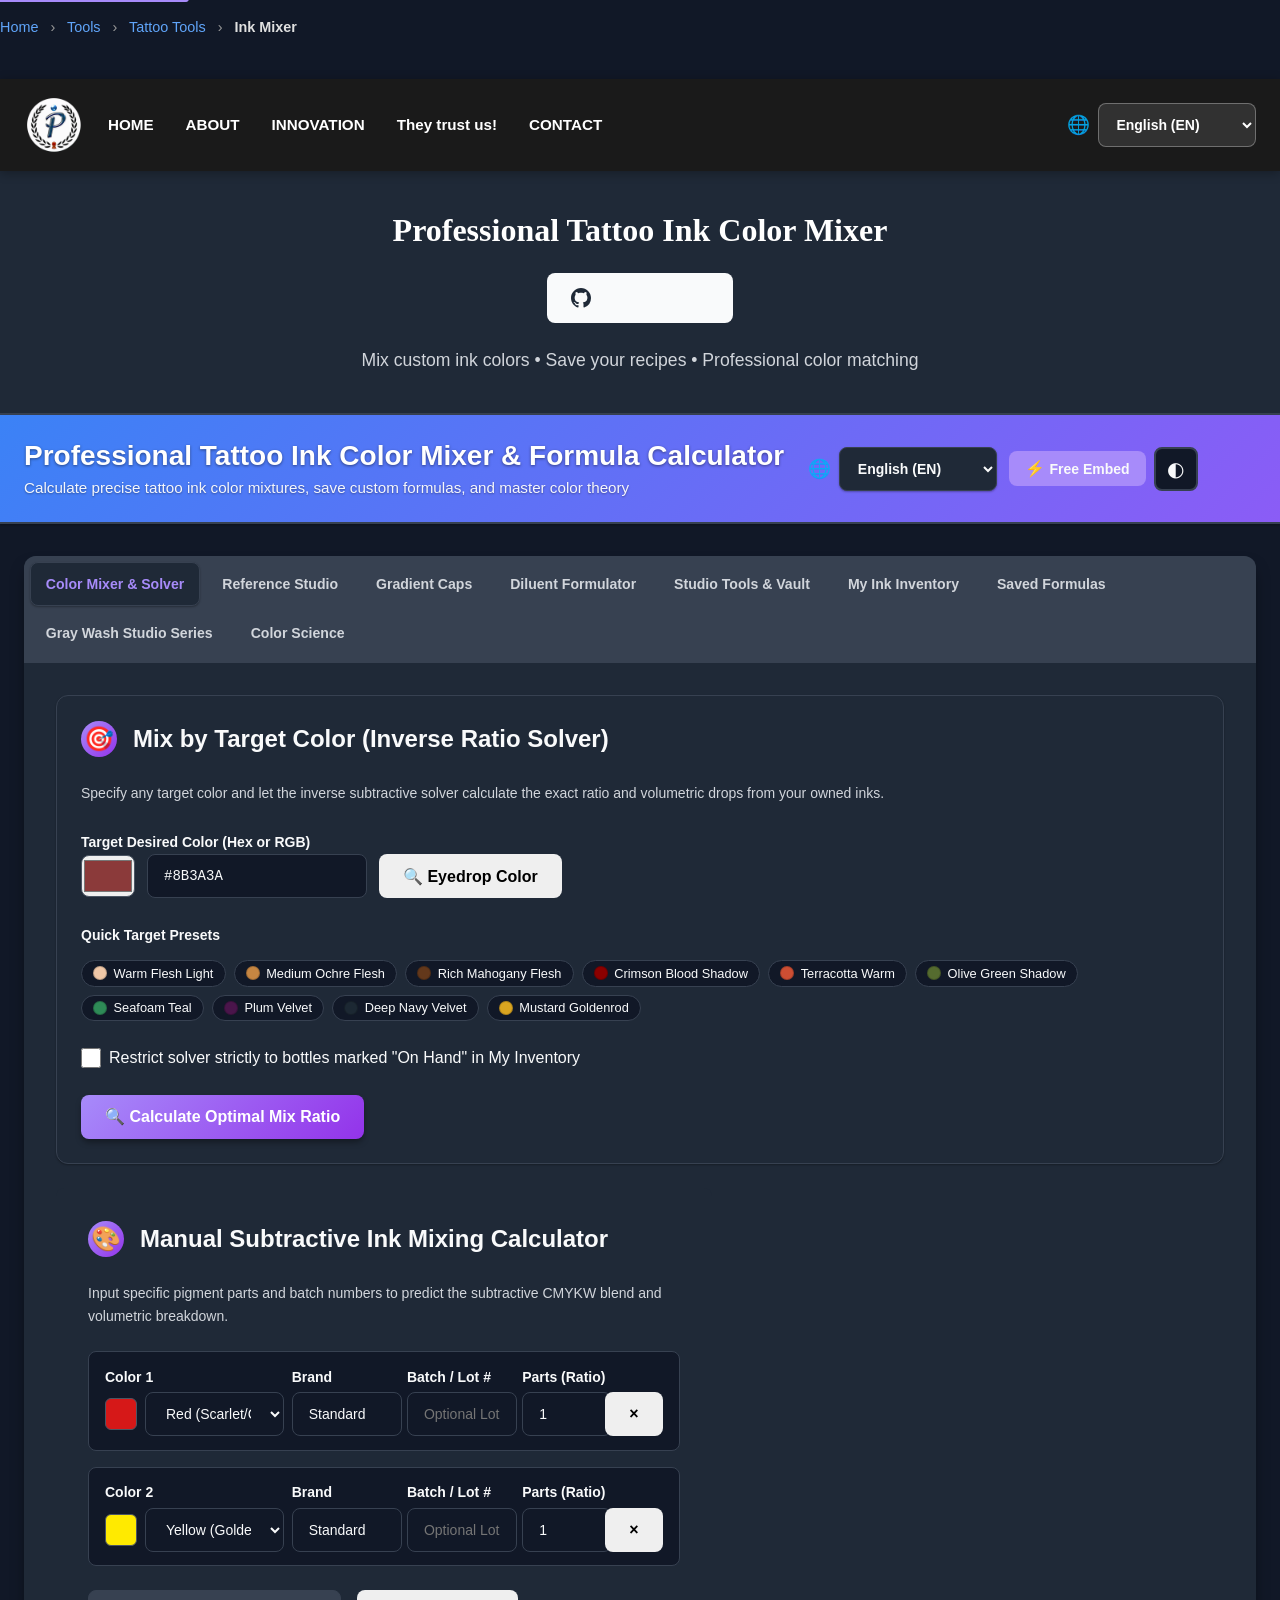
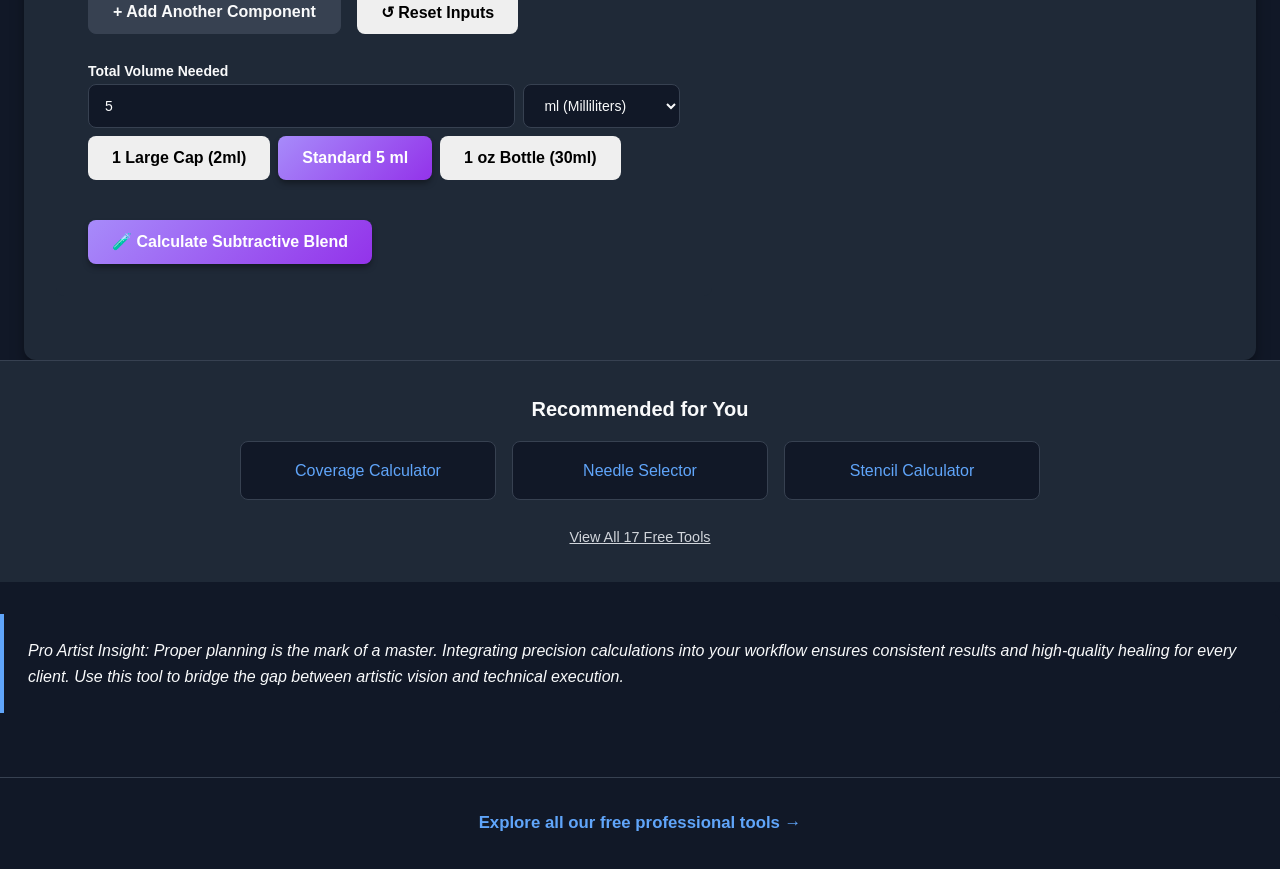
==== index.html @ 358b4707 "sync index.html from the live site The website copy of this tool moved on and the repo did not, so a" ====
<!DOCTYPE html>
<html lang="en">
<head>
    <meta charset="UTF-8">
    <meta name="viewport">

    <!-- Open Graph Tags -->
    <meta property="og:type" content="website">
    <meta property="og:title" content="Ink Mixer | Poli International">
    <meta property="og:description" content="Mix custom tattoo ink colors with precise ratios. Color matching and formula saving for professional tattoo artists.">
    <meta property="og:url" content="//poliinternational.com/ink-mixer/">
    <meta property="og:site_name" content="Poli International">
    <meta property="og:image" content="images/Poli-International-Co.webp">

    <!-- Twitter Cards -->
    <meta name="twitter:card" content="summary_large_image">
    <meta name="twitter:title" content="Ink Mixer | Poli International">
    <meta name="twitter:description" content="Mix custom tattoo ink colors with precise ratios. Color matching and formula saving for professional tattoo artists.">
    <meta name="twitter:image" content="images/Poli-International-Co.webp">
    <meta name="viewport" content="width=device-width, initial-scale=1.0">
    <title>Professional Tattoo Ink Color Mixer & Formula Calculator - Poli International</title>
    <meta name="description" content="Professional tattoo ink color mixing calculator. Calculate precise ratios, save custom formulas, analyze formula ink substitutions, and create gray washes. Professional tool for tattoo artists.">
    <meta name="keywords" content="tattoo ink mixing, tattoo color mixing calculator, formula ink substitution, gray wash calculator, tattoo color formulas, tattoo ink ratios">
    <link rel="stylesheet" href="css/style.css">
    <link rel="stylesheet" href="css/lang-switcher.css">
<script type='application/ld+json'>
{
  "@context": "//schema.org",
  "@type": "WebApplication",
  "name": "Tattoo Ink Mixer & Palette Creator",
  "url": "//poliinternational.com/tools/ink-mixer/",
  "description": "Mix colors and create custom ink palettes",
  "applicationCategory": "DesignApplication",
  "operatingSystem": "Any",
  "browserRequirements": "Requires JavaScript. Requires HTML5.",
  "offers": {
    "@type": "Offer",
    "price": "0",
    "priceCurrency": "USD"
  },
  "codeRepository": "//github.com/poli-international/ink-mixer",
  "author": {
    "@type": "Organization",
    "name": "Poli International",
    "url": "//poliinternational.com",
    "sameAs": [
      "//github.com/poli-international"
    ]
  },
  "creator": {
    "@type": "Organization",
    "name": "Poli International",
    "url": "//poliinternational.com"
  },
  "maintainer": {
    "@type": "Organization",
    "name": "Poli International",
    "url": "//poliinternational.com"
  },
  "dateModified": "2026-02-07",
  "license": "//opensource.org/licenses/MIT",
  "isAccessibleForFree": true
}
</script>

<style>
/* Breadcrumb Styles */
.breadcrumb-nav {
    padding: 1rem 0;
    margin-bottom: 1.5rem;
    font-size: 0.9rem;
}

.breadcrumb-nav a {
    color: #0693e3;
    text-decoration: none;
    transition: color 0.3s;
}

.breadcrumb-nav a:hover {
    color: #0575be;
    text-decoration: underline;
}

.breadcrumb-nav span {
    color: #666;
    margin: 0 0.5rem;
}

.breadcrumb-nav strong {
    color: #333;
}

/* Dark mode breadcrumb */
body.dark-mode .breadcrumb-nav span {
    color: #999;
}

body.dark-mode .breadcrumb-nav a {
    color: #60a5fa;
}

body.dark-mode .breadcrumb-nav strong {
    color: #e0e0e0;
}
</style>
</head>
<body>
<!-- every message the mixer shows (saved, copied, errors); it sits above any open window -->
<div id="messageContainer" class="ink-mixer__message" role="status" aria-live="polite" style="display: none; position: fixed; top: 12px; left: 50%; transform: translateX(-50%); z-index: 10001; max-width: min(92vw, 560px); box-shadow: 0 8px 24px rgba(0,0,0,.25);"></div>
<a href="#main-content" class="skip-link" data-i18n="app.skipLink">Skip to main content</a>
<nav class="breadcrumb-nav" aria-label="Breadcrumb">
    <a href="//poliinternational.com/" data-i18n="breadcrumb.home">Home</a>
    <span>›</span>
    <a href="//poliinternational.com/tools/" data-i18n="breadcrumb.tools">Tools</a>
    <span>›</span>
    <a href="//poliinternational.com/tools/#tattoo-tools" data-i18n="breadcrumb.tattooTools">Tattoo Tools</a>
    <span>›</span>
    <strong data-i18n="breadcrumb.inkMixer">Ink Mixer</strong>
</nav>

    <!-- Top Navigation Header (matching homepage style) -->
    <header class="site-header">
        <div class="site-header__container">
            <a href="//poliinternational.com/" class="site-header__logo-link">
                <img src="images/Poli-International-Co.webp" alt="Poli International" class="site-header__logo">
            </a>
            <nav class="site-nav">
                <a href="//poliinternational.com/" class="site-nav__link" data-i18n="nav.home">HOME</a>
                <a href="//poliinternational.com/who-we-are/" class="site-nav__link" data-i18n="nav.about">ABOUT</a>
                <a href="//poliinternational.com/our-creation/" class="site-nav__link" data-i18n="nav.innovation">INNOVATION</a>
                <a href="//poliinternational.com/they-trust-us/" class="site-nav__link" data-i18n="nav.trust">They trust us!</a>
                <a href="//poliinternational.com/contact-us/" class="site-nav__link" data-i18n="nav.contact">CONTACT</a>
            </nav>
            <div class="lang-switcher">
                <label for="siteLanguageSelect" class="sr-only" data-i18n="app.language">Language</label>
                <span class="lang-switcher__icon" aria-hidden="true">🌐</span>
                <select id="siteLanguageSelect" class="lang-switcher__select" aria-label="Language">
                    <option value="en" data-i18n="languages.en">English (EN)</option>
                    <option value="fr" data-i18n="languages.fr">Français (FR)</option>
                    <option value="it" data-i18n="languages.it">Italiano (IT)</option>
                    <option value="de" data-i18n="languages.de">Deutsch (DE)</option>
                    <option value="es" data-i18n="languages.es">Español (ES)</option>
                    <option value="nl" data-i18n="languages.nl">Nederlands (NL)</option>
                    <option value="pt" data-i18n="languages.pt">Português (PT)</option>
                </select>
            </div>
        </div>
    </header>

    <!-- Tool Title Section -->
    <section class="tool-title-section">
        <div class="container">
            <h1 class="tool-title" data-i18n="app.headerTitle">Professional Tattoo Ink Color Mixer</h1>
<!-- GitHub CTA -->
<div class="github-cta">
  <a href="//github.com/poli-international/ink-mixer" 
     target="_blank" rel="noopener noreferrer" class="btn-github">
    <svg width="20" height="20" viewBox="0 0 16 16" fill="currentColor">
      <path d="M8 0C3.58 0 0 3.58 0 8c0 3.54 2.29 6.53 5.47 7.59.4.07.55-.17.55-.38 0-.19-.01-.82-.01-1.49-2.01.37-2.53-.49-2.69-.94-.09-.23-.48-.94-.82-1.13-.28-.15-.68-.52-.01-.53.63-.01 1.08.58 1.23.82.72 1.21 1.87.87 2.33.66.07-.52.28-.87.51-1.07-1.78-.2-3.64-.89-3.64-3.95 0-.87.31-1.59.82-2.15-.08-.2-.36-1.02.08-2.12 0 0 .67-.21 2.2.82.64-.18 1.32-.27 2-.27.68 0 1.36.09 2 .27 1.53-1.04 2.2-.82 2.2-.82.44 1.1.16 1.92.08 2.12.51.56.82 1.27.82 2.15 0 3.07-1.87 3.75-3.65 3.95.29.25.54.73.54 1.48 0 1.07-.01 1.93-.01 2.2 0 .21.15.46.55.38A8.013 8.013 0 0016 8c0-4.42-3.58-8-8-8z"/>
    </svg>
    <span data-i18n="app.githubCta">View on GitHub</span>
  </a>
</div>

            <p class="tool-subtitle" data-i18n="app.toolSubtitle">Mix custom ink colors • Save your recipes • Professional color matching</p>
        </div>
    </section>

    <!-- Skip to main content for accessibility -->
    <a href="#main-content" class="skip-link" data-i18n="app.skipLink">Skip to main content</a>

    <!-- HEADER -->
    <header class="ink-mixer__header">
        <div class="ink-mixer__header-content">
            <!-- Logo -->

            <!-- Title Group -->
            <div class="ink-mixer__title-group">
                <h2 class="ink-mixer__header-title" data-i18n="app.title">Professional Tattoo Ink Color Mixer & Formula Calculator</h2>
                <p class="ink-mixer__header-subtitle" data-i18n="app.headerSubtitle">
                    Calculate precise tattoo ink color mixtures, save custom formulas, and master color theory
                </p>
            </div>

            <!-- Header Buttons -->
            <div class="ink-mixer__header-buttons">
                <div class="lang-switcher">
                    <label for="languageSelect" class="sr-only" data-i18n="app.language">Language</label>
                    <span class="lang-switcher__icon" aria-hidden="true">🌐</span>
                    <select id="languageSelect" class="lang-switcher__select" aria-label="Language">
                    <option value="en" data-i18n="languages.en">English (EN)</option>
                    <option value="fr" data-i18n="languages.fr">Français (FR)</option>
                    <option value="it" data-i18n="languages.it">Italiano (IT)</option>
                    <option value="de" data-i18n="languages.de">Deutsch (DE)</option>
                    <option value="es" data-i18n="languages.es">Español (ES)</option>
                    <option value="nl" data-i18n="languages.nl">Nederlands (NL)</option>
                    <option value="pt" data-i18n="languages.pt">Português (PT)</option>
                    </select>
                </div>

                <button id="embedBtn" class="ink-mixer__embed-button" aria-label="Open embed options">
                    <span class="embed-icon">⚡</span>
                    <span class="embed-text" data-i18n="app.embedBtn">Free Embed</span>
                </button>
                
                <button id="darkModeToggle" class="ink-mixer__dark-mode-toggle" aria-label="Toggle dark/light mode">
                    <span class="dark-mode-icon">◐</span>
                </button>
            </div>
        </div>
    </header>

    <!-- MAIN CONTENT AREA -->
    <main class="main-content" id="main-content">
        <div class="container">
            <!-- Tool Interface -->
            <div class="tool-interface">

                <!-- Tab Navigation -->
                <div class="ink-mixer__tabs" role="tablist" aria-label="Ink mixer tool sections">
                    <button class="ink-mixer__tab ink-mixer__tab--active" data-tab="mixer" role="tab" aria-selected="true" aria-controls="tab-mixer" id="tabBtnMixer" data-i18n="tabs.mixer">
                        🎨 Color Mixer &amp; Target Solver
                    </button>
                    <button class="ink-mixer__tab" data-tab="reference-studio" role="tab" aria-selected="false" aria-controls="tab-reference-studio" id="tabBtnRefStudio" data-i18n="tabs.referenceStudio">
                        📷 Reference Studio
                    </button>
                    <button class="ink-mixer__tab" data-tab="gradient-caps" role="tab" aria-selected="false" aria-controls="tab-gradient-caps" id="tabBtnGradientCaps" data-i18n="tabs.gradientCaps">
                        💧 Gradient Caps
                    </button>
                    <button class="ink-mixer__tab" data-tab="diluent-formulator" role="tab" aria-selected="false" aria-controls="tab-diluent-formulator" id="tabBtnDiluent" data-i18n="tabs.diluentFormulator">
                        🧪 Diluent Formulator
                    </button>
                    <button class="ink-mixer__tab" data-tab="studio-vault" role="tab" aria-selected="false" aria-controls="tab-studio-vault" id="tabBtnVault" data-i18n="tabs.studioTools">
                        🔐 Studio Tools &amp; Vault
                    </button>
                    <button class="ink-mixer__tab" data-tab="inventory" role="tab" aria-selected="false" aria-controls="tab-inventory" id="tabBtnInventory" data-i18n="tabs.inventory">
                        📦 My Inventory
                    </button>
                    <button class="ink-mixer__tab" data-tab="library" role="tab" aria-selected="false" aria-controls="tab-library" id="tabBtnLibrary" data-i18n="tabs.library">
                        📚 Saved Formulas
                    </button>
                    <button class="ink-mixer__tab" data-tab="gray-wash" role="tab" aria-selected="false" aria-controls="tab-gray-wash" id="tabBtnGrayWash" data-i18n="tabs.grayWash">
                        🌫️ Gray Wash Ladder
                    </button>
                    <button class="ink-mixer__tab" data-tab="color-wheel" role="tab" aria-selected="false" aria-controls="tab-color-wheel" id="tabBtnColorWheel" data-i18n="tabs.colorWheel">
                        🎡 Color Science
                    </button>
                </div>

                <!-- Tab 1: Color Mixer & Target Solver -->
                <div id="tab-mixer" class="ink-mixer__tab-content ink-mixer__tab-content--active">
                    
                    <!-- Section A: Mix by Target (Inverse Solver) -->
                    <section class="ink-mixer__section target-solver-card" id="targetSolverSection">
                        <div class="ink-mixer__section-header">
                            <h2 class="ink-mixer__section-title">
                                <span class="ink-mixer__step-number">🎯</span>
                                <span data-i18n="targetSolver.headerTitle">Mix by Target Color (Inverse Ratio Solver)</span>
                            </h2>
                            <p class="ink-mixer__helper-text" data-i18n="targetSolver.subtitle">Pick any reference shade or enter a hex code to calculate the exact parts ratio needed from your ink stock.</p>
                        </div>

                        <div class="target-solver-controls">
                            <div class="ink-mixer__form-group">
                                <label class="ink-mixer__label" for="targetColorPicker" data-i18n="targetSolver.hexRgbLabel">Target Desired Color (Hex or RGB)</label>
                                <div class="ink-mixer__color-pick-wrap" style="display: flex; gap: 0.75rem; align-items: center; flex-wrap: wrap;">
                                    <input type="color" id="targetColorPicker" value="#8b3a3a" class="ink-mixer__color-input-large" style="width: 54px; height: 42px; border-radius: 8px; border: 1px solid var(--border-secondary); cursor: pointer;" oninput="if(window.syncTargetColorFromPicker) window.syncTargetColorFromPicker(this.value); else document.getElementById('targetHexInput').value = this.value.toUpperCase();" onchange="if(window.syncTargetColorFromPicker) window.syncTargetColorFromPicker(this.value); else document.getElementById('targetHexInput').value = this.value.toUpperCase();">
                                    <input type="text" id="targetHexInput" value="#8B3A3A" class="ink-mixer__input" style="max-width: 220px; font-family: monospace;" placeholder="e.g. #D84315 or rgb(216, 67, 21)" oninput="if(window.syncTargetPickerFromHex) window.syncTargetPickerFromHex(this.value);" onchange="if(window.syncTargetPickerFromHex) window.syncTargetPickerFromHex(this.value);">
                                    <button type="button" id="targetEyedropperBtn" class="ink-mixer__btn ink-mixer__btn--outline ink-mixer__btn--small" title="Eyedrop color from screen" data-i18n="targetSolver.eyedropBtn">
                                        🔍 Eyedrop
                                    </button>
                                </div>
                            </div>

                            <div class="ink-mixer__form-group">
                                <label class="ink-mixer__label" data-i18n="targetSolver.quickPresets">Quick Target Presets</label>
                                <div class="target-preset-grid" id="targetPresetGrid">
                                    <!-- Populated by JS -->
                                </div>
                            </div>

                            <div class="ink-mixer__form-group">
                                <label class="ink-mixer__checkbox-label">
                                    <input type="checkbox" id="useInventoryOnlyToggle">
                                    <span data-i18n="targetSolver.restrictInventory">Restrict solver strictly to bottles marked "On Hand" in My Inventory</span>
                                </label>
                            </div>

                            <button type="button" id="solveTargetBtn" class="ink-mixer__btn ink-mixer__btn--primary" data-i18n="targetSolver.calculateBtn">
                                🔍 Calculate Optimal Mix Ratio
                            </button>
                        </div>

                        <!-- Target Solver Results -->
                        <div id="targetSolverResults" class="target-solver-results" style="display: none; margin-top: 1.5rem; padding-top: 1.25rem; border-top: 1px solid var(--border-primary);">
                            <div class="target-vs-predicted">
                                <div class="target-compare-box">
                                    <div class="target-compare-swatch" id="targetOriginalSwatch" role="img" aria-label="Target Goal Swatch"></div>
                                    <span class="target-compare-label" data-i18n="targetSolver.targetGoal">Target Goal</span>
                                    <span id="targetOriginalHexText" class="swatch-text-hex-sm">#000000</span>
                                    <span id="targetOriginalLStarText" class="swatch-text-lstar-sm">L* --</span>
                                </div>
                                <div style="font-size: 1.5rem; color: var(--text-secondary);">➔</div>
                                <div class="target-compare-box">
                                    <div class="target-compare-swatch" id="targetResultSwatch" role="img" aria-label="Predicted Match Swatch"></div>
                                    <span class="target-compare-label" data-i18n="targetSolver.predictedMatch">Predicted Match</span>
                                    <span id="targetResultHexText" class="swatch-text-hex-sm">#000000</span>
                                    <span id="targetResultLStarText" class="swatch-text-lstar-sm">L* --</span>
                                </div>
                                <div class="target-match-badge" id="targetMatchQuality" style="margin-left: auto; font-size: 0.85rem; font-weight: 700; padding: 0.3rem 0.75rem; border-radius: 16px;"></div>
                            </div>

                            <!-- Honest Match Assessment Box -->
                            <div id="targetHonestAssessment" class="target-honest-box" style="margin: 0.85rem 0; padding: 0.75rem 1rem; border-radius: var(--border-radius); background: var(--bg-secondary); border-left: 4px solid var(--color-blue); font-size: 0.9rem; color: var(--text-primary); line-height: 1.45;">
                                <!-- Populated by JS -->
                            </div>

                            <div class="ink-mixer__ratio-display" style="margin: 1rem 0;">
                                <h4 style="margin: 0 0 0.35rem 0; font-size: 0.95rem; color: var(--text-primary);" data-i18n="targetSolver.solvedRecipe">Solved Recipe:</h4>
                                <p id="targetRatioString" style="font-size: 1.1rem; font-weight: 700; color: var(--color-blue); margin: 0;"></p>
                            </div>

                            <div class="ink-mixer__table-responsive">
                                <table class="ink-mixer__table" style="margin-bottom: 1.25rem;">
                                    <thead>
                                        <tr>
                                            <th data-i18n="targetSolver.componentInk">Component Ink</th>
                                            <th data-i18n="mixer.brandLabel">Brand</th>
                                            <th data-i18n="targetSolver.ratioParts">Ratio Parts</th>
                                            <th data-i18n="targetSolver.singleCapHeader">Single Cap (#16 / 2ml)</th>
                                            <th data-i18n="targetSolver.mix5mlHeader">5 ml Mix</th>
                                            <th data-i18n="targetSolver.bottle30mlHeader">30 ml Bottle</th>
                                        </tr>
                                    </thead>
                                    <tbody id="targetMeasurementsBody">
                                        <!-- Populated by JS -->
                                    </tbody>
                                </table>
                            </div>

                            <div class="ink-mixer__button-group">
                                <button type="button" id="loadTargetToMixerBtn" class="ink-mixer__btn ink-mixer__btn--secondary" data-i18n="targetSolver.loadIntoMixerBtn">
                                    📥 Load Into Forward Mixer
                                </button>
                                <button type="button" id="saveTargetFormulaBtn" class="ink-mixer__btn ink-mixer__btn--success" data-i18n="targetSolver.saveToLibraryBtn">
                                    💾 Save to Formula Library
                                </button>
                                <button type="button" id="printTargetSolutionBtn" class="ink-mixer__btn ink-mixer__btn--secondary" data-i18n="targetSolver.printFormulaSheetBtn">
                                    🖨️ Print Formula Sheet
                                </button>
                            </div>
                        </div>
                    </section>

                    <!-- Brand Mismatch Alert Banner -->
                    <div id="brandMismatchBanner" class="brand-mismatch-banner" style="display: none;">
                        <span style="font-size: 1.3rem;">⚠️</span>
                        <div class="mismatch-text"></div>
                    </div>

                    <!-- Side-by-Side Split Layout: Inputs on Left, Swatch & Results on Right -->
                    <div class="ink-mixer__split-layout">
                        <div class="ink-mixer__split-inputs">
                            <!-- Section B: Forward Manual Mixer -->
                            <section class="ink-mixer__section">
                                <h2 class="ink-mixer__section-title">
                                    <span class="ink-mixer__step-number">🎨</span>
                                    <span data-i18n="mixer.manualHeaderTitle">Manual Subtractive Ink Mixing Calculator</span>
                                </h2>
                                <p class="ink-mixer__helper-text" data-i18n="mixer.subtitle">Input specific pigment parts and batch numbers to predict the subtractive CMYKW blend and volumetric breakdown.</p>

                                <div id="colorSelectors" class="ink-mixer__color-selectors">
                                    <!-- Populated dynamically by JS with visual swatches and brand/batch inputs -->
                                </div>

                                <div class="ink-mixer__button-group" style="margin-bottom: 1.5rem;">
                                    <button id="addColorBtn" class="ink-mixer__btn ink-mixer__btn--secondary" data-i18n="mixer.addComponent">
                                        + Add Another Component
                                    </button>
                                    <button id="resetMixerBtn" class="ink-mixer__btn ink-mixer__btn--outline" data-i18n="mixer.resetInputs">
                                        ↺ Reset Inputs
                                    </button>
                                </div>

                                <div class="ink-mixer__volume-control">
                                    <label class="ink-mixer__label" data-i18n="mixer.totalVolume">Total Volume Needed</label>
                                    <div class="ink-mixer__input-group" style="margin-bottom: 0.5rem;">
                                        <input type="number" id="totalVolume" class="ink-mixer__input" min="0.1" step="0.1" value="5" placeholder="5.0" oninput="if(window.calculateMix) window.calculateMix();" onchange="if(window.calculateMix) window.calculateMix();">
                                        <select id="volumeUnit" class="ink-mixer__select ink-mixer__select--small" onchange="if(window.calculateMix) window.calculateMix();">
                                            <option value="ml" selected data-i18n="mixer.unitMl">ml (Milliliters)</option>
                                            <option value="caps_large" data-i18n="mixer.unitCapsLarge">caps (#16 Large / 2ml)</option>
                                            <option value="caps_small" data-i18n="mixer.unitCapsSmall">caps (#9 Small / 1ml)</option>
                                            <option value="oz" data-i18n="mixer.unitOz">oz (Fluid Ounces / 30ml)</option>
                                        </select>
                                    </div>

                                    <div class="volume-presets-wrap" style="display: flex; gap: 0.5rem; flex-wrap: wrap;">
                                        <button type="button" class="ink-mixer__btn ink-mixer__btn--small ink-mixer__btn--outline volume-preset-btn" data-volume="1" data-unit="caps_large" onclick="if(window.setVolumePreset) window.setVolumePreset(this);" data-i18n="mixer.preset1Cap">1 Large Cap (2ml)</button>
                                        <button type="button" class="ink-mixer__btn ink-mixer__btn--small ink-mixer__btn--primary volume-preset-btn volume-preset-btn--active" data-volume="5" data-unit="ml" onclick="if(window.setVolumePreset) window.setVolumePreset(this);" data-i18n="mixer.preset5ml">Standard 5 ml</button>
                                        <button type="button" class="ink-mixer__btn ink-mixer__btn--small ink-mixer__btn--outline volume-preset-btn" data-volume="1" data-unit="oz" onclick="if(window.setVolumePreset) window.setVolumePreset(this);" data-i18n="mixer.preset1oz">1 oz Bottle (30ml)</button>
                                    </div>
                                </div>

                                <button id="calculateMixBtn" class="ink-mixer__btn ink-mixer__btn--primary" style="margin-top: 1rem;" data-i18n="mixer.calculateBlend">
                                    🧪 Calculate Subtractive Blend
                                </button>
                            </section>
                        </div>

                        <!-- Results Section: Positioned beside inputs on desktop, beneath on mobile -->
                        <div class="ink-mixer__split-results">
                            <section id="mixerResults" class="ink-mixer__section" style="display: none;">
                                <h2 class="ink-mixer__section-title">
                                    <span class="ink-mixer__step-number">✓</span>
                                    <span data-i18n="mixer.predictedColorHeader">Predicted Color &amp; Dispensing Measurements</span>
                                </h2>

                                <div class="ink-mixer__results-card">
                                    <!-- Color Preview: Large judgeable swatch with exact numerical text metadata -->
                                    <div class="ink-mixer__color-preview">
                                        <div id="resultColorSwatch" class="ink-mixer__swatch ink-mixer__swatch--large" role="img" aria-label="Predicted Mixed Ink Color"></div>
                                        <div class="ink-mixer__swatch-text-block">
                                            <div id="resultColorHexText" class="swatch-text-hex">#000000</div>
                                            <div id="resultColorDescText" class="swatch-text-desc" data-i18n="mixer.predictedBlend">Predicted Blend</div>
                                            <div id="resultColorValuesText" class="swatch-text-values">
                                                <span><span data-i18n="mixer.lightnessPrefix">Lightness</span>: <strong id="resultColorLightnessVal">--</strong></span> • 
                                                <span><span data-i18n="mixer.lStarPrefix">L*</span>: <strong id="resultColorLStarVal">--</strong></span> • 
                                                <span><span data-i18n="mixer.tonePrefix">Tone</span>: <strong id="resultColorToneVal">--</strong></span>
                                            </div>
                                        </div>
                                        <p class="ink-mixer__swatch-note" style="margin: 0.5rem 0 0; font-size: 0.8rem; color: var(--text-secondary); text-align: center;" data-i18n="mixer.subtractiveModel">Subtractive Pigment Model Simulation (CMYKW)</p>
                                    </div>

                                    <!-- Ratio Display -->
                                    <div class="ink-mixer__ratio-display">
                                        <h3 data-i18n="mixer.proportionalRatio">Proportional Formula Ratio</h3>
                                        <p id="ratioFormula" style="font-size: 1.25rem; font-weight: 700; color: var(--color-blue);"></p>
                                    </div>

                                    <!-- Measurements Table -->
                                    <div class="ink-mixer__measurements">
                                        <h3 data-i18n="mixer.dispenserBreakdown">Dispenser Breakdown</h3>
                                        <table class="ink-mixer__table">
                                            <thead>
                                                <tr>
                                                    <th data-i18n="mixer.pigmentShade">Pigment / Shade</th>
                                                    <th data-i18n="mixer.parts">Parts</th>
                                                    <th data-i18n="mixer.volume">Volume (ml)</th>
                                                    <th data-i18n="mixer.dropsHeader">Drops (≈20 drops/ml)</th>
                                                    <th data-i18n="mixer.percentage">Percentage</th>
                                                </tr>
                                            </thead>
                                            <tbody id="measurementsTableBody">
                                                <!-- Populated by JavaScript -->
                                            </tbody>
                                        </table>
                                    </div>

                                    <!-- Skin Tone Pigment Matcher External Tool Redirect Card -->
                                    <div class="ink-mixer__tool-card" style="margin-top: 1.25rem; padding: 1rem 1.25rem; background: var(--bg-secondary); border: 1px solid var(--border-primary); border-radius: var(--border-radius); display: flex; align-items: center; justify-content: space-between; flex-wrap: wrap; gap: 0.75rem;">
                                        <div style="font-size: 0.9rem; color: var(--text-primary); font-weight: 500;">
                                            <span data-i18n="skinMatcher.cardQuestion">Matching ink to skin tone?</span>
                                        </div>
                                        <a href="https://poliinternational.com/skin-tone-pigment-matcher/" target="_top" class="ink-mixer__btn ink-mixer__btn--secondary ink-mixer__btn--small" style="text-decoration: none; display: inline-flex; align-items: center; gap: 0.35rem;" data-i18n="skinMatcher.cardLink">
                                            Use the Skin Tone Pigment Matcher. &rarr;
                                        </a>
                                    </div>

                                    <!-- Save Formula Section -->
                                    <div class="ink-mixer__save-section" style="margin-top: 1.5rem; padding-top: 1.25rem; border-top: 1px solid var(--border-primary);">
                                        <h3 data-i18n="mixer.saveRecipeTitle">Save Recipe to Local Studio Library</h3>
                                        <div class="ink-mixer__form-group">
                                            <label class="ink-mixer__label" data-i18n="saveFormulaModal.nameLabel">Formula Name</label>
                                            <input type="text" id="formulaName" class="ink-mixer__input" placeholder="e.g., Warm Ochre Portrait Shadow" data-i18n-attr="placeholder:mixer.formulaNamePlaceholder">
                                        </div>
                                        <div class="ink-mixer__form-group">
                                            <label class="ink-mixer__label" data-i18n="mixer.artistNotes">Artist Notes (Optional)</label>
                                            <textarea id="formulaNotes" class="ink-mixer__textarea" placeholder="e.g., Calibrated with Dynamic Black lot 44B. Test swatch on practice skin before full saturation." data-i18n-attr="placeholder:mixer.formulaNotesPlaceholder"></textarea>
                                        </div>
                                        <div class="ink-mixer__form-group">
                                            <label class="ink-mixer__label" data-i18n="mixer.tags">Tags (comma-separated)</label>
                                            <input type="text" id="formulaTags" class="ink-mixer__input" placeholder="e.g., portrait, shadow, warm, realism" data-i18n-attr="placeholder:mixer.formulaTagsPlaceholder">
                                        </div>
                                        <div class="ink-mixer__button-group">
                                            <button id="saveFormulaBtn" class="ink-mixer__btn ink-mixer__btn--success" data-i18n="mixer.saveBtn">
                                                💾 Save to Library
                                            </button>
                                            <button type="button" id="printCurrentMixBtn" class="ink-mixer__btn ink-mixer__btn--secondary" data-i18n="mixer.printBtn">
                                                🖨️ Print Studio Formula Sheet
                                            </button>
                                        </div>
                                    </div>
                                </div>
                            </section>
                        </div>
                    </div>
                </div>

                <!-- Tab 2: My Inventory -->
                <div id="tab-inventory" class="ink-mixer__tab-content">
                    <section class="ink-mixer__section">
                        <div class="ink-mixer__library-header">
                            <div>
                                <h2 class="ink-mixer__section-title" data-i18n="inventory.title">Studio Ink Inventory</h2>
                                <p class="ink-mixer__helper-text" id="inventoryCountBadge" data-i18n="inventory.subtitle">Record the ink bottles in your workstation to constrain mixes and target solving strictly to what you own.</p>
                            </div>
                            <div class="ink-mixer__library-actions">
                                <button id="addInventoryItemBtn" type="button" class="ink-mixer__btn ink-mixer__btn--primary" onclick="if(window.openAddBottleModal) window.openAddBottleModal();" data-i18n="inventory.addBottle">
                                    + Add Bottle
                                </button>
                                <button id="loadInventoryPresetBtn" type="button" class="ink-mixer__btn ink-mixer__btn--secondary" onclick="if(window.openStarterPaletteModal) window.openStarterPaletteModal();" data-i18n="inventory.loadStarterPalette">
                                    ⚡ Load Starter Palette
                                </button>
                                <button id="qrTransferInventoryBtn" type="button" class="ink-mixer__btn ink-mixer__btn--outline" onclick="if(window.openInventoryQrTransfer) window.openInventoryQrTransfer();" data-i18n="inventory.qrBtn">
                                    📱 QR Transfer
                                </button>
                                <button id="exportInventoryBtn" type="button" class="ink-mixer__btn ink-mixer__btn--outline" onclick="if(window.openExportInventoryModal) window.openExportInventoryModal();" data-i18n="inventory.export">
                                    📤 Export
                                </button>
                                <label for="importInventoryFileInput" class="ink-mixer__btn ink-mixer__btn--outline" style="cursor: pointer; margin: 0; display: inline-flex; align-items: center;" data-i18n="inventory.import">
                                    📥 Import
                                </label>
                                <input type="file" id="importInventoryFileInput" accept=".json" style="display: none;">
                            </div>
                        </div>

                        <div id="inventoryListContainer" class="inventory-grid">
                            <!-- Populated by JavaScript -->
                        </div>
                    </section>
                </div>

                <!-- Tab 3: Formula Library -->
                <div id="tab-library" class="ink-mixer__tab-content">
                    <section class="ink-mixer__section">
                        <div class="ink-mixer__library-header">
                            <div>
                                <h2 class="ink-mixer__section-title" data-i18n="library.title">Saved Studio Formulas</h2>
                                <p class="ink-mixer__helper-text" id="formulaCount" data-i18n="library.subtitle">Saved recipes remain in browser storage only. Never transmitted externally.</p>
                            </div>
                            <div class="ink-mixer__library-actions">
                                <button id="importFormulasBtn" class="ink-mixer__btn ink-mixer__btn--secondary" data-i18n="library.importJson">
                                    📥 Import JSON
                                </button>
                                <input type="file" id="importFormulasFileInput" accept=".json" style="display: none;">
                                <button id="exportFormulasBtn" class="ink-mixer__btn ink-mixer__btn--secondary" data-i18n="library.exportJson">
                                    📤 Export JSON
                                </button>
                                <button id="exportFormulasCsvBtn" class="ink-mixer__btn ink-mixer__btn--secondary" title="Export selected formula into formatted CSV" data-i18n="library.downloadCsv">
                                    📊 Download CSV
                                </button>
                            </div>
                        </div>

                        <div class="ink-mixer__search-bar">
                            <input type="text" id="formulaSearch" class="ink-mixer__input" placeholder="🔍 Search formulas by name, brand, notes, or tags..." data-i18n-attr="placeholder:library.searchBarPlaceholder">
                        </div>

                        <div id="savedFormulasContainer" class="ink-mixer__formula-library">
                            <p class="ink-mixer__empty-state" data-i18n="library.noSavedFormulas">No saved formulas yet. Create and save your first formula from the Color Mixer tab!</p>
                        </div>
                    </section>

                    <!-- Common Formulas Reference Section -->
                    <section class="ink-mixer__section">
                        <h2 class="ink-mixer__section-title" data-i18n="library.benchmarkTitle">Studio Benchmark Formulas</h2>
                        <p class="ink-mixer__helper-text" data-i18n="library.benchmarkSubtitle">Click any formula to load it into the mixer and calibrate for your specific bottle lot.</p>

                        <div class="ink-mixer__common-formulas">
                            <h3 data-i18n="library.skinToneBases">Skin Tone Bases</h3>
                            <div id="commonSkinTones" class="ink-mixer__formula-grid">
                                <!-- Populated by JavaScript -->
                            </div>

                            <h3 data-i18n="library.portraitAccents">Portrait &amp; Realism Accents</h3>
                            <div id="commonPortrait" class="ink-mixer__formula-grid">
                                <!-- Populated by JavaScript -->
                            </div>

                            <h3 data-i18n="library.graysNeutrals">Grays &amp; Neutrals</h3>
                            <div id="commonGrays" class="ink-mixer__formula-grid">
                                <!-- Populated by JavaScript -->
                            </div>

                            <h3 data-i18n="library.landscapeBotanical">Landscape &amp; Botanical</h3>
                            <div id="commonLandscape" class="ink-mixer__formula-grid">
                                <!-- Populated by JavaScript -->
                            </div>
                        </div>
                    </section>

                    <!-- Substitution View Section -->
                    <section class="ink-mixer__section" id="substitutionViewSection">
                        <div class="ink-mixer__section-header">
                            <h2 class="ink-mixer__section-title" data-i18n="substitution.title">🔄 Formula Ink Substitution View</h2>
                            <p class="ink-mixer__helper-text" data-i18n="substitution.subtitle">Pick a saved recipe, mark an ink as out of stock, and select a replacement from inventory to verify CIEDE2000 color difference (&Delta;E₀₀).</p>
                        </div>

                        <div style="display: grid; grid-template-columns: repeat(auto-fit, minmax(280px, 1fr)); gap: 1rem; margin-bottom: 1rem;">
                            <div class="ink-mixer__form-group">
                                <label class="ink-mixer__label" for="subRecipeSelect" data-i18n="substitution.selectRecipe">Select Saved Recipe</label>
                                <select id="subRecipeSelect" class="ink-mixer__select">
                                    <!-- Populated by JavaScript -->
                                </select>
                            </div>

                            <div class="ink-mixer__form-group">
                                <label class="ink-mixer__label" for="subReplacementSelect" data-i18n="substitution.selectReplacement">Select Replacement Ink from Inventory</label>
                                <select id="subReplacementSelect" class="ink-mixer__select">
                                    <!-- Populated by JavaScript -->
                                </select>
                            </div>
                        </div>

                        <div class="ink-mixer__form-group">
                            <label class="ink-mixer__label" data-i18n="substitution.markOutOfStock">Mark One Ink Out of Stock (Click to Toggle):</label>
                            <div id="subOutOfStockContainer" style="display: flex; flex-wrap: wrap; gap: 0.5rem; margin-top: 0.35rem;">
                                <!-- Populated by JavaScript -->
                            </div>
                        </div>

                        <div id="subComparisonResults" style="display: none;">
                            <!-- Populated dynamically by js/substitution.js -->
                        </div>
                    </section>
                </div>

                <!-- Tab 5: Gray Wash Studio Series Ladder -->
                <div id="tab-gray-wash" class="ink-mixer__tab-content">
                    <section class="ink-mixer__section">
                        <div class="ink-mixer__section-header">
                            <h2 class="ink-mixer__section-title" data-i18n="grayWash.title">🌫️ Gray Wash Studio Series Ladder</h2>
                            <p class="ink-mixer__helper-text" data-i18n="grayWash.subtitle">Standardize your black &amp; gray shade gradations across caps with drop-accurate dilution formulas.</p>
                        </div>

                        <div style="display: grid; grid-template-columns: repeat(auto-fit, minmax(200px, 1fr)); gap: 1rem; margin-bottom: 1.5rem;">
                            <div class="ink-mixer__form-group">
                                <label class="ink-mixer__label" for="washSystemSelect" data-i18n="grayWash.systemLabel">Wash Series System</label>
                                <select id="washSystemSelect" class="ink-mixer__select" onchange="if(window.renderGrayWashLadder) window.renderGrayWashLadder();">
                                    <option value="system_4cap" data-i18n="grayWash.system4cap">4-Cap Studio Standard (Light / Medium / Dark / Solid)</option>
                                    <option value="system_3cap" data-i18n="grayWash.system3cap">3-Cap Essential (Light / Medium / Dark)</option>
                                    <option value="system_5cap" data-i18n="grayWash.system5cap">5-Cap Micro-Gradient (X-Light to Solid Black)</option>
                                </select>
                            </div>

                            <div class="ink-mixer__form-group">
                                <label class="ink-mixer__label" for="washCapSizeSelect" data-i18n="grayWash.capSizeLabel">Container / Cap Size</label>
                                <select id="washCapSizeSelect" class="ink-mixer__select" onchange="if(window.renderGrayWashLadder) window.renderGrayWashLadder();">
                                    <option value="caps_large" data-i18n="grayWash.cap16Large">#16 Large Cap (2.0 ml ≈ 40 drops)</option>
                                    <option value="caps_medium" data-i18n="grayWash.cap12Medium">#12 Medium Cap (1.0 ml ≈ 20 drops)</option>
                                    <option value="caps_small" data-i18n="grayWash.cap9Small">#9 Small Cap (0.5 ml ≈ 10 drops)</option>
                                    <option value="bottle_1oz" data-i18n="grayWash.bottle1oz">1 oz Squeeze Bottle (30 ml ≈ 600 drops)</option>
                                    <option value="bottle_2oz" data-i18n="grayWash.bottle2oz">2 oz Squeeze Bottle (60 ml ≈ 1,200 drops)</option>
                                    <option value="bottle_4oz" data-i18n="grayWash.bottle4oz">4 oz Squeeze Bottle (120 ml ≈ 2,400 drops)</option>
                                </select>
                            </div>

                            <div class="ink-mixer__form-group">
                                <label class="ink-mixer__label" for="washDiluentSelect" data-i18n="grayWash.diluentLabel">Diluent Formulation</label>
                                <select id="washDiluentSelect" class="ink-mixer__select" onchange="if(window.renderGrayWashLadder) window.renderGrayWashLadder();">
                                    <option value="balanced_blend" data-i18n="grayWash.diluentBalanced">Studio Balanced Blend (70% Water, 25% Witch Hazel, 5% Glycerin)</option>
                                    <option value="distilled" data-i18n="grayWash.diluentDistilled">100% Pure Distilled Water (Carrier)</option>
                                    <option value="witch_hazel" data-i18n="grayWash.diluentWitchHazel">USP Witch Hazel (Astringent Carrier)</option>
                                    <option value="glycerin" data-i18n="grayWash.diluentGlycerin">USP Vegetable Glycerin (Needle Flow &amp; Anti-Drying)</option>
                                </select>
                            </div>
                        </div>

                        <!-- Gray Wash Action Buttons -->
                        <div class="ink-mixer__button-group" style="margin-bottom: 1.25rem; display: flex; gap: 0.75rem; flex-wrap: wrap;">
                            <button type="button" id="generateWashBtn" class="ink-mixer__btn ink-mixer__btn--primary" onclick="if(window.renderGrayWashLadder) window.renderGrayWashLadder();" data-i18n="grayWash.generateBtn">
                                🌫️ Generate Gray Wash Ladder
                            </button>
                            <button type="button" id="saveWashSeriesBtn" class="ink-mixer__btn ink-mixer__btn--secondary" onclick="if(window.saveGrayWashSeries) window.saveGrayWashSeries();" data-i18n="grayWash.saveSeriesBtn">
                                💾 Save Full Series to Library
                            </button>
                            <button type="button" id="copyWashSeriesBtn" class="ink-mixer__btn ink-mixer__btn--outline" onclick="if(window.copyGrayWashSeries) window.copyGrayWashSeries();" data-i18n="grayWash.copyBreakdownBtn">
                                📋 Copy Series Breakdown
                            </button>
                        </div>

                        <!-- Volumetric Diluent Summary Box -->
                        <div id="diluentVolumeSummary" class="diluent-summary-box" style="margin-bottom: 1.5rem; padding: 0.85rem 1rem; border-radius: var(--border-radius); background: var(--bg-secondary); border: 1px solid var(--border-primary);">
                            <!-- Populated by JavaScript -->
                        </div>

                        <div id="washLadderGrid" class="wash-ladder-grid">
                            <!-- Populated by JavaScript -->
                        </div>

                        <div style="margin-top: 1.25rem;">
                            <button type="button" id="openCapTrayFromWashBtn" class="ink-mixer__btn ink-mixer__btn--secondary" data-i18n="grayWash.openCapTrayBtn">
                                🏷️ Generate Printable Cap Tray Label Sheets (6 &amp; 12 Cap Trays)
                            </button>
                        </div>

                        <!-- Custom Percentage Wash Calculator -->
                        <div style="margin-top: 2rem; padding-top: 1.5rem; border-top: 1px solid var(--border-primary);">
                            <h3 style="font-size: 1.1rem; margin-bottom: 0.5rem;" data-i18n="grayWash.customDensityTitle">Custom Density Wash Mixer</h3>
                            <div class="ink-mixer__form-group">
                                <label class="ink-mixer__label"><span data-i18n="grayWash.densityTargetLabel">Density Target</span>: <strong id="customWashVal">25%</strong></label>
                                <input type="range" id="customWashSlider" min="2" max="98" step="1" value="25" class="ink-mixer__slider" style="width: 100%;">
                            </div>
                            <div class="custom-wash-box" id="customWashResult">
                                <!-- Populated by JavaScript -->
                            </div>
                        </div>
                    </section>
                </div>

                <!-- Tab 6: Color Theory -->
                <div id="tab-color-wheel" class="ink-mixer__tab-content">
                    <section class="ink-mixer__section">
                        <h2 class="ink-mixer__section-title" data-i18n="theory.title">Color Theory &amp; Subtractive Physics for Tattoo Artists</h2>
                        <p class="ink-mixer__helper-text" data-i18n="theory.subtitle">Why tattoo inks behave differently than digital RGB displays and how to achieve consistent healed values.</p>

                        <!-- Feature 6: Subtractive Complementary & Neutralising Hue Assistant -->
                        <div class="ink-mixer__theory-section" id="neutralizerAssistantSection" style="margin-bottom: 2rem; padding: 1.25rem; border-radius: var(--border-radius); background: var(--bg-secondary); border: 1px solid var(--border-primary);">
                            <h3 style="margin-top: 0; display: flex; align-items: center; gap: 0.5rem;">
                                <span>🎯</span> <span data-i18n="neutralizing.headerTitle">Subtractive Complementary &amp; Neutralising Hue Assistant</span>
                            </h3>
                            <p class="ink-mixer__helper-text" style="margin-bottom: 1.25rem;" data-i18n="neutralizing.subtitle">
                                Calculate subtractive color-wheel opposites to neutralize unwanted undertones in ink (e.g., a faded blue-green healed brow, or an overly warm cast in gray wash). Corrects pigment only; does not diagnose skin conditions.
                            </p>

                            <div style="display: grid; grid-template-columns: repeat(auto-fit, minmax(260px, 1fr)); gap: 1.25rem; margin-bottom: 1.25rem;">
                                <div class="ink-mixer__form-group">
                                    <label class="ink-mixer__label" for="unwantedTonePresetSelect" data-i18n="neutralizing.commonUndertones">Common Unwanted Pigment Undertones</label>
                                    <select id="unwantedTonePresetSelect" class="ink-mixer__select">
                                        <option value="#1e3a8a" data-i18n="neutralizing.blueSlate">Faded Blue / Slate Pigment (#1E3A8A)</option>
                                        <option value="#0d9488" data-i18n="neutralizing.blueGreenTeal">Faded Blue-Green / Teal Pigment (#0D9488)</option>
                                        <option value="#6b21a8" data-i18n="neutralizing.purpleViolet">Faded Purple / Violet Cast (#6B21A8)</option>
                                        <option value="#e11d48" data-i18n="neutralizing.salmonPink">Faded Salmon / Pinkish Cast (#E11D48)</option>
                                        <option value="#78350f" data-i18n="neutralizing.brassyWarm">Brassy / Warm Gray Wash Cast (#78350F)</option>
                                        <option value="#475569" data-i18n="neutralizing.chalkyBlue">Chalky / Muddy Blue-Gray Cast (#475569)</option>
                                        <option value="custom" data-i18n="neutralizing.customColor">Custom Color Value...</option>
                                    </select>
                                </div>

                                <div class="ink-mixer__form-group" id="customNeutralizeInputWrap">
                                    <label class="ink-mixer__label" for="neutralizeCustomInput" data-i18n="neutralizing.orEnterCustom">Or Enter Custom Tone (Hex or RGB)</label>
                                    <div style="display: flex; gap: 0.5rem; align-items: center; flex-wrap: wrap;">
                                        <input type="color" id="neutralizeColorPicker" value="#1e3a8a" class="ink-mixer__color-input-large" style="width: 48px; height: 40px; border-radius: 8px; border: 1px solid var(--border-secondary); cursor: pointer;" oninput="if(window.syncNeutralizeColorFromPicker) window.syncNeutralizeColorFromPicker(this.value); else document.getElementById('neutralizeCustomInput').value = this.value.toUpperCase();" onchange="if(window.syncNeutralizeColorFromPicker) window.syncNeutralizeColorFromPicker(this.value); else document.getElementById('neutralizeCustomInput').value = this.value.toUpperCase();">
                                        <input type="text" id="neutralizeCustomInput" value="#1E3A8A" class="ink-mixer__input" style="max-width: 170px; font-family: monospace;" placeholder="#RRGGBB or rgb(...)" oninput="if(window.syncNeutralizePickerFromHex) window.syncNeutralizePickerFromHex(this.value);" onchange="if(window.syncNeutralizePickerFromHex) window.syncNeutralizePickerFromHex(this.value);">
                                        <button type="button" id="calcNeutralizerBtn" class="ink-mixer__btn ink-mixer__btn--primary ink-mixer__btn--small" data-i18n="neutralizing.analyzeBtn">Analyze</button>
                                    </div>
                                </div>
                            </div>

                            <!-- Live Neutralizer Result Box -->
                            <div id="neutralizerResultBox" class="neutralizer-result-card" style="padding: 1.25rem; border-radius: var(--border-radius); background: var(--bg-primary); border: 1px solid var(--border-primary);">
                                <!-- Populated by JS -->
                            </div>

                            <div class="ink-mixer__disclaimer" style="margin-top: 1rem; border-radius: var(--border-radius);">
                                <div class="ink-mixer__disclaimer-icon">⚠️</div>
                                <div class="ink-mixer__disclaimer-content">
                                    <strong data-i18n="neutralizing.scopeNoticeTitle">Scope Notice:</strong>
                                    <p data-i18n="neutralizing.scopeNoticeText">This assistant calculates subtractive pigment neutralization for tattoo ink suspensions in cups and palettes. It does not diagnose, treat, or address medical skin conditions or biological dermatitis.</p>
                                </div>
                            </div>
                        </div>

                        <div class="ink-mixer__color-theory">
                            <div class="ink-mixer__theory-section">
                                <h3 data-i18n="theory.subtractiveVsAdditive">🎨 Subtractive vs. Additive Color</h3>
                                <p style="line-height: 1.6; color: var(--text-secondary); margin-bottom: 1rem;" data-i18n="theory.subtractiveDesc">
                                    Digital screens emit light additively (RGB mixing toward pure white). Tattoo ink is a physical pigment in liquid suspension that absorbs specific wavelengths of light subtractively (CMYKW mixing toward black/brown). Red and yellow create orange, blue and yellow create olive/green, and yellow requires 2-3× volume because of its lower pigment opacity.
                                </p>
                            </div>

                            <div class="ink-mixer__theory-section">
                                <h3 data-i18n="theory.tintingStrengthsTitle">💡 Pigment Tinting Strengths</h3>
                                <div class="ink-mixer__tips-grid">
                                    <div class="ink-mixer__tip-card">
                                        <h4 data-i18n="theory.carbonBlack">🔵 Carbon Black &amp; Blue (Dominant)</h4>
                                        <p data-i18n="theory.carbonBlackDesc">Extremely high tinting strength. A single drop of carbon black can overpower 20 drops of yellow or white. Always add darks one drop at a time.</p>
                                    </div>
                                    <div class="ink-mixer__tip-card">
                                        <h4 data-i18n="theory.magenta">🔴 Magenta / Crimson (Medium)</h4>
                                        <p data-i18n="theory.magentaDesc">Moderate tinting strength with warm undertones. Blends cleanly with yellow for peach/skin and blue for deep violets.</p>
                                    </div>
                                    <div class="ink-mixer__tip-card">
                                        <h4 data-i18n="theory.yellow">🟡 Yellow (Recessive)</h4>
                                        <p data-i18n="theory.yellowDesc">Lowest opacity and tinting power. Requires 2-3x volume to influence darker pigment suspensions.</p>
                                    </div>
                                    <div class="ink-mixer__tip-card">
                                        <h4 data-i18n="theory.titaniumWhite">⚪ Titanium White (Lightener/Opaquing)</h4>
                                        <p data-i18n="theory.titaniumWhiteDesc">Creates tints and pastels by increasing light scattering. Excessive white in mixes can heal chalky in deeper melanin fields.</p>
                                    </div>
                                </div>
                            </div>
                        </div>
                    </section>
                </div>

                <!-- Tab: Reference Studio & Palette Extractor -->
                <div id="tab-reference-studio" class="ink-mixer__tab-content">
                    <section class="ink-mixer__section" id="refStudioSection">
                        <div class="ink-mixer__section-header">
                            <h2 class="ink-mixer__section-title">
                                <span class="ink-mixer__step-number">📷</span>
                                <span data-i18n="refStudio.title">Reference Studio &amp; Color Analysis</span>
                            </h2>
                            <p class="ink-mixer__helper-text" data-i18n="refStudio.subtitle">Extract dominant palettes, inspect CIE L* value contrast, and simulate color vision deficiencies.</p>
                        </div>

                        <!-- Dropzone -->
                        <div class="ref-dropzone" id="refDropzone">
                            <div class="ref-dropzone__icon">🖼️</div>
                            <h3 style="margin: 0 0 0.5rem 0; font-size: 1.1rem; color: var(--text-primary);" data-i18n="refStudio.dropzoneTitle">Drop reference photo or stencil here, or click to browse</h3>
                            <p style="margin: 0; font-size: 0.85rem; color: var(--text-secondary);" data-i18n="refStudio.dropzoneHint">Supports PNG, JPEG, and WebP. 100% client-side, zero network upload.</p>
                            <input type="file" id="refFileInput" accept="image/png, image/jpeg, image/webp" style="display: none;">
                        </div>

                        <!-- Workspace Grid -->
                        <div class="ref-studio-grid" id="refStudioWorkspace" style="display: none;">
                            <!-- Main Canvas Viewport -->
                            <div>
                                <div style="display: flex; justify-content: space-between; align-items: center; margin-bottom: 0.75rem; flex-wrap: wrap; gap: 0.5rem;">
                                    <label style="display: flex; align-items: center; gap: 0.5rem; font-size: 0.9rem; cursor: pointer; color: var(--text-primary);">
                                        <input type="checkbox" id="refGreyscaleToggle">
                                        <span data-i18n="refStudio.greyscaleToggle">Greyscale Luminance View (L*)</span>
                                    </label>
                                    <div style="display: flex; align-items: center; gap: 0.5rem;">
                                        <label for="refCvdSelect" style="font-size: 0.85rem; color: var(--text-secondary);" data-i18n="refStudio.cvdLabel">Color Vision Deficiency (CVD):</label>
                                        <select id="refCvdSelect" class="ink-mixer__select ink-mixer__select--small">
                                            <option value="normal" data-i18n="refStudio.cvdNormal">Normal Color Vision</option>
                                            <option value="protanopia" data-i18n="refStudio.cvdProtanopia">Protanopia (Red-Blind)</option>
                                            <option value="deuteranopia" data-i18n="refStudio.cvdDeuteranopia">Deuteranopia (Green-Blind)</option>
                                            <option value="tritanopia" data-i18n="refStudio.cvdTritanopia">Tritanopia (Blue-Blind)</option>
                                            <option value="achromatopsia" data-i18n="refStudio.cvdAchromatopsia">Achromatopsia (Monochrome)</option>
                                        </select>
                                    </div>
                                </div>
                                <div class="ref-canvas-wrap" id="refCanvasWrap">
                                    <canvas id="refImageCanvas" width="600" height="400"></canvas>
                                </div>
                                <p style="font-size: 0.8rem; color: var(--text-tertiary); margin-top: 0.5rem;" data-i18n="refStudio.hoverLoupeHint">💡 Hover over image for precision loupe. Click any pixel to lock shade.</p>
                            </div>

                            <!-- Loupe & Analysis Sidebar -->
                            <div class="ref-sidebar-panel">
                                <!-- Loupe Card -->
                                <div class="ref-loupe-card">
                                    <h4 style="margin: 0 0 0.75rem 0; font-size: 0.95rem; color: var(--text-primary);" data-i18n="refStudio.loupeTitle">Precision Magnifier Loupe</h4>
                                    <div class="ref-loupe-display">
                                        <canvas id="refLoupeCanvas" width="96" height="96" class="ref-loupe-canvas"></canvas>
                                        <div class="ref-loupe-details">
                                            <div style="display: flex; align-items: center; gap: 0.5rem;">
                                                <div id="refLoupeSwatch" style="width: 20px; height: 20px; border-radius: 4px; border: 1px solid var(--border-secondary); background-color: var(--bg-tertiary);"></div>
                                                <div id="refLoupeHex" style="font-family: monospace; font-size: 1.05rem; font-weight: 700; color: var(--text-primary);">#FFFFFF</div>
                                            </div>
                                            <div id="refLoupeRgb" style="font-size: 0.8rem; color: var(--text-secondary);">RGB(255, 255, 255)</div>
                                            <div id="refLoupeLStar" style="font-size: 0.8rem; color: var(--artist-purple); font-weight: 600;">CIE L*: 100.0</div>
                                        </div>
                                    </div>
                                    <div style="margin-bottom: 0.75rem; padding: 0.5rem; background-color: var(--bg-tertiary); border-radius: var(--border-radius-sm); border: 1px solid var(--border-primary); display: flex; align-items: center; justify-content: space-between;">
                                        <span style="font-size: 0.8rem; color: var(--text-secondary);" data-i18n="refStudio.lockedShade">Locked Shade:</span>
                                        <div style="display: flex; align-items: center; gap: 0.4rem;">
                                            <div id="refSampledLockSwatch" style="width: 16px; height: 16px; border-radius: 3px; border: 1px solid var(--border-secondary); background-color: var(--bg-tertiary);"></div>
                                            <span id="refSampledLockHex" style="font-family: monospace; font-size: 0.85rem; font-weight: 600; color: var(--text-primary);">#FFFFFF</span>
                                        </div>
                                    </div>
                                    <button type="button" id="refSampleToSolverBtn" class="ink-mixer__btn ink-mixer__btn--primary ink-mixer__btn--small" style="width: 100%; justify-content: center;" data-i18n="refStudio.sendToSolver">
                                        🎯 Send to Target Solver
                                    </button>
                                </div>

                                <!-- Dominant Palette Card -->
                                <div class="ref-loupe-card">
                                    <h4 style="margin: 0 0 0.75rem 0; font-size: 0.95rem; color: var(--text-primary);" data-i18n="refStudio.dominantPaletteTitle">Extracted Dominant Palette</h4>
                                    <div id="refPaletteList" class="ref-palette-grid">
                                        <!-- Populated dynamically -->
                                    </div>
                                </div>

                                <!-- Contrast & Longevity Card -->
                                <div class="ref-loupe-card">
                                    <h4 style="margin: 0 0 0.75rem 0; font-size: 0.95rem; color: var(--text-primary);" data-i18n="refStudio.contrastTitle">CIE L* Value Contrast &amp; Longevity Analysis</h4>
                                    <div id="refContrastReport" style="font-size: 0.85rem; line-height: 1.5; color: var(--text-secondary);" data-i18n="refStudio.contrastHelp">
                                        Load a reference image to calculate minimum delta L* between key shades and assess post-macrophage encapsulation contrast.
                                    </div>
                                </div>
                            </div>
                        </div>
                    </section>
                </div>

                <!-- Tab: Gradient Caps & Shading Ladder -->
                <div id="tab-gradient-caps" class="ink-mixer__tab-content">
                    <section class="ink-mixer__section" id="gradientCapsSection">
                        <div class="ink-mixer__section-header">
                            <h2 class="ink-mixer__section-title">
                                <span class="ink-mixer__step-number">💧</span>
                                <span data-i18n="gradientCaps.title">Continuous Shading Ladder &amp; Gradient Cap Tray</span>
                            </h2>
                            <p class="ink-mixer__helper-text" data-i18n="gradientCaps.subtitle">Calculate non-linear optical dilution steps and print workstation barrier tray guide strips.</p>
                        </div>

                        <!-- Generator Controls Form -->
                        <div style="display: grid; grid-template-columns: repeat(auto-fit, minmax(220px, 1fr)); gap: var(--spacing-lg); margin-bottom: var(--spacing-xl); background-color: var(--bg-secondary); padding: var(--spacing-lg); border-radius: var(--border-radius); border: 1px solid var(--border-primary);">
                            <div>
                                <label class="ink-mixer__label" for="gradOriginHex" data-i18n="gradientCaps.originLabel">Origin Dark Ink</label>
                                <div style="display: flex; gap: 0.5rem; align-items: center;">
                                    <input type="color" id="gradOriginColor" value="#111111" style="width: 44px; height: 38px; border-radius: var(--border-radius-sm); border: 1px solid var(--border-secondary); cursor: pointer;">
                                    <input type="text" id="gradOriginHex" class="ink-mixer__input" value="#111111" style="width: 90px; font-family: monospace;">
                                    <input type="text" id="gradOriginName" class="ink-mixer__input" value="Lining Black" placeholder="Origin Ink Name">
                                </div>
                            </div>

                            <div>
                                <label class="ink-mixer__label" for="gradDestType" data-i18n="gradientCaps.destTypeLabel">Destination Type</label>
                                <select id="gradDestType" class="ink-mixer__select">
                                    <option value="diluent" data-i18n="gradientCaps.destDiluent">Shading Diluent (Wash)</option>
                                    <option value="color" data-i18n="gradientCaps.destColor">Secondary Ink / Tint</option>
                                </select>
                            </div>

                            <div id="gradDestColorGroup" style="display: none;">
                                <label class="ink-mixer__label" for="gradDestHex" data-i18n="gradientCaps.destColor">Destination Ink</label>
                                <div style="display: flex; gap: 0.5rem; align-items: center;">
                                    <input type="color" id="gradDestColor" value="#ffffff" style="width: 44px; height: 38px; border-radius: var(--border-radius-sm); border: 1px solid var(--border-secondary); cursor: pointer;">
                                    <input type="text" id="gradDestHex" class="ink-mixer__input" value="#ffffff" style="width: 90px; font-family: monospace;">
                                    <input type="text" id="gradDestName" class="ink-mixer__input" value="Mixing White" placeholder="Destination Name">
                                </div>
                            </div>

                            <div>
                                <label class="ink-mixer__label" for="gradCapCount" data-i18n="gradientCaps.capCountLabel">Cap Count</label>
                                <select id="gradCapCount" class="ink-mixer__select">
                                    <option value="4" data-i18n="gradientCaps.ladder4">4-Cap Shading Ladder</option>
                                    <option value="5" data-i18n="gradientCaps.ladder5">5-Cap Shading Ladder</option>
                                    <option value="6" selected data-i18n="gradientCaps.tray6">6-Cap Standard Tray</option>
                                    <option value="8" data-i18n="gradientCaps.transition8">8-Cap Smooth Transition</option>
                                    <option value="10" data-i18n="gradientCaps.gradient10">10-Cap Micro-Gradient</option>
                                    <option value="12" data-i18n="gradientCaps.tray12">12-Cap Full Grid Tray</option>
                                </select>
                            </div>

                            <div>
                                <label class="ink-mixer__label" for="gradCapSize" data-i18n="gradientCaps.capSizeLabel">Cap Size</label>
                                <select id="gradCapSize" class="ink-mixer__select">
                                    <option value="small" data-i18n="gradientCaps.cap9">#9 Small (0.5 ml)</option>
                                    <option value="medium" selected data-i18n="gradientCaps.cap12">#12 Medium (1.0 ml)</option>
                                    <option value="large" data-i18n="gradientCaps.cap16">#16 Large (1.8 ml)</option>
                                </select>
                            </div>
                        </div>

                        <div style="display: flex; gap: 0.75rem; flex-wrap: wrap; margin-bottom: var(--spacing-xl);">
                            <button type="button" id="gradGenerateBtn" class="ink-mixer__btn ink-mixer__btn--primary" data-i18n="gradientCaps.generateBtn">
                                💧 Generate Tray Setup
                            </button>
                            <button type="button" id="gradPrintBtn" class="ink-mixer__btn ink-mixer__btn--outline" data-i18n="gradientCaps.printBtn">
                                🖨️ Print Tray Guide Card
                            </button>
                        </div>

                        <!-- Generated Tray Output Grid -->
                        <div id="gradientCapTray" class="gradient-tray-grid">
                            <!-- Populated dynamically -->
                        </div>
                    </section>
                </div>

                <!-- Tab: Custom Shading Diluent Vehicle Formulator -->
                <div id="tab-diluent-formulator" class="ink-mixer__tab-content">
                    <section class="ink-mixer__section" id="diluentFormulatorSection">
                        <div class="ink-mixer__section-header">
                            <h2 class="ink-mixer__section-title">
                                <span class="ink-mixer__step-number">🧪</span>
                                <span data-i18n="diluentFormulator.title">Custom Shading Diluent Vehicle Formulator</span>
                            </h2>
                            <p class="ink-mixer__helper-text" data-i18n="diluentFormulator.subtitle">Formulate sterile water, witch hazel, and USP glycerin carrier vehicles for smooth gray wash and color blends.</p>
                        </div>

                        <div class="diluent-grid">
                            <!-- Left: Formulation Inputs -->
                            <div style="display: flex; flex-direction: column; gap: var(--spacing-lg);">
                                <div>
                                    <label class="ink-mixer__label" for="diluentSizeSelect" data-i18n="diluentFormulator.sizeLabel">Container Size</label>
                                    <select id="diluentSizeSelect" class="ink-mixer__select">
                                        <option value="30" data-i18n="diluentFormulator.bottle30">30 ml (1 fl oz) Squeeze Dropper</option>
                                        <option value="60" data-i18n="diluentFormulator.bottle60">60 ml (2 fl oz) Squeeze Bottle</option>
                                        <option value="120" selected data-i18n="diluentFormulator.bottle120">120 ml (4 fl oz) Dispenser Bottle</option>
                                        <option value="240" data-i18n="diluentFormulator.bottle240">240 ml (8 fl oz) Studio Supply</option>
                                        <option value="custom" data-i18n="diluentFormulator.customVolumeOption">Custom Volume (ml)</option>
                                    </select>
                                </div>

                                <div id="diluentCustomMlGroup" style="display: none;">
                                    <label class="ink-mixer__label" for="diluentCustomMl" data-i18n="diluentFormulator.customVolumeOption">Custom Volume (ml)</label>
                                    <input type="number" id="diluentCustomMl" class="ink-mixer__input" value="100" min="10" max="1000">
                                </div>

                                <div>
                                    <label class="ink-mixer__label" for="diluentPresetSelect" data-i18n="diluentFormulator.presetLabel">Recipe Formulation Preset</label>
                                    <select id="diluentPresetSelect" class="ink-mixer__select">
                                        <option value="balanced" selected data-i18n="diluentFormulator.recipeBalanced">Classic Balanced (75% Water / 20% Witch Hazel / 5% Glycerin)</option>
                                        <option value="soft" data-i18n="diluentFormulator.recipeUltraSoft">Ultra-Soft Shading (80% Water / 10% Witch Hazel / 10% Glycerin)</option>
                                        <option value="aqueous" data-i18n="diluentFormulator.recipeFastSet">Fast-Set Aqueous (85% Water / 15% Witch Hazel / 0% Glycerin)</option>
                                        <option value="astringent" data-i18n="diluentFormulator.recipeAstringent">Astringent Toning (60% Water / 35% Witch Hazel / 5% Glycerin)</option>
                                        <option value="custom" data-i18n="diluentFormulator.recipeCustom">Custom Ratio</option>
                                    </select>
                                </div>

                                <div class="diluent-slider-group">
                                    <div class="diluent-slider-row">
                                        <div class="diluent-slider-header">
                                            <span data-i18n="diluentFormulator.water">Sterile Distilled Water</span>
                                            <span id="diluentWaterVal" style="font-weight: 700; color: var(--text-primary);">75%</span>
                                        </div>
                                        <input type="range" id="diluentWaterSlider" min="0" max="100" value="75" class="ink-mixer__slider">
                                    </div>

                                    <div class="diluent-slider-row">
                                        <div class="diluent-slider-header">
                                            <span data-i18n="diluentFormulator.witchHazel">Distilled Witch Hazel</span>
                                            <span id="diluentWitchVal" style="font-weight: 700; color: var(--text-primary);">20%</span>
                                        </div>
                                        <input type="range" id="diluentWitchSlider" min="0" max="100" value="20" class="ink-mixer__slider">
                                    </div>

                                    <div class="diluent-slider-row">
                                        <div class="diluent-slider-header">
                                            <span data-i18n="diluentFormulator.glycerin">USP Vegetable Glycerin</span>
                                            <span id="diluentGlycVal" style="font-weight: 700; color: var(--text-primary);">5%</span>
                                        </div>
                                        <input type="range" id="diluentGlycSlider" min="0" max="100" value="5" class="ink-mixer__slider">
                                    </div>
                                </div>

                                <div>
                                    <label class="ink-mixer__label" for="diluentNotesInput" data-i18n="diluentFormulator.notes">Batch Lot / Notes</label>
                                    <input type="text" id="diluentNotesInput" class="ink-mixer__input" value="Lot 2026-A1 • Standard Gray Wash Diluent">
                                </div>

                                <button type="button" id="diluentPrintBtn" class="ink-mixer__btn ink-mixer__btn--primary" data-i18n="diluentFormulator.printLabel">
                                    🖨️ Print Bottle Label
                                </button>
                            </div>

                            <!-- Right: Real-time Breakdown -->
                            <div class="diluent-out-box">
                                <h3 style="margin: 0 0 1rem 0; font-size: 1.05rem; color: var(--text-primary);" data-i18n="diluentFormulator.breakdownTitle">Formulation Breakdown</h3>
                                <div style="display: flex; flex-direction: column; gap: 0.75rem;">
                                    <div style="display: flex; justify-content: space-between; align-items: center; padding: 0.5rem; background-color: var(--bg-tertiary); border-radius: var(--border-radius-sm);">
                                        <span style="font-size: 0.85rem; color: var(--text-secondary);" data-i18n="diluentFormulator.water">Sterile Water</span>
                                        <span id="diluentOutWater" style="font-weight: 700; color: var(--text-primary);">90.0 ml (1800 drops / 90.0 g)</span>
                                    </div>
                                    <div style="display: flex; justify-content: space-between; align-items: center; padding: 0.5rem; background-color: var(--bg-tertiary); border-radius: var(--border-radius-sm);">
                                        <span style="font-size: 0.85rem; color: var(--text-secondary);" data-i18n="diluentFormulator.witchHazel">Witch Hazel</span>
                                        <span id="diluentOutWitch" style="font-weight: 700; color: var(--text-primary);">24.0 ml (480 drops / 24.0 g)</span>
                                    </div>
                                    <div style="display: flex; justify-content: space-between; align-items: center; padding: 0.5rem; background-color: var(--bg-tertiary); border-radius: var(--border-radius-sm);">
                                        <span style="font-size: 0.85rem; color: var(--text-secondary);" data-i18n="diluentFormulator.glycerin">USP Glycerin</span>
                                        <span id="diluentOutGlyc" style="font-weight: 700; color: var(--text-primary);">6.0 ml (120 drops / 7.6 g)</span>
                                    </div>
                                    <hr style="border: none; border-top: 1px solid var(--border-secondary); margin: 0.25rem 0;">
                                    <div style="display: flex; justify-content: space-between; align-items: center; padding: 0.5rem; background-color: var(--bg-secondary); border-radius: var(--border-radius-sm); border: 1px solid var(--border-primary);">
                                        <span style="font-weight: 600; color: var(--text-primary);" data-i18n="diluentFormulator.totalBatch">Total Formulation Batch</span>
                                        <span id="diluentOutTotal" style="font-size: 1.1rem; font-weight: 700; color: var(--artist-purple);">120.0 ml (2400 drops)</span>
                                    </div>
                                </div>
                            </div>
                        </div>
                    </section>
                </div>

                <!-- Tab: Studio Tools & Vault -->
                <div id="tab-studio-vault" class="ink-mixer__tab-content">
                    <div class="studio-tools-grid">
                        <!-- Module 7: Drop Calibration -->
                        <section class="ink-mixer__section" id="calibrationSection" style="margin-bottom: 0;">
                            <div class="ink-mixer__section-header">
                                <div style="display: flex; justify-content: space-between; align-items: center; width: 100%;">
                                    <h2 class="ink-mixer__section-title" style="font-size: 1.15rem; margin: 0;">
                                        <span class="ink-mixer__step-number">⚖️</span>
                                        <span data-i18n="studioCalibration.title">Drop-Volume &amp; Dispenser Tip Calibration</span>
                                    </h2>
                                    <span id="calibStatusBadge" class="ink-mixer__badge" style="background-color: var(--bg-tertiary); color: var(--text-primary);" data-i18n="studioCalibration.nominalBadge">Nominal: 20 d/ml</span>
                                </div>
                                <p class="ink-mixer__helper-text" data-i18n="studioCalibration.subtitle">Calibrate actual drops per mL for your specific bottle tips or transfer pipettes.</p>
                            </div>

                            <div style="display: flex; flex-direction: column; gap: var(--spacing-md);">
                                <div>
                                    <label class="ink-mixer__label" for="calibTipSelect" data-i18n="studioCalibration.tipPresetLabel">Tip Category Preset</label>
                                    <select id="calibTipSelect" class="ink-mixer__select">
                                        <option value="20" data-i18n="studioCalibration.tipStandard">Standard Twist Dropper (20-22 d/ml)</option>
                                        <option value="30" data-i18n="studioCalibration.tipNeedle">Needle-Nose Precision Tip (28-34 d/ml)</option>
                                        <option value="25" data-i18n="studioCalibration.tipPipette">Graduated Transfer Pipette (24-26 d/ml)</option>
                                        <option value="custom" data-i18n="studioCalibration.tipCustom">Custom Calibration Test</option>
                                    </select>
                                </div>

                                <div style="display: grid; grid-template-columns: 1fr 1fr 1fr; gap: var(--spacing-md);">
                                    <div>
                                        <label class="ink-mixer__label" for="calibTestCount" data-i18n="studioCalibration.testLabel">Dispensed Drops</label>
                                        <input type="number" id="calibTestCount" class="ink-mixer__input" value="40" min="10" max="200">
                                    </div>
                                    <div>
                                        <label class="ink-mixer__label" for="calibMeasuredVal" data-i18n="studioCalibration.measuredLabel">Measured Quantity</label>
                                        <input type="number" id="calibMeasuredVal" class="ink-mixer__input" value="2.0" step="0.05" min="0.1" max="20">
                                    </div>
                                    <div>
                                        <label class="ink-mixer__label" for="calibUnitSelect" data-i18n="studioCalibration.unitLabel">Unit</label>
                                        <select id="calibUnitSelect" class="ink-mixer__select">
                                            <option value="ml" data-i18n="studioCalibration.unitMl">ml (Volume)</option>
                                            <option value="g" data-i18n="studioCalibration.unitGrams">g (Mass)</option>
                                        </select>
                                    </div>
                                </div>

                                <div id="calibResultBox" style="background-color: var(--bg-tertiary); padding: var(--spacing-md); border-radius: var(--border-radius-sm); border: 1px solid var(--border-primary); display: flex; justify-content: space-between; align-items: center;">
                                    <div>
                                        <div style="font-size: 0.85rem; color: var(--text-secondary);" data-i18n="studioCalibration.calculatedYield">Calculated Tip Yield:</div>
                                        <div id="calibOutputDpm" style="font-size: 1.3rem; font-weight: 700; color: var(--color-green);">20.0 drops / ml</div>
                                    </div>
                                    <div style="text-align: right;">
                                        <div style="font-size: 0.85rem; color: var(--text-secondary);" data-i18n="studioCalibration.volumePerDrop">Volume per Drop:</div>
                                        <div id="calibOutputMpd" style="font-size: 1.1rem; font-weight: 700; color: var(--text-primary);">0.0500 ml / drop</div>
                                    </div>
                                </div>

                                <div style="display: flex; gap: 0.5rem;">
                                    <button type="button" id="calibSaveBtn" class="ink-mixer__btn ink-mixer__btn--primary ink-mixer__btn--small" data-i18n="studioCalibration.saveBtn">
                                        💾 Save Studio Calibration
                                    </button>
                                    <button type="button" id="calibResetBtn" class="ink-mixer__btn ink-mixer__btn--outline ink-mixer__btn--small" data-i18n="studioCalibration.resetBtn">
                                        ↺ Reset (20 d/ml)
                                    </button>
                                </div>
                            </div>
                        </section>

                        <!-- Module 10: Encrypted Studio Vault -->
                        <section class="ink-mixer__section" id="vaultSection" style="margin-bottom: 0;">
                            <div class="ink-mixer__section-header">
                                <h2 class="ink-mixer__section-title" style="font-size: 1.15rem;">
                                    <span class="ink-mixer__step-number">🔐</span>
                                    <span data-i18n="studioVault.title">Offline Studio Backup &amp; Encrypted Vault Export</span>
                                </h2>
                                <p class="ink-mixer__helper-text" data-i18n="studioVault.subtitle">Secure, encrypted client-side backup of formulas, inventory, and calibration profiles.</p>
                            </div>

                            <div style="display: flex; flex-direction: column; gap: var(--spacing-md);">
                                <div>
                                    <label class="ink-mixer__label" for="vaultEncPassphrase" data-i18n="studioVault.encPassphrase">Vault Encryption Passphrase</label>
                                    <input type="password" id="vaultEncPassphrase" class="ink-mixer__input" placeholder="Enter secure passphrase for AES-256 vault" data-i18n-attr="placeholder:studioVault.encPassPlaceholder">
                                </div>

                                <div style="display: flex; gap: 0.5rem; flex-wrap: wrap;">
                                    <button type="button" id="vaultExportJsonBtn" class="ink-mixer__btn ink-mixer__btn--outline ink-mixer__btn--small" data-i18n="studioVault.exportJson">
                                        📄 Plain JSON Backup
                                    </button>
                                    <button type="button" id="vaultExportEncBtn" class="ink-mixer__btn ink-mixer__btn--primary ink-mixer__btn--small" data-i18n="studioVault.exportEnc">
                                        🔒 Export AES-256 Vault
                                    </button>
                                </div>

                                <hr style="border: none; border-top: 1px solid var(--border-secondary); margin: 0.5rem 0;">

                                <div>
                                    <h4 style="margin: 0 0 0.5rem 0; font-size: 0.95rem; color: var(--text-primary);" data-i18n="studioVault.restoreTitle">Restore Studio Backup or Vault</h4>
                                    <input type="file" id="vaultFileInput" accept=".json, .vault" class="ink-mixer__input" style="font-size: 0.85rem; margin-bottom: 0.5rem;">
                                    <div id="vaultDecPassGroup" style="display: none; margin-bottom: 0.5rem;">
                                        <input type="password" id="vaultDecPassphrase" class="ink-mixer__input" placeholder="Decryption passphrase (required for .vault files)" data-i18n-attr="placeholder:studioVault.decPassPlaceholder">
                                    </div>
                                    <button type="button" id="vaultRestoreBtn" class="ink-mixer__btn ink-mixer__btn--outline ink-mixer__btn--small" data-i18n="studioVault.restoreBtn">
                                        📥 Restore Studio Data
                                    </button>
                                </div>

                                <div id="vaultPreviewSummary" style="font-size: 0.85rem; color: var(--text-secondary); line-height: 1.4;">
                                    <!-- Populated on file select -->
                                </div>
                            </div>
                        </section>
                    </div>
                </div>
            </div>
        </div>

        <!-- Print Recipe Card Modal -->
        <div id="printRecipeModal" class="print-modal">
            <div class="print-modal__dialog">
                <div class="print-modal__bar">
                    <h3 style="margin: 0; font-size: 1.1rem; color: var(--text-primary);" data-i18n="app.printFormulaCard">Print Formula Card</h3>
                    <div style="display: flex; gap: 0.5rem;">
                        <button type="button" id="doPrintBtn" class="ink-mixer__btn ink-mixer__btn--small ink-mixer__btn--primary" data-i18n="printModal.printPdf">🖨️ Print / Save PDF</button>
                        <button type="button" id="closePrintModalBtn" class="ink-mixer__btn ink-mixer__btn--small ink-mixer__btn--outline" data-i18n="capTray.closeBtn">✕ Close</button>
                    </div>
                </div>
                <div class="ink-mixer__disclaimer" style="margin: 0.75rem 0; border-radius: var(--border-radius);">
                    <div class="ink-mixer__disclaimer-icon">⚠️</div>
                    <div class="ink-mixer__disclaimer-content">
                        <strong data-i18n="printModal.disclaimerTitle">Important Disclaimer:</strong>
                        <p data-i18n="printModal.disclaimerText">Color mixing results vary based on ink brands, skin type, and application technique. These formulas are guidelines - always test colors on practice skin before use on clients. Color preview is approximate and may not match actual result. Professional judgment and experience are essential.</p>
                    </div>
                </div>
                <div class="print-modal__body" id="printRecipeContent">
                    <!-- Populated by JavaScript -->
                </div>
            </div>
        </div>

        <!-- Printable Cap Tray Label Sheets Modal -->
        <div id="capTrayModal" class="print-modal" style="display: none;">
            <div class="print-modal__dialog print-modal__dialog--wide">
                <div class="print-modal__bar">
                    <div>
                        <h3 class="tray-modal__title" data-i18n="capTray.modalTitle">Printable Cap Tray Label Sheets</h3>
                        <p class="tray-modal__subtitle" data-i18n="capTray.subtitle">High-contrast station label strips formatted for standard 6-cap and 12-cap acrylic and silicone trays.</p>
                    </div>
                    <div class="tray-modal__bar-actions">
                        <button type="button" id="doPrintTrayBtn" class="ink-mixer__btn ink-mixer__btn--small ink-mixer__btn--primary" data-i18n="capTray.printSheetBtn">🖨️ Print Tray Sheet</button>
                        <button type="button" id="closeTrayModalBtn" class="ink-mixer__btn ink-mixer__btn--small ink-mixer__btn--outline" data-i18n="capTray.closeBtn">✕ Close</button>
                    </div>
                </div>

                <div class="tray-modal__controls">
                    <div class="tray-modal__control-item">
                        <label for="trayGridTypeSelect" class="tray-modal__label" data-i18n="capTray.layoutLabel">Tray Layout:</label>
                        <select id="trayGridTypeSelect" class="ink-mixer__select ink-mixer__select--small">
                            <option value="6cap" data-i18n="capTray.tray6Option">Standard 6-Cap Tray (1×6 Strip / 2×3 Grid)</option>
                            <option value="12cap" data-i18n="capTray.tray12Option">Standard 12-Cap Tray (2×6 Strip / 3×4 Grid)</option>
                        </select>
                    </div>
                    <div class="tray-modal__control-item">
                        <label for="trayContentSourceSelect" class="tray-modal__label" data-i18n="capTray.contentSourceLabel">Label Content:</label>
                        <select id="trayContentSourceSelect" class="ink-mixer__select ink-mixer__select--small">
                            <option value="graywash" data-i18n="capTray.contentGrayWash">Active Gray Wash Series</option>
                            <option value="mixer" data-i18n="capTray.contentMixer">Active Color Mixer Recipe</option>
                        </select>
                    </div>
                </div>

                <div class="print-modal__body" id="capTrayPrintContent">
                    <!-- Populated by JavaScript -->
                </div>
            </div>
        </div>

        <!-- Offline QR Formula Transfer Modal -->
        <div id="qrTransferModal" class="print-modal" style="display: none;">
            <div class="print-modal__dialog print-modal__dialog--medium">
                <div class="print-modal__bar">
                    <div>
                        <h3 class="qr-modal__title" data-i18n="qrTransfer.title">Offline QR Formula Transfer</h3>
                        <p class="qr-modal__subtitle" data-i18n="qrTransfer.subtitle">Direct optical transfer without cloud servers or external connections.</p>
                    </div>
                    <button type="button" id="closeQrModalBtn" class="ink-mixer__btn ink-mixer__btn--small ink-mixer__btn--outline" data-i18n="capTray.closeBtn">✕ Close</button>
                </div>

                <div class="qr-modal__body">
                    <!-- Payload Byte Meter -->
                    <div class="qr-meter-box">
                        <div class="qr-meter-header">
                            <span class="qr-meter-label" data-i18n="qrTransfer.payloadSizeLabel">Measured Payload Size:</span>
                            <span id="qrByteCount" class="qr-meter-val">0 bytes / 2,048 max</span>
                        </div>
                        <div class="qr-meter-track">
                            <div id="qrByteBar" class="qr-meter-bar"></div>
                        </div>
                    </div>

                    <!-- Exceeded capacity warning banner (hidden by default) -->
                    <div id="qrCapacityWarning" class="qr-warning-banner" style="display: none;">
                        <strong class="qr-warning-title" data-i18n="qrTransfer.capacityExceededTitle">⚠️ QR Capacity Exceeded (&gt; 2,048 bytes)</strong>
                        <p class="qr-warning-text" data-i18n="qrTransfer.capacityExceededText">
                            The full multi-record inventory exceeds standard QR scannability. To transfer reliably, export the complete database as a JSON file, or transfer a single selected formula via QR.
                        </p>
                        <div class="qr-warning-actions">
                            <button type="button" id="qrFallbackSingleBtn" class="ink-mixer__btn ink-mixer__btn--small ink-mixer__btn--primary" data-i18n="qrTransfer.transferSingleBtn">Transfer Single Formula</button>
                            <button type="button" id="qrFallbackJsonBtn" class="ink-mixer__btn ink-mixer__btn--small ink-mixer__btn--outline" data-i18n="qrTransfer.jsonExportBtn">Download Full JSON File</button>
                        </div>
                    </div>

                    <!-- QR Display Box -->
                    <div id="qrCodeContainer" class="qr-code-box">
                        <!-- Rendered by QRCode or fallback container -->
                    </div>

                    <div id="qrTargetTitle" class="qr-target-title"></div>
                    <p class="qr-instructions" data-i18n="qrTransfer.instructions">
                        Point camera or barcode scanner on the recipient device at this screen to import the formula instantly.
                    </p>

                    <div class="qr-actions">
                        <button type="button" id="copyQrPayloadBtn" class="ink-mixer__btn ink-mixer__btn--outline ink-mixer__btn--small" data-i18n="qrTransfer.copyPayloadBtn">📋 Copy Raw Payload</button>
                    </div>
                </div>
            </div>
        </div>

        <!-- Add Ink Bottle Modal -->
        <div id="addBottleModal" class="print-modal" style="display: none;">
            <div class="print-modal__dialog print-modal__dialog--medium">
                <div class="print-modal__bar">
                    <div>
                        <h3 class="modal-title" style="margin: 0; font-size: 1.2rem;" data-i18n="addBottleModal.title">+ Add Ink Bottle to Studio Inventory</h3>
                        <p class="modal-subtitle" style="margin: 0.25rem 0 0; font-size: 0.82rem; color: var(--text-secondary);" data-i18n="addBottleModal.subtitle">Record a specific ink brand, shade, pigment class, and lot number.</p>
                    </div>
                    <button type="button" id="closeAddBottleModalBtn" class="ink-mixer__btn ink-mixer__btn--small ink-mixer__btn--outline">✕</button>
                </div>
                <form id="addBottleForm" class="print-modal__body" style="padding: 1.25rem; display: flex; flex-direction: column; gap: 1rem;">
                    <div class="ink-mixer__form-group">
                        <label class="ink-mixer__label" for="addBottleShade"><span data-i18n="inventory.addModal.shadeNameLabel">Shade Name</span> <span style="color: var(--color-danger);">*</span></label>
                        <input type="text" id="addBottleShade" class="ink-mixer__input" placeholder="e.g. Lipstick Red, Lining Black, Snow White" required>
                    </div>
                    <div style="display: grid; grid-template-columns: repeat(auto-fit, minmax(200px, 1fr)); gap: 1rem;">
                        <div class="ink-mixer__form-group">
                            <label class="ink-mixer__label" for="addBottleBrand" data-i18n="addBottleModal.brandLabel">Brand Name</label>
                            <input type="text" id="addBottleBrand" class="ink-mixer__input" list="inkBrandSuggestions" placeholder="e.g. Dynamic, Eternal, Intenze" value="Standard">
                            <datalist id="inkBrandSuggestions">
                                <option value="Dynamic">
                                <option value="Eternal">
                                <option value="Intenze">
                                <option value="World Famous">
                                <option value="Kuro Sumi">
                                <option value="Solid Ink">
                                <option value="Fusion">
                                <option value="Panthera">
                                <option value="Silverback">
                                <option value="Empire">
                                <option value="Standard">
                            </datalist>
                        </div>
                        <div class="ink-mixer__form-group">
                            <label class="ink-mixer__label" for="addBottlePigmentClass" data-i18n="addBottleModal.classLabel">Base Pigment Class</label>
                            <select id="addBottlePigmentClass" class="ink-mixer__select">
                                <option value="black" data-i18n="addBottleModal.classBlack">Black (Carbon)</option>
                                <option value="white" data-i18n="addBottleModal.classWhite">White (Titanium)</option>
                                <option value="red" selected data-i18n="addBottleModal.classRed">Red (Scarlet/Crimson)</option>
                                <option value="yellow" data-i18n="addBottleModal.classYellow">Yellow (Golden/Bright)</option>
                                <option value="blue" data-i18n="addBottleModal.classBlue">Blue (Cobalt/Cyan)</option>
                                <option value="orange" data-i18n="addBottleModal.classOrange">Orange (Cadmium)</option>
                                <option value="green" data-i18n="addBottleModal.classGreen">Green (Emerald/Forest)</option>
                                <option value="purple" data-i18n="addBottleModal.classPurple">Purple (Deep Violet)</option>
                                <option value="brown" data-i18n="addBottleModal.classBrown">Brown (Burnt Umber)</option>
                                <option value="magenta" data-i18n="addBottleModal.classMagenta">Magenta (Process/Neon)</option>
                            </select>
                        </div>
                    </div>
                    <div style="display: grid; grid-template-columns: repeat(auto-fit, minmax(200px, 1fr)); gap: 1rem;">
                        <div class="ink-mixer__form-group">
                            <label class="ink-mixer__label" for="addBottleBatch" data-i18n="addBottleModal.batchLabel">Batch / Lot # (Optional)</label>
                            <input type="text" id="addBottleBatch" class="ink-mixer__input" placeholder="e.g. LOT-2026-08A">
                        </div>
                        <div class="ink-mixer__form-group">
                            <label class="ink-mixer__label" for="addBottleHex" data-i18n="addBottleModal.colorSwatchLabel">Color Swatch</label>
                            <div style="display: flex; gap: 0.5rem; align-items: center;">
                                <input type="color" id="addBottleColorPicker" value="#d61818" class="ink-mixer__color-input-large" style="width: 44px; height: 38px; border-radius: 6px; border: 1px solid var(--border-primary); cursor: pointer;" oninput="document.getElementById('addBottleHex').value = this.value.toUpperCase();" onchange="document.getElementById('addBottleHex').value = this.value.toUpperCase();">
                                <input type="text" id="addBottleHex" class="ink-mixer__input" value="#D61818" style="font-family: monospace;" oninput="if(/^#[0-9A-Fa-f]{6}$/.test(this.value)) document.getElementById('addBottleColorPicker').value = this.value;">
                            </div>
                        </div>
                    </div>
                    <div style="display: flex; justify-content: flex-end; gap: 0.75rem; margin-top: 0.5rem;">
                        <button type="button" id="cancelAddBottleBtn" class="ink-mixer__btn ink-mixer__btn--outline" data-i18n="addBottleModal.cancelBtn">Cancel</button>
                        <button type="submit" class="ink-mixer__btn ink-mixer__btn--primary" data-i18n="addBottleModal.submitBtn">✓ Add to Inventory</button>
                    </div>
                </form>
            </div>
        </div>

        <!-- Load Starter Palette Modal -->
        <div id="starterPaletteModal" class="print-modal" style="display: none;">
            <div class="print-modal__dialog print-modal__dialog--medium">
                <div class="print-modal__bar">
                    <div>
                        <h3 class="modal-title" style="margin: 0; font-size: 1.2rem;" data-i18n="starterPaletteModal.title">⚡ Load Starter Ink Palette</h3>
                        <p class="modal-subtitle" style="margin: 0.25rem 0 0; font-size: 0.82rem; color: var(--text-secondary);" data-i18n="starterPaletteModal.subtitle">Populate your inventory instantly with verified manufacturer sets.</p>
                    </div>
                    <button type="button" id="closeStarterModalBtn" class="ink-mixer__btn ink-mixer__btn--small ink-mixer__btn--outline">✕</button>
                </div>
                <div class="print-modal__body" style="padding: 1.25rem; display: flex; flex-direction: column; gap: 0.85rem;">
                    <div class="palette-preset-card" style="padding: 0.85rem 1rem; border: 1px solid var(--border-primary); border-radius: var(--border-radius); background: var(--bg-secondary); display: flex; justify-content: space-between; align-items: center; gap: 1rem;">
                        <div>
                            <h4 style="margin: 0; font-size: 0.95rem; font-weight: 700;" data-i18n="starterPaletteModal.dynamicTitle">Dynamic Black &amp; White Basics</h4>
                            <p style="margin: 0.2rem 0 0; font-size: 0.8rem; color: var(--text-secondary);" data-i18n="starterPaletteModal.dynamicDesc">3 essential inks: Standard Black, Triple Black, Heavy White</p>
                        </div>
                        <button type="button" class="ink-mixer__btn ink-mixer__btn--primary ink-mixer__btn--small load-preset-action-btn" data-preset="dynamic_essential" data-i18n="starterPaletteModal.loadBtn">Load Palette</button>
                    </div>
                    <div class="palette-preset-card" style="padding: 0.85rem 1rem; border: 1px solid var(--border-primary); border-radius: var(--border-radius); background: var(--bg-secondary); display: flex; justify-content: space-between; align-items: center; gap: 1rem;">
                        <div>
                            <h4 style="margin: 0; font-size: 0.95rem; font-weight: 700;" data-i18n="starterPaletteModal.eternalTitle">Eternal 12-Color Primary Set</h4>
                            <p style="margin: 0.2rem 0 0; font-size: 0.8rem; color: var(--text-secondary);" data-i18n="starterPaletteModal.eternalDesc">12 studio primaries: Lining Black, White, Lipstick Red, Bright Yellow, True Blue, Orange, Dark Green, Purple, Brown, Magenta, Sky Blue, Lime</p>
                        </div>
                        <button type="button" class="ink-mixer__btn ink-mixer__btn--primary ink-mixer__btn--small load-preset-action-btn" data-preset="eternal_primary_12" data-i18n="starterPaletteModal.loadBtn">Load Palette</button>
                    </div>
                    <div class="palette-preset-card" style="padding: 0.85rem 1rem; border: 1px solid var(--border-primary); border-radius: var(--border-radius); background: var(--bg-secondary); display: flex; justify-content: space-between; align-items: center; gap: 1rem;">
                        <div>
                            <h4 style="margin: 0; font-size: 0.95rem; font-weight: 700;" data-i18n="starterPaletteModal.intenzeTitle">Intenze Core Palette</h4>
                            <p style="margin: 0.2rem 0 0; font-size: 0.8rem; color: var(--text-secondary);" data-i18n="starterPaletteModal.intenzeDesc">9 foundational inks: Zuper Black, Snow White, Bright Red, Banana Cream, Mario's Blue, Tangerine, True Green, Dark Purple, Dark Brown</p>
                        </div>
                        <button type="button" class="ink-mixer__btn ink-mixer__btn--primary ink-mixer__btn--small load-preset-action-btn" data-preset="intenze_essential" data-i18n="starterPaletteModal.loadBtn">Load Palette</button>
                    </div>
                    <div class="palette-preset-card" style="padding: 0.85rem 1rem; border: 1px solid var(--border-primary); border-radius: var(--border-radius); background: var(--bg-secondary); display: flex; justify-content: space-between; align-items: center; gap: 1rem;">
                        <div>
                            <h4 style="margin: 0; font-size: 0.95rem; font-weight: 700;" data-i18n="starterPaletteModal.standardTitle">Standard 10 Core Pigments (Universal)</h4>
                            <p style="margin: 0.2rem 0 0; font-size: 0.8rem; color: var(--text-secondary);" data-i18n="starterPaletteModal.standardDesc">10 universal pigments covering full CMYK + RGB subtractive color space</p>
                        </div>
                        <button type="button" class="ink-mixer__btn ink-mixer__btn--primary ink-mixer__btn--small load-preset-action-btn" data-preset="master_standard_10" data-i18n="starterPaletteModal.loadBtn">Load Palette</button>
                    </div>
                </div>
            </div>
        </div>

        <!-- Export Inventory Modal -->
        <div id="exportInventoryModal" class="print-modal" style="display: none;">
            <div class="print-modal__dialog print-modal__dialog--medium">
                <div class="print-modal__bar">
                    <div>
                        <h3 class="modal-title" style="margin: 0; font-size: 1.2rem;" data-i18n="exportInventoryModal.title">📤 Export Studio Inventory</h3>
                        <p class="modal-subtitle" style="margin: 0.25rem 0 0; font-size: 0.82rem; color: var(--text-secondary);" data-i18n="exportInventoryModal.subtitle">Your inventory backup data. Download as a JSON file or copy to clipboard.</p>
                    </div>
                    <button type="button" id="closeExportInventoryModalBtn" class="ink-mixer__btn ink-mixer__btn--small ink-mixer__btn--outline">✕</button>
                </div>
                <div class="print-modal__body" style="padding: 1.25rem; display: flex; flex-direction: column; gap: 1rem;">
                    <textarea id="exportInventoryTextarea" class="ink-mixer__textarea" style="height: 180px; font-family: monospace; font-size: 0.8rem;" readonly></textarea>
                    <div style="display: flex; justify-content: flex-end; gap: 0.75rem;">
                        <button type="button" id="copyExportJsonBtn" class="ink-mixer__btn ink-mixer__btn--secondary" data-i18n="exportInventoryModal.copyBtn">📋 Copy JSON to Clipboard</button>
                        <button type="button" id="downloadExportJsonBtn" class="ink-mixer__btn ink-mixer__btn--primary" data-i18n="exportInventoryModal.downloadBtn">💾 Download JSON File</button>
                    </div>
                </div>
            </div>
        </div>

        <!-- Save Formula In-Page Modal -->
        <div id="saveFormulaModal" class="print-modal" style="display: none;">
            <div class="print-modal__dialog print-modal__dialog--small">
                <div class="print-modal__bar">
                    <div>
                        <h3 class="modal-title" style="margin: 0; font-size: 1.15rem;" data-i18n="saveFormulaModal.title">💾 Save Formula to Studio Library</h3>
                        <p class="modal-subtitle" style="margin: 0.25rem 0 0; font-size: 0.8rem; color: var(--text-secondary);" data-i18n="saveFormulaModal.subtitle">Stored locally in browser storage. Zero cloud transmission.</p>
                    </div>
                    <button type="button" id="closeSaveFormulaModalBtn" class="ink-mixer__btn ink-mixer__btn--small ink-mixer__btn--outline">✕</button>
                </div>
                <form id="saveFormulaForm" class="print-modal__body" style="padding: 1.25rem; display: flex; flex-direction: column; gap: 1rem;">
                    <div class="ink-mixer__form-group">
                        <label class="ink-mixer__label" for="saveFormulaNameInput"><span data-i18n="saveFormulaModal.formulaNameLabel">Formula Name</span> <span style="color: var(--color-danger);">*</span></label>
                        <input type="text" id="saveFormulaNameInput" class="ink-mixer__input" required placeholder="e.g. Vintage Crimson Shadow">
                    </div>
                    <div class="ink-mixer__form-group">
                        <label class="ink-mixer__label" for="saveFormulaNotesInput" data-i18n="saveFormulaModal.notesLabel">Notes / Usage (Optional)</label>
                        <input type="text" id="saveFormulaNotesInput" class="ink-mixer__input" placeholder="e.g. Best for traditional neo-Japanese rose shading">
                    </div>
                    <div style="display: flex; justify-content: flex-end; gap: 0.75rem;">
                        <button type="button" id="cancelSaveFormulaBtn" class="ink-mixer__btn ink-mixer__btn--outline" data-i18n="addBottleModal.cancelBtn">Cancel</button>
                        <button type="submit" class="ink-mixer__btn ink-mixer__btn--primary" data-i18n="saveFormulaModal.submitBtn">✓ Save Formula</button>
                    </div>
                </form>
            </div>
        </div>

<!-- Related Tools Section -->
<section class="related-tools-section">
    <div class="related-tools__container">
        <h3 class="related-tools__title" data-i18n="relatedTools.title">Recommended for You</h3>
        <div class="related-tools__grid">
            <a href="//poliinternational.com/coverage-calculator/" class="related-tools__item" data-i18n="relatedTools.coverageCalc">Coverage Calculator</a>
            <a href="//poliinternational.com/needle-selector/" class="related-tools__item" data-i18n="relatedTools.needleSelector">Needle Selector</a>
            <a href="//poliinternational.com/stencil-calculator/" class="related-tools__item" data-i18n="relatedTools.stencilCalc">Stencil Calculator</a>
        </div>
        <div class="related-tools__footer">
            <a href="//poliinternational.com/tools/" class="related-tools__all-link" data-i18n="relatedTools.allTools">View All 17 Free Tools</a>
        </div>
    </div>
</section>

<!-- GEO Semantic Block -->
<aside class="geo-summary-block">
    <p data-i18n="geoSummary.text">Pro Artist Insight: Proper planning is the mark of a master. Integrating precision calculations into your workflow ensures consistent results and high-quality healing for every client. Use this tool to bridge the gap between artistic vision and technical execution.</p>
</aside>

</main>

    <!-- MORE TOOLS NAVIGATION -->
    <section class="inkmixer__more-tools">
        <div class="inkmixer__more-tools-inner">
            <p class="inkmixer__more-tools-text">
                <a href="//poliinternational.com/tools" target="_blank" rel="noopener" class="inkmixer__more-tools-link" data-i18n="moreTools.explore">
                    Explore all our free professional tools →
                </a>
            </p>
        </div>
    </section>

    <!-- Embed Modal (Required on ALL tools) -->
    <div id="embedModal" class="modal">
        <div class="modal-content">
            <span class="modal-close">&times;</span>
            <h2 data-i18n="app.embedModalTitle">Embed This Tool</h2>
            <p data-i18n="embedModal.desc">Copy this code to embed the tool on your website:</p>
            <textarea id="embedCode" readonly></textarea>
            <button id="copyEmbedCode" class="copy-btn" data-i18n="app.copyCode">Copy Code</button>
        </div>
    </div>

    <!-- File Import Input (Hidden) -->
    <input type="file" id="importFileInput" accept=".json" style="display: none;">

    <!-- Scripts -->
    <script src="js/vendor/qrcode.min.js"></script>
    <script src="js/i18n.js"></script>
    <script src="js/i18n/fr.js"></script>
    <script src="js/i18n/de.js"></script>
    <script src="js/i18n/it.js"></script>
    <script src="js/i18n/es.js"></script>
    <script src="js/i18n/nl.js"></script>
    <script src="js/i18n/pt.js"></script>
    <script src="js/ciede2000.js"></script>
    <script src="js/ink-database.js"></script>
    <script src="js/inventory.js"></script>
    <script src="js/formulas.js"></script>
    <script src="js/substitution.js"></script>
    <script src="js/library.js"></script>
    <script src="js/mixer.js"></script>
    <script src="js/studio-calibration.js"></script>
    <script src="js/reference-studio.js"></script>
    <script src="js/gradient-caps.js"></script>
    <script src="js/diluent-formulator.js"></script>
    <script src="js/studio-vault.js"></script>
    <script src="js/common.js"></script>

    <!-- Hide header when embedded in iframe -->
    <script>
        // Detect if page is loaded in iframe and hide header
        if (window.self !== window.top) {
            document.addEventListener('DOMContentLoaded', function() {
                var header = document.querySelector('.site-header');
                if (header) {
                    header.style.display = 'none';
                }
                // Also hide tool title section if present
                var toolTitle = document.querySelector('.tool-title-section');
                if (toolTitle) {
                    toolTitle.style.display = 'none';
                }
            });
        }
    </script>

<!-- AUTOMATIC IFRAME CONTENT HIDER (ADDED BY ANTIGRAVITY) -->
<script>
    if (window.self !== window.top) {
        document.addEventListener('DOMContentLoaded', function() {
            const selectors = ['.breadcrumb-nav', '.site-header', '.site-footer', '.equip-checker__header', 
                '.equip-checker__footer', '.tool-title-section', '.more-tools-section',
                '.feedback-section', '.related-tools-section', '.geo-summary-block',
                '.needle-selector__header', '.needle-selector__footer', 
                '.needle-selector__more-tools', '.community-feedback',
                '.poli-footer', '.share-card', '.need-support-card', '.explore-all-card'];
            selectors.forEach(selector => {
                const elements = document.querySelectorAll(selector);
                elements.forEach(el => el.style.display = 'none');
            });
            // Force reset body margins for embed
            document.body.style.paddingTop = '0';
            document.body.style.marginTop = '0';
            document.body.style.paddingBottom = '0';
            document.body.style.marginBottom = '0';

/* Center align tool headers when in iframe */
if (window.self !== window.top) {
    const style = document.createElement('style');
    style.textContent = `
        /* Center the entire header section */
        [class*="__header-content"],
        [class*="__title-group"],
        [class*="__header-buttons"] {
            text-align: center !important;
            justify-content: center !important;
            align-items: center !important;
        }

        /* Center H2 headings */
        [class*="__header"] h2,
        [class*="__title-group"] h2,
        header h2 {
            text-align: center !important;
            margin-left: auto !important;
            margin-right: auto !important;
        }

        /* Center subtitles/descriptions */
        [class*="__subtitle"],
        [class*="__header"] p {
            text-align: center !important;
            margin-left: auto !important;
            margin-right: auto !important;
        }

        /* Center button containers */
        [class*="__header-buttons"] {
            display: flex !important;
            justify-content: center !important;
            align-items: center !important;
            flex-wrap: wrap !important;
        }
    `;
    document.head.appendChild(style);
}
        });
    }
</script>

</body>
</html>
---- css/style.css ----
/* ===================================
   Site Header (Homepage Style)
   =================================== */
.site-header {
    background: #1a1a1a;
    padding: 1rem 0;
    position: sticky;
    top: 0;
    z-index: 1000;
    box-shadow: 0 2px 10px rgba(0, 0, 0, 0.3);
}

/* Prevent site-header from changing in dark mode */
[data-theme="dark"] .site-header {
    background: #1a1a1a !important;
}


.site-header__container {
    max-width: 1400px;
    margin: 0 auto;
    padding: 0 1.5rem;
    display: flex;
    justify-content: space-between;
    align-items: center;
    gap: 1.5rem;
    flex-wrap: wrap;
}

.site-header__logo-link {
    display: flex;
    align-items: center;
}

.site-header__logo {
    height: 60px;
    width: auto;
}

.site-nav {
    display: flex;
    gap: 2rem;
    flex-wrap: wrap;
}

.site-nav__link {
    color: #fff;
    text-decoration: none;
    font-weight: 600;
    font-size: 0.95rem;
    transition: all 0.3s;
    white-space: nowrap;
}

.site-nav__link:hover {
    color: #0693e3;
    transform: translateY(-2px);
}

.site-header__actions {
    display: flex;
    align-items: center;
    gap: 0.75rem;
    flex-wrap: wrap;
}

/* Tool Title Section */
.tool-title-section {
    background: var(--bg-primary, #fff);
    padding: 2.5rem 1.5rem;
    text-align: center;
    border-bottom: 2px solid var(--border-primary, #ddd);
}

.tool-title {
    font-family: var(--font-display, 'Playfair Display', serif);
    font-size: 2rem;
    font-weight: 700;
    color: var(--text-primary, #1a1a1a);
    margin: 0 0 0.75rem 0;
    line-height: 1.2;
}

.tool-subtitle {
    font-size: 1.1rem;
    color: var(--text-secondary, #666);
    margin: 0;
    line-height: 1.5;
}

/* Responsive Site Header */
@media (max-width: 768px) {
    .site-header__container {
        justify-content: center;
        text-align: center;
    }

    .site-nav {
        width: 100%;
        justify-content: center;
        gap: 1rem;
    }

    .site-header__actions {
        width: 100%;
        justify-content: center;
    }

    .tool-title {
        font-size: 1.5rem;
    }

    .tool-subtitle {
        font-size: 0.95rem;
    }
}



/* =====================================================
   INK COLOR MIXER - COMPLETE STYLESHEET
   ===================================================== */

/* =====================================================
   CSS VARIABLES (Required by SKILL.md)
   ===================================================== */
:root {
  /* Tool-Specific Brand Colors - WCAG AA compliant on light backgrounds */
  --artist-purple: #6D28D9;
  --ink-black: #1A1A1A;
  --color-red: #DC2626;
  --color-yellow: #B45309;
  --color-blue: #1D4ED8;
  --color-green: #15803D;
  --color-danger: #DC2626;
  --color-success: #15803D;
  --color-warning: #B45309;
  --success-green: #15803D;

  /* Light Mode Colors */
  --bg-primary: #FFFFFF;
  --bg-secondary: #F9FAFB;
  --bg-tertiary: #F3F4F6;
  --bg-elevated: #FFFFFF;
  --text-primary: #1F2937;
  --text-secondary: #4B5563;
  --text-tertiary: #6B7280;
  --border-primary: #E5E7EB;
  --border-secondary: #D1D5DB;
  --card-bg: #FFFFFF;
  --shadow: rgba(0, 0, 0, 0.1);
  --shadow-sm: 0 1px 2px 0 rgba(0, 0, 0, 0.05);
  --shadow-md: 0 4px 6px -1px rgba(0, 0, 0, 0.1);
  --shadow-lg: 0 10px 15px -3px rgba(0, 0, 0, 0.1);
  --shadow-xl: 0 20px 25px -5px rgba(0, 0, 0, 0.1);

  /* Dark Mode Colors */
  --dark-bg-primary: #1F2937;
  --dark-bg-secondary: #111827;
  --dark-bg-tertiary: #374151;
  --dark-bg-elevated: #2D3748;
  --dark-text-primary: #F9FAFB;
  --dark-text-secondary: #D1D5DB;
  --dark-text-tertiary: #9CA3AF;
  --dark-border-primary: #374151;
  --dark-border-secondary: #4B5563;
  --dark-card-bg: #2D3748;
  --dark-shadow: rgba(0, 0, 0, 0.3);
  --dark-shadow-sm: 0 1px 2px 0 rgba(0, 0, 0, 0.3);
  --dark-shadow-md: 0 4px 6px -1px rgba(0, 0, 0, 0.4);
  --dark-shadow-lg: 0 10px 15px -3px rgba(0, 0, 0, 0.5);
  --dark-shadow-xl: 0 20px 25px -5px rgba(0, 0, 0, 0.6);

  /* Fitzpatrick skin types */
  --fitz-type-1: #f5d5c0;
  --fitz-type-2: #e8c4a0;
  --fitz-type-3: #c8956a;
  --fitz-type-4: #a0704a;
  --fitz-type-5: #7a4d2e;
  --fitz-type-6: #3d1e0e;

  /* Header Language Switcher Variables */
  --header-lang-bg: rgba(255, 255, 255, 0.08);
  --header-lang-bg-hover: rgba(255, 255, 255, 0.16);
  --header-lang-text: #ffffff;
  --header-lang-border: rgba(255, 255, 255, 0.25);
  --header-lang-border-focus: #38bdf8;
  --header-lang-option-bg: #1a1a1a;
  --header-lang-option-text: #f3f4f6;

  /* Ink Swatches */
  --ink-swatch-black: #1a1a1a;
  --ink-swatch-grey: #888888;
  --ink-swatch-white: #f0f0f0;
  --ink-swatch-red: #cc2200;
  --ink-swatch-orange: #e05c00;
  --ink-swatch-yellow: #c8a000;
  --ink-swatch-green: #1a7a2e;
  --ink-swatch-blue: #1a5fcc;
  --ink-swatch-purple: #6633aa;

  /* Visibility badge colors */
  --vis-1-bg: rgba(239, 68, 68, 0.15);
  --vis-1-text: #b91c1c;
  --vis-2-bg: rgba(245, 158, 11, 0.15);
  --vis-2-text: #b45309;
  --vis-3-bg: rgba(234, 179, 8, 0.15);
  --vis-3-text: #854d0e;
  --vis-4-bg: rgba(16, 185, 129, 0.15);
  --vis-4-text: #047857;
  --vis-5-bg: rgba(5, 150, 105, 0.2);
  --vis-5-text: #065f46;

  /* Fade bar color */
  --fade-bar-color: #ef4444;

  /* Component Sizes (CONSISTENT across all tools per SKILL.md) */
  --logo-height: 40px;
  --logo-small-height: 28px;
  --header-height: 70px;
  --button-height: 44px;
  --coffee-btn-width: 160px;

  /* Layout */
  --max-width: 1400px;
  --border-radius: 8px;
  --border-radius-lg: 12px;
  --transition: all 0.3s ease;

  /* Spacing */
  --spacing-xs: 4px;
  --spacing-sm: 8px;
  --spacing-md: 16px;
  --spacing-lg: 24px;
  --spacing-xl: 32px;
}

/* Dark Mode Variable Overrides */
body.dark-mode {
  --bg-primary: var(--dark-bg-primary);
  --bg-secondary: var(--dark-bg-secondary);
  --bg-tertiary: var(--dark-bg-tertiary);
  --bg-elevated: var(--dark-bg-elevated);
  --text-primary: var(--dark-text-primary);
  --text-secondary: var(--dark-text-secondary);
  --text-tertiary: var(--dark-text-tertiary);
  --border-primary: var(--dark-border-primary);
  --border-secondary: var(--dark-border-secondary);
  --card-bg: var(--dark-card-bg);
  --shadow: var(--dark-shadow);
  --shadow-sm: var(--dark-shadow-sm);
  --shadow-md: var(--dark-shadow-md);
  --shadow-lg: var(--dark-shadow-lg);
  --shadow-xl: var(--dark-shadow-xl);

  /* Dark mode badge text colors for high contrast */
  --vis-1-text: #fca5a5;
  --vis-2-text: #fcd34d;
  --vis-3-text: #fde047;
  --vis-4-text: #6ee7b7;
  --vis-5-text: #a7f3d0;

  /* Dark mode semantic interface colors (>4.5:1 on dark backgrounds) */
  --color-blue: #60a5fa;
  --color-danger: #f87171;
  --color-success: #4ade80;
  --color-warning: #fbbf24;
  --artist-purple: #a78bfa;
}

/* =====================================================
   BASE STYLES
   ===================================================== */
* {
  margin: 0;
  padding: 0;
  box-sizing: border-box;
}

body {
  font-family: -apple-system, BlinkMacSystemFont, 'Segoe UI', Roboto, Oxygen, Ubuntu, Cantarell, sans-serif;
  line-height: 1.6;
  background-color: var(--bg-secondary);
  color: var(--text-primary);
  transition: var(--transition);
  min-height: 100vh;
  display: flex;
  flex-direction: column;
}

a {
  text-decoration: none;
  color: inherit;
}

button {
  cursor: pointer;
  font-family: inherit;
}

h1, h2, h3, h4, h5, h6 {
  color: var(--text-primary);
  font-weight: 600;
}

p, span, div, label, input, textarea, select {
  color: var(--text-primary);
}

/* =====================================================
   HEADER (Required by SKILL.md)
   ===================================================== */
.main-header {
  background-color: var(--bg-primary);
  border-bottom: 1px solid var(--border-primary);
  height: var(--header-height);
  position: sticky;
  top: 0;
  z-index: 1000;
  box-shadow: var(--shadow-sm);
}

.header-container {
  max-width: var(--max-width);
  margin: 0 auto;
  padding: 0 var(--spacing-lg);
  display: flex;
  justify-content: space-between;
  align-items: center;
  height: 100%;
}

.logo {
  display: flex;
  align-items: center;
  gap: var(--spacing-sm);
}

.logo-img {
  height: var(--logo-height);
  width: auto;
  object-fit: contain;
}

.logo-text {
  font-size: 18px;
  font-weight: 600;
  color: var(--text-primary);
}

.header-controls {
  display: flex;
  gap: var(--spacing-md);
  align-items: center;
}

.dark-mode-toggle {
  background: var(--bg-secondary);
  border: 1px solid var(--border-primary);
  border-radius: var(--border-radius);
  padding: var(--spacing-sm) var(--spacing-md);
  cursor: pointer;
  font-size: 20px;
  transition: var(--transition);
  height: var(--button-height);
  display: flex;
  align-items: center;
  justify-content: center;
}

.dark-mode-toggle:hover {
  transform: scale(1.05);
  box-shadow: var(--shadow-md);
}

/* New Header Styles (matching material-certification) */
.ink-mixer__header {
  background: linear-gradient(135deg, #3B82F6 0%, #8B5CF6 100%);
  border-bottom: 2px solid var(--border-primary);
  padding: var(--spacing-lg) 0;
  position: sticky;
  top: 0;
  z-index: 100;
  box-shadow: var(--shadow-sm);
}

.ink-mixer__header-content {
  max-width: var(--max-width);
  margin: 0 auto;
  padding: 0 var(--spacing-lg);
  display: grid;
  grid-template-columns: auto 1fr auto;
  gap: var(--spacing-lg);
  align-items: center;
}

.ink-mixer__logo-container {
  display: flex;
  align-items: center;
}

.ink-mixer__logo {
  height: 50px;
  width: auto;
}

.ink-mixer__title-group {
  text-align: left;
}

.ink-mixer__header-title {
  font-size: 1.75rem;
  font-weight: 800;
  color: #FFFFFF !important;
  text-shadow: 0 1px 3px rgba(0, 0, 0, 0.45);
  margin: 0 0 var(--spacing-xs) 0;
  line-height: 1.2;
}

body.dark-mode .tool-title,
[data-theme="dark"] .tool-title,
.dark-mode .tool-title {
  color: #FFFFFF !important;
}

.ink-mixer__header-subtitle {
  font-size: 0.95rem;
  color: rgba(255, 255, 255, 0.95) !important;
  text-shadow: 0 1px 2px rgba(0, 0, 0, 0.35);
  font-weight: 500;
  margin: 0;
  line-height: 1.4;
}

.ink-mixer__header-buttons {
  display: flex;
  align-items: center;
  gap: var(--spacing-sm);
}

.ink-mixer__embed-button {
  display: flex;
  align-items: center;
  gap: var(--spacing-xs);
  background: var(--artist-purple);
  color: white;
  border: none;
  border-radius: var(--border-radius);
  padding: var(--spacing-sm) var(--spacing-md);
  font-size: 14px;
  font-weight: 600;
  cursor: pointer;
  transition: var(--transition);
  white-space: nowrap;
}

.ink-mixer__embed-button:hover {
  background: #6D28D9;
  transform: translateY(-2px);
  box-shadow: var(--shadow-md);
}

.embed-icon {
  font-size: 16px;
}

.ink-mixer__dark-mode-toggle {
  background: var(--bg-secondary);
  border: 2px solid var(--border-primary);
  border-radius: var(--border-radius);
  padding: var(--spacing-sm);
  cursor: pointer;
  transition: var(--transition);
  display: flex;
  align-items: center;
  justify-content: center;
  width: 44px;
  height: 44px;
  font-size: 20px;
}

.ink-mixer__dark-mode-toggle:hover {
  border-color: var(--artist-purple);
  transform: scale(1.05);
}

/* =====================================================
   MAIN CONTENT
   ===================================================== */
.main-content {
  flex: 1;
  padding: var(--spacing-xl) 0;
}

.container {
  width: 100%;
  max-width: var(--max-width);
  margin: 0 auto;
  padding: 0 var(--spacing-lg);
  box-sizing: border-box;
}

@media (max-width: 768px) {
  .container {
    padding: 0 var(--spacing-md);
  }
}

@media (max-width: 480px) {
  .container {
    padding: 0 var(--spacing-sm);
  }
}

.tool-header {
  text-align: center;
  margin-bottom: var(--spacing-xl);
  padding: var(--spacing-xl);
  background: linear-gradient(135deg, var(--artist-purple), #9333EA);
  border-radius: var(--border-radius-lg);
  color: white;
  box-shadow: var(--shadow-lg);
}

.tool-title {
  font-size: 32px;
  margin-bottom: var(--spacing-md);
  color: white;
}

.tool-description {
  font-size: 18px;
  margin-bottom: var(--spacing-lg);
  color: rgba(255, 255, 255, 0.9);
}

.embed-btn {
  background: rgba(255, 255, 255, 0.2);
  color: white;
  border: 1px solid rgba(255, 255, 255, 0.3);
  padding: var(--spacing-sm) var(--spacing-lg);
  border-radius: var(--border-radius);
  cursor: pointer;
  font-size: 14px;
  font-weight: 600;
  transition: var(--transition);
  height: var(--button-height);
}

.embed-btn:hover {
  background: rgba(255, 255, 255, 0.3);
  transform: translateY(-2px);
  box-shadow: 0 4px 12px rgba(0, 0, 0, 0.2);
}

/* =====================================================
   DISCLAIMER
   ===================================================== */
.ink-mixer__disclaimer {
  background-color: rgba(239, 68, 68, 0.1);
  border-left: 4px solid var(--color-red);
  border-radius: var(--border-radius);
  padding: var(--spacing-lg);
  display: flex;
  gap: var(--spacing-md);
  margin-bottom: var(--spacing-xl);
}

.ink-mixer__disclaimer-icon {
  font-size: 24px;
  flex-shrink: 0;
}

.ink-mixer__disclaimer-content {
  color: var(--text-primary);
  line-height: 1.6;
}

.ink-mixer__disclaimer-content strong {
  color: var(--color-red);
}

/* =====================================================
   TOOL INTERFACE
   ===================================================== */
.tool-interface {
  background-color: var(--bg-primary);
  border-radius: var(--border-radius-lg);
  box-shadow: var(--shadow-lg);
  overflow-x: clip;
}

/* =====================================================
   TABS
   ===================================================== */
.ink-mixer__tabs {
  display: flex;
  flex-wrap: wrap;
  background-color: var(--bg-tertiary);
  border-bottom: 2px solid var(--border-primary);
  padding: 0.35rem;
  gap: 0.35rem;
  border-top-left-radius: var(--border-radius-lg);
  border-top-right-radius: var(--border-radius-lg);
}

.ink-mixer__tab {
  flex: 1 1 auto;
  min-width: 110px;
  max-width: fit-content;
  padding: 0.65rem 0.95rem;
  background: transparent;
  border: 1px solid transparent;
  border-radius: var(--border-radius);
  color: var(--text-secondary);
  font-size: 0.88rem;
  font-weight: 600;
  cursor: pointer;
  transition: var(--transition);
  text-align: center;
  white-space: nowrap;
  min-height: 44px;
  display: inline-flex;
  align-items: center;
  justify-content: center;
}

.ink-mixer__tab:hover {
  background-color: var(--bg-secondary);
  color: var(--text-primary);
}

.ink-mixer__tab--active {
  background-color: var(--bg-primary);
  color: var(--artist-purple);
  border-color: var(--border-primary);
  box-shadow: var(--shadow-sm);
}

.ink-mixer__tab-content {
  display: none;
  padding: var(--spacing-xl);
}

.ink-mixer__tab-content--active {
  display: block;
}

/* =====================================================
   SECTIONS
   ===================================================== */
.ink-mixer__section {
  background-color: var(--bg-primary);
  border-radius: var(--border-radius);
  padding: var(--spacing-xl);
  margin-bottom: var(--spacing-xl);
}

.ink-mixer__section--compact {
  padding: var(--spacing-lg);
}

.ink-mixer__section-title {
  font-size: 24px;
  color: var(--text-primary);
  margin-bottom: var(--spacing-lg);
  display: flex;
  align-items: center;
  gap: var(--spacing-md);
}

.ink-mixer__step-number {
  background: linear-gradient(135deg, var(--artist-purple), #9333EA);
  color: white;
  width: 36px;
  height: 36px;
  border-radius: 50%;
  display: flex;
  align-items: center;
  justify-content: center;
  font-weight: 700;
  flex-shrink: 0;
}

.ink-mixer__helper-text {
  color: var(--text-secondary);
  margin-bottom: var(--spacing-lg);
  font-size: 14px;
}

/* =====================================================
   COLOR MIXER INTERFACE
   ===================================================== */
.ink-mixer__color-selectors {
  display: flex;
  flex-direction: column;
  gap: var(--spacing-md);
  margin-bottom: var(--spacing-lg);
}

.ink-mixer__color-row {
  display: grid;
  grid-template-columns: minmax(130px, 2fr) minmax(95px, 1.2fr) minmax(95px, 1.2fr) minmax(75px, 0.8fr) auto;
  gap: var(--spacing-sm);
  align-items: end;
  background-color: var(--bg-secondary);
  padding: 0.85rem 1rem;
  border: 1px solid var(--border-primary);
  border-radius: var(--border-radius);
  width: 100%;
  box-sizing: border-box;
}

@media (max-width: 1250px) and (min-width: 1180px) {
  .ink-mixer__color-row {
    grid-template-columns: 1fr 1fr;
    gap: var(--spacing-sm);
  }
  .ink-mixer__color-row .ink-mixer__color-control:first-child {
    grid-column: span 2;
  }
  .ink-mixer__color-row .remove-color-btn,
  .ink-mixer__color-row .ink-mixer__btn-remove {
    grid-column: span 2;
    justify-self: end;
  }
}

@media (max-width: 900px) {
  .ink-mixer__color-row {
    grid-template-columns: 1fr 1fr;
    gap: var(--spacing-sm);
  }
  .ink-mixer__color-row .ink-mixer__color-control:first-child {
    grid-column: span 2;
  }
  .ink-mixer__color-row .remove-color-btn,
  .ink-mixer__color-row .ink-mixer__btn-remove {
    grid-column: span 2;
    justify-self: end;
  }
}

.brand-mismatch-banner {
  display: flex;
  align-items: center;
  gap: 0.875rem;
  background: rgba(245, 158, 11, 0.12);
  border: 1px solid rgba(245, 158, 11, 0.4);
  border-left: 4px solid var(--color-warning);
  border-radius: var(--border-radius);
  padding: 1rem 1.25rem;
  margin-bottom: 1.5rem;
  color: var(--text-primary);
  font-size: 0.92rem;
  line-height: 1.45;
}

@keyframes mixerFadeIn {
  from {
    opacity: 0;
    transform: translateY(12px);
  }
  to {
    opacity: 1;
    transform: translateY(0);
  }
}

.ink-mixer__fade-in {
  animation: mixerFadeIn 0.4s cubic-bezier(0.16, 1, 0.3, 1) forwards;
}

.ink-mixer__color-control {
  display: flex;
  flex-direction: column;
  gap: var(--spacing-xs);
}

.ink-mixer__label {
  font-size: 14px;
  font-weight: 600;
  color: var(--text-primary);
}

.ink-mixer__select {
  width: 100%;
  padding: var(--spacing-sm) var(--spacing-md);
  border: 1px solid var(--border-primary);
  border-radius: var(--border-radius);
  background-color: var(--bg-secondary);
  color: var(--text-primary);
  font-size: 14px;
  height: var(--button-height);
  cursor: pointer;
}

.ink-mixer__select--small {
  width: auto;
  min-width: 100px;
}

.ink-mixer__input {
  width: 100%;
  padding: var(--spacing-sm) var(--spacing-md);
  border: 1px solid var(--border-primary);
  border-radius: var(--border-radius);
  background-color: var(--bg-secondary);
  color: var(--text-primary);
  font-size: 14px;
  height: var(--button-height);
}

.ink-mixer__input:focus,
.ink-mixer__select:focus,
.ink-mixer__textarea:focus {
  outline: none;
  border-color: var(--artist-purple);
  box-shadow: 0 0 0 3px rgba(124, 58, 237, 0.1);
}

.ink-mixer__btn-remove {
  background: var(--color-red);
  color: white;
  border: none;
  border-radius: var(--border-radius);
  padding: var(--spacing-sm) var(--spacing-md);
  font-size: 18px;
  height: var(--button-height);
  width: var(--button-height);
  display: flex;
  align-items: center;
  justify-content: center;
  transition: var(--transition);
}

.ink-mixer__btn-remove:hover {
  background: #DC2626;
  transform: scale(1.05);
}

.ink-mixer__volume-control {
  margin: var(--spacing-lg) 0;
}

.ink-mixer__input-group {
  display: flex;
  gap: var(--spacing-sm);
}

/* =====================================================
   BUTTONS
   ===================================================== */
.ink-mixer__btn {
  padding: var(--spacing-sm) var(--spacing-lg);
  border: none;
  border-radius: var(--border-radius);
  font-size: 16px;
  font-weight: 600;
  cursor: pointer;
  transition: var(--transition);
  height: var(--button-height);
  display: inline-flex;
  align-items: center;
  justify-content: center;
  gap: var(--spacing-sm);
}

.ink-mixer__btn--primary {
  background: linear-gradient(135deg, var(--artist-purple), #9333EA);
  color: white;
  box-shadow: var(--shadow-md);
}

.ink-mixer__btn--primary:hover {
  transform: translateY(-2px);
  box-shadow: var(--shadow-lg);
}

.ink-mixer__btn--secondary {
  background: var(--bg-tertiary);
  color: var(--text-primary);
  border: 1px solid var(--border-primary);
}

.ink-mixer__btn--secondary:hover {
  background: var(--bg-secondary);
  transform: translateY(-2px);
}

.ink-mixer__btn--success {
  background: var(--success-green);
  color: white;
  box-shadow: var(--shadow-md);
}

.ink-mixer__btn--success:hover {
  background: #059669;
  transform: translateY(-2px);
  box-shadow: var(--shadow-lg);
}

.ink-mixer__btn--info {
  background: linear-gradient(135deg, #3B82F6, #2563EB);
  color: white;
  box-shadow: var(--shadow-md);
}

.ink-mixer__btn--info:hover:not(:disabled) {
  background: linear-gradient(135deg, #2563EB, #1D4ED8);
  transform: translateY(-2px);
  box-shadow: var(--shadow-lg);
}

.ink-mixer__btn:disabled {
  opacity: 0.5;
  cursor: not-allowed;
  transform: none !important;
}

.ink-mixer__button-group {
  display: flex;
  gap: var(--spacing-md);
  flex-wrap: wrap;
  margin-top: var(--spacing-md);
}

@media (max-width: 768px) {
  .ink-mixer__button-group {
    flex-direction: column;
  }

  .ink-mixer__button-group .ink-mixer__btn {
    width: 100%;
  }
}

/* =====================================================
   RESULTS DISPLAY
   ===================================================== */
.ink-mixer__results-card {
  background-color: var(--bg-secondary);
  border-radius: var(--border-radius);
  padding: var(--spacing-xl);
  border: 1px solid var(--border-primary);
}

.ink-mixer__color-preview {
  text-align: center;
  margin-bottom: var(--spacing-xl);
}

.ink-mixer__swatch {
  width: 150px;
  height: 150px;
  border-radius: var(--border-radius);
  margin: 0 auto var(--spacing-sm);
  box-shadow: var(--shadow-lg);
  border: 3px solid var(--border-primary);
  transition: background-color 0.35s ease, transform 0.25s ease, box-shadow 0.25s ease;
}

.ink-mixer__swatch-note {
  font-size: 12px;
  color: var(--text-tertiary);
  font-style: italic;
}

.ink-mixer__ratio-display {
  text-align: center;
  margin-bottom: var(--spacing-xl);
  padding: var(--spacing-lg);
  background: linear-gradient(135deg, rgba(124, 58, 237, 0.1), rgba(147, 51, 234, 0.1));
  border-radius: var(--border-radius);
}

.ink-mixer__ratio-display h3 {
  font-size: 18px;
  margin-bottom: var(--spacing-sm);
  color: var(--text-primary);
}

.ink-mixer__ratio-formula {
  font-size: 24px;
  font-weight: 700;
  color: var(--artist-purple);
  font-family: 'Courier New', monospace;
}

.ink-mixer__measurements {
  margin-bottom: var(--spacing-xl);
}

.ink-mixer__measurements h3 {
  font-size: 18px;
  margin-bottom: var(--spacing-md);
  color: var(--text-primary);
}

.ink-mixer__table-responsive,
.ink-mixer__measurements {
  width: 100%;
  overflow-x: auto;
  -webkit-overflow-scrolling: touch;
  margin-bottom: 1.25rem;
}

.ink-mixer__table {
  width: 100%;
  min-width: 520px;
  border-collapse: collapse;
  background-color: var(--bg-primary);
  border-radius: var(--border-radius);
  overflow: hidden;
}

.ink-mixer__table thead {
  background: linear-gradient(135deg, var(--artist-purple), #9333EA);
  color: white;
}

.ink-mixer__table th,
.ink-mixer__table td {
  padding: var(--spacing-md);
  text-align: left;
  border-bottom: 1px solid var(--border-primary);
}

.ink-mixer__table th {
  font-weight: 600;
  font-size: 14px;
}

.ink-mixer__table td {
  color: var(--text-primary);
  font-size: 14px;
}

.ink-mixer__table tbody tr:hover {
  background-color: var(--bg-secondary);
}

/* =====================================================
   SAVE FORMULA SECTION
   ===================================================== */
.ink-mixer__save-section {
  padding-top: var(--spacing-xl);
  border-top: 2px solid var(--border-primary);
}

.ink-mixer__save-section h3 {
  font-size: 18px;
  margin-bottom: var(--spacing-md);
  color: var(--text-primary);
}

.ink-mixer__form-group {
  margin-bottom: var(--spacing-lg);
}

.ink-mixer__textarea {
  width: 100%;
  padding: var(--spacing-md);
  border: 1px solid var(--border-primary);
  border-radius: var(--border-radius);
  background-color: var(--bg-secondary);
  color: var(--text-primary);
  font-size: 14px;
  font-family: inherit;
  min-height: 80px;
  resize: vertical;
}

.ink-mixer__checkbox-label {
  display: flex;
  align-items: center;
  gap: var(--spacing-sm);
  cursor: pointer;
  user-select: none;
}

.ink-mixer__checkbox-label input[type="checkbox"] {
  width: 20px;
  height: 20px;
  cursor: pointer;
}

/* =====================================================
   FORMULA LIBRARY
   ===================================================== */
.ink-mixer__library-header {
  display: flex;
  justify-content: space-between;
  align-items: center;
  margin-bottom: var(--spacing-lg);
  flex-wrap: wrap;
  gap: var(--spacing-md);
}

.ink-mixer__library-actions {
  display: flex;
  gap: var(--spacing-sm);
}

.ink-mixer__search-bar {
  margin-bottom: var(--spacing-lg);
}

.ink-mixer__formula-library {
  display: grid;
  grid-template-columns: repeat(auto-fill, minmax(300px, 1fr));
  gap: var(--spacing-lg);
}

.ink-mixer__empty-state {
  text-align: center;
  color: var(--text-secondary);
  padding: var(--spacing-xl);
  font-style: italic;
}

.ink-mixer__formula-card {
  background-color: var(--bg-secondary);
  border: 1px solid var(--border-primary);
  border-radius: var(--border-radius);
  padding: var(--spacing-lg);
  cursor: pointer;
  transition: var(--transition);
}

.ink-mixer__formula-card:hover {
  transform: translateY(-4px);
  box-shadow: var(--shadow-lg);
  border-color: var(--artist-purple);
}

.ink-mixer__formula-card--selected {
  border-color: var(--color-blue, #2563eb) !important;
  box-shadow: 0 0 0 2px var(--color-blue, #2563eb) !important;
}

.ink-mixer__formula-card h4 {
  font-size: 18px;
  margin-bottom: var(--spacing-sm);
  color: var(--artist-purple);
}

.ink-mixer__formula-card p {
  font-size: 14px;
  color: var(--text-secondary);
  margin-bottom: var(--spacing-sm);
}

.ink-mixer__formula-tags {
  display: flex;
  flex-wrap: wrap;
  gap: var(--spacing-xs);
  margin-top: var(--spacing-sm);
}

.ink-mixer__tag {
  background: var(--artist-purple);
  color: white;
  padding: 2px 8px;
  border-radius: 4px;
  font-size: 12px;
}

.ink-mixer__formula-grid {
  display: grid;
  grid-template-columns: repeat(auto-fill, minmax(280px, 1fr));
  gap: var(--spacing-md);
  margin-bottom: var(--spacing-xl);
}

/* Common Formula Buttons */
.ink-mixer__formula-category-header {
  color: var(--artist-purple);
  font-size: 14px;
  font-weight: 700;
  text-transform: uppercase;
  letter-spacing: 0.5px;
  margin-top: var(--spacing-md);
  margin-bottom: var(--spacing-sm);
  padding-bottom: var(--spacing-xs);
  border-bottom: 2px solid var(--artist-purple);
}

.ink-mixer__formula-category-header:first-child {
  margin-top: 0;
}

.ink-mixer__common-formula-btn {
  background: var(--bg-secondary);
  border: 1px solid var(--border-primary);
  padding: var(--spacing-sm) var(--spacing-md);
  border-radius: var(--border-radius);
  cursor: pointer;
  font-size: 14px;
  text-align: left;
  transition: var(--transition);
  color: var(--text-primary);
  width: 100%;
  margin-bottom: var(--spacing-xs);
  font-weight: 500;
}

.ink-mixer__common-formula-btn:hover {
  background: var(--artist-purple);
  color: white;
  border-color: var(--artist-purple);
  transform: translateY(-1px);
}

.ink-mixer__common-formulas h3 {
  font-size: 20px;
  margin: var(--spacing-xl) 0 var(--spacing-md);
  color: var(--text-primary);
}

/* =====================================================
   GRAY WASH
   ===================================================== */
.ink-mixer__slider-container {
  display: flex;
  align-items: center;
  gap: var(--spacing-md);
}

.ink-mixer__slider {
  flex: 1;
  height: 8px;
  border-radius: 4px;
  background: linear-gradient(90deg, #FFFFFF 0%, #000000 100%);
  outline: none;
  -webkit-appearance: none;
}

.ink-mixer__slider::-webkit-slider-thumb {
  -webkit-appearance: none;
  appearance: none;
  width: 24px;
  height: 24px;
  border-radius: 50%;
  background: var(--artist-purple);
  cursor: pointer;
  box-shadow: var(--shadow-md);
}

.ink-mixer__slider::-moz-range-thumb {
  width: 24px;
  height: 24px;
  border-radius: 50%;
  background: var(--artist-purple);
  cursor: pointer;
  box-shadow: var(--shadow-md);
  border: none;
}

.ink-mixer__slider-value {
  font-size: 20px;
  font-weight: 700;
  color: var(--artist-purple);
  min-width: 60px;
  text-align: center;
}

.ink-mixer__gray-wash-results,
.ink-mixer__skin-tone-results {
  margin-top: var(--spacing-lg);
}

.ink-mixer__shade-ladder {
  margin-top: var(--spacing-xl);
  padding-top: var(--spacing-xl);
  border-top: 2px solid var(--border-primary);
}

.ink-mixer__shade-ladder h3 {
  font-size: 20px;
  margin-bottom: var(--spacing-md);
  color: var(--text-primary);
}

.ink-mixer__shade-ladder-grid {
  display: grid;
  grid-template-columns: repeat(auto-fill, minmax(100px, 1fr));
  gap: var(--spacing-md);
}

.ink-mixer__shade-card {
  text-align: center;
  cursor: pointer;
  transition: var(--transition);
}

.ink-mixer__shade-card:hover {
  transform: translateY(-4px);
}

.ink-mixer__shade-swatch {
  width: 100%;
  height: 80px;
  border-radius: var(--border-radius);
  margin-bottom: var(--spacing-sm);
  border: 2px solid var(--border-primary);
  box-shadow: var(--shadow-sm);
}

.ink-mixer__shade-card span {
  font-size: 14px;
  font-weight: 600;
  color: var(--text-primary);
}

/* =====================================================
   COLOR THEORY
   ===================================================== */
.ink-mixer__color-theory-grid {
  display: grid;
  grid-template-columns: repeat(auto-fill, minmax(250px, 1fr));
  gap: var(--spacing-lg);
  margin-bottom: var(--spacing-xl);
}

.ink-mixer__theory-card {
  background-color: var(--bg-secondary);
  border: 1px solid var(--border-primary);
  border-radius: var(--border-radius);
  padding: var(--spacing-lg);
  text-align: center;
}

.ink-mixer__theory-swatch {
  width: 100%;
  height: 100px;
  border-radius: var(--border-radius);
  margin-bottom: var(--spacing-md);
  border: 2px solid var(--border-primary);
  box-shadow: var(--shadow-md);
}

.ink-mixer__theory-card h4 {
  font-size: 18px;
  margin-bottom: var(--spacing-sm);
  color: var(--text-primary);
}

.ink-mixer__theory-card p {
  font-size: 14px;
  color: var(--text-secondary);
  line-height: 1.6;
}

.ink-mixer__theory-card h3 {
  font-size: 18px;
  font-weight: 700;
  margin-bottom: var(--spacing-md);
  color: var(--text-primary);
}

.ink-mixer__theory-card ul {
  text-align: left;
  padding-left: var(--spacing-lg);
}

.ink-mixer__theory-card li {
  margin-bottom: var(--spacing-xs);
  line-height: 1.5;
}

.ink-mixer__cheat-table {
  width: 100%;
  margin-top: var(--spacing-md);
  border-collapse: collapse;
  font-size: 14px;
}

.ink-mixer__cheat-table th,
.ink-mixer__cheat-table td {
  padding: var(--spacing-sm);
  text-align: left;
  border-bottom: 1px solid var(--border-primary);
}

.ink-mixer__cheat-table th {
  background: var(--artist-purple);
  color: white;
  font-weight: 600;
}

.ink-mixer__cheat-table tr:hover {
  background: var(--bg-secondary);
}

.ink-mixer__theory-section {
  margin-bottom: var(--spacing-xl);
}

.ink-mixer__theory-section h3 {
  font-size: 22px;
  margin-bottom: var(--spacing-lg);
  color: var(--text-primary);
}

.ink-mixer__tips-grid {
  display: grid;
  grid-template-columns: repeat(auto-fill, minmax(300px, 1fr));
  gap: var(--spacing-lg);
}

.ink-mixer__tip-card {
  background-color: var(--bg-secondary);
  border-left: 4px solid var(--artist-purple);
  border-radius: var(--border-radius);
  padding: var(--spacing-lg);
}

.ink-mixer__tip-card h4 {
  font-size: 16px;
  margin-bottom: var(--spacing-sm);
  color: var(--artist-purple);
}

.ink-mixer__tip-card p {
  font-size: 14px;
  color: var(--text-secondary);
  line-height: 1.6;
}

/* =====================================================
   MORE TOOLS SECTION (Required by SKILL.md)
   ===================================================== */
.more-tools {
  padding: var(--spacing-xl) 0;
  background-color: var(--bg-tertiary);
  border-top: 1px solid var(--border-primary);
}

.section-title {
  font-size: 28px;
  text-align: center;
  margin-bottom: var(--spacing-xl);
  color: var(--text-primary);
}

.tools-grid {
  display: grid;
  grid-template-columns: repeat(auto-fill, minmax(250px, 1fr));
  gap: var(--spacing-lg);
  margin-top: var(--spacing-lg);
}

.tool-card {
  background: var(--card-bg);
  border: 1px solid var(--border-primary);
  border-radius: var(--border-radius-lg);
  padding: var(--spacing-lg);
  text-decoration: none;
  color: var(--text-primary);
  transition: var(--transition);
  display: flex;
  flex-direction: column;
  align-items: center;
  text-align: center;
}

.tool-card:hover {
  transform: translateY(-4px);
  box-shadow: var(--shadow-xl);
  border-color: var(--artist-purple);
}

.tool-card--active {
  border-color: var(--artist-purple);
  background: linear-gradient(135deg, rgba(124, 58, 237, 0.1), rgba(147, 51, 234, 0.1));
}

.tool-icon {
  font-size: 40px;
  margin-bottom: var(--spacing-sm);
}

.tool-card h3 {
  margin: var(--spacing-sm) 0;
  font-size: 18px;
  color: var(--text-primary);
}

.tool-card p {
  margin: 0;
  font-size: 14px;
  color: var(--text-secondary);
}

/* =====================================================
   FOOTER (Required by SKILL.md)
   ===================================================== */
.main-footer {
  background-color: var(--bg-primary);
  border-top: 1px solid var(--border-primary);
  padding: var(--spacing-xl) 0;
  margin-top: auto;
}

.footer-container {
  max-width: var(--max-width);
  margin: 0 auto;
  padding: 0 var(--spacing-lg);
}

.footer-content {
  display: flex;
  flex-direction: column;
  align-items: center;
  gap: var(--spacing-lg);
}

.footer-logo .logo-img {
  height: var(--logo-height);
  width: auto;
}

.coffee-btn {
  display: inline-flex;
  align-items: center;
  gap: var(--spacing-sm);
  background: #FFDD00;
  color: #000000;
  padding: var(--spacing-sm) var(--spacing-lg);
  border-radius: var(--border-radius-lg);
  text-decoration: none;
  font-weight: 600;
  width: var(--coffee-btn-width);
  justify-content: center;
  height: var(--button-height);
  transition: var(--transition);
  box-shadow: 0 2px 8px rgba(255, 221, 0, 0.3);
}

.coffee-btn:hover {
  background: #FFE84D;
  transform: translateY(-2px);
  box-shadow: 0 4px 16px rgba(255, 221, 0, 0.5);
}

.coffee-icon {
  font-size: 20px;
}

.footer-links {
  display: flex;
  gap: var(--spacing-lg);
}

.footer-links a {
  color: var(--text-secondary);
  text-decoration: none;
  transition: var(--transition);
}

.footer-links a:hover {
  color: var(--artist-purple);
}

.footer-copyright {
  text-align: center;
  color: var(--text-secondary);
  font-size: 14px;
}

/* New Footer Styles (matching material-certification) */
.ink-mixer__footer {
  background: var(--bg-primary);
  border-top: 2px solid var(--border-primary);
  padding: var(--spacing-xl) 0;
  margin-top: var(--spacing-xl);
}

.ink-mixer__footer-logo-section {
  text-align: center;
  padding: var(--spacing-lg) 0;
  border-bottom: 1px solid var(--border-primary);
}

.ink-mixer__footer-logo {
  height: 60px;
  width: auto;
}

.ink-mixer__support-section {
  text-align: center;
  padding: var(--spacing-xl) var(--spacing-lg);
  background: var(--bg-secondary);
  max-width: 600px;
  margin: var(--spacing-xl) auto;
  border-radius: var(--border-radius-lg);
}

.ink-mixer__support-text {
  font-size: 1.1rem;
  color: var(--text-primary);
  margin-bottom: var(--spacing-md);
  font-weight: 500;
}







.ink-mixer__footer-info {
  text-align: center;
  padding: var(--spacing-lg) var(--spacing-lg) 0;
  max-width: 800px;
  margin: 0 auto;
}

.ink-mixer__copyright {
  font-size: 0.95rem;
  color: var(--text-secondary);
  margin-bottom: var(--spacing-sm);
}

.ink-mixer__legal {
  font-size: 0.85rem;
  color: var(--text-secondary);
  line-height: 1.5;
}

/* =====================================================
   MODAL (Required by SKILL.md)
   ===================================================== */
.modal {
  display: none;
  position: fixed;
  z-index: 2000;
  left: 0;
  top: 0;
  width: 100%;
  height: 100%;
  background-color: rgba(0, 0, 0, 0.7);
  align-items: center;
  justify-content: center;
}

.modal-content {
  background-color: var(--bg-primary);
  padding: var(--spacing-xl);
  border-radius: var(--border-radius-lg);
  max-width: 600px;
  width: 90%;
  position: relative;
  box-shadow: var(--shadow-xl);
}

.modal-close {
  position: absolute;
  right: var(--spacing-lg);
  top: var(--spacing-lg);
  font-size: 28px;
  font-weight: bold;
  color: var(--text-secondary);
  cursor: pointer;
  line-height: 1;
}

.modal-close:hover {
  color: var(--text-primary);
}

.modal-content h2 {
  margin-bottom: var(--spacing-md);
  color: var(--text-primary);
}

.modal-content p {
  margin-bottom: var(--spacing-lg);
  color: var(--text-secondary);
}

.modal-content textarea {
  width: 100%;
  height: 100px;
  padding: var(--spacing-md);
  border: 1px solid var(--border-primary);
  border-radius: var(--border-radius);
  background-color: var(--bg-secondary);
  color: var(--text-primary);
  font-family: monospace;
  font-size: 12px;
  resize: vertical;
}

.copy-btn {
  background: var(--artist-purple);
  color: white;
  border: none;
  padding: var(--spacing-sm) var(--spacing-lg);
  border-radius: var(--border-radius);
  cursor: pointer;
  font-size: 14px;
  font-weight: 600;
  transition: var(--transition);
  height: var(--button-height);
}

.copy-btn:hover {
  background: #6D28D9;
  transform: translateY(-2px);
}

/* =====================================================
   EMBED MODE
   ===================================================== */
body.embed-mode {
  margin: 0;
  padding: 0;
}

.embed-header {
  background: var(--bg-primary);
  border-bottom: 1px solid var(--border-primary);
  padding: var(--spacing-sm) var(--spacing-md);
}

.embed-header-content {
  display: flex;
  align-items: center;
  gap: var(--spacing-md);
  justify-content: space-between;
}

.embed-logo {
  height: var(--logo-small-height);
  width: auto;
}

.embed-title {
  font-size: 14px;
  font-weight: 600;
  color: var(--text-primary);
  flex: 1;
}

.coffee-btn-small {
  display: inline-flex;
  align-items: center;
  gap: 4px;
  background: #FFDD00;
  color: #000000;
  padding: 4px 12px;
  border-radius: 4px;
  text-decoration: none;
  font-weight: 600;
  font-size: 12px;
  transition: var(--transition);
}

.embed-main {
  padding: var(--spacing-md);
}

.embed-footer {
  background: var(--bg-secondary);
  border-top: 1px solid var(--border-primary);
  padding: var(--spacing-sm);
  text-align: center;
  font-size: 12px;
}

.embed-footer a {
  color: var(--artist-purple);
  text-decoration: none;
}

/* =====================================================
   RESPONSIVE DESIGN
   ===================================================== */

/* Tablet and mobile devices */
@media (max-width: 768px) {
  /* Larger touch targets for mobile */
  .ink-mixer__btn,
  .ink-mixer__tab,
  button {
    min-height: 44px; /* iOS recommended minimum */
    -webkit-tap-highlight-color: rgba(124, 58, 237, 0.3);
  }

  .header-container {
    padding: 0 var(--spacing-md);
  }

  .logo-text {
    display: none;
  }

  /* New header responsive */
  .ink-mixer__header-content {
    grid-template-columns: 1fr;
    gap: var(--spacing-md);
    text-align: center;
  }

  .ink-mixer__logo-container {
    justify-content: center;
  }

  .ink-mixer__logo {
    height: 40px;
  }

  .ink-mixer__title-group {
    text-align: center;
  }

  .ink-mixer__header-title {
    font-size: 1.25rem;
  }

  .ink-mixer__header-subtitle {
    font-size: 0.85rem;
  }

  .ink-mixer__header-buttons {
    justify-content: center;
  }

  .embed-text {
    display: none;
  }

  .tool-title {
    font-size: 24px;
  }

  .tool-description {
    font-size: 16px;
  }

  .ink-mixer__tabs {
    flex-wrap: wrap;
    gap: var(--spacing-xs);
  }

  .ink-mixer__tab {
    flex: 1 1 auto;
    min-width: 100px;
    font-size: 14px;
    padding: var(--spacing-sm) var(--spacing-md);
  }

  .ink-mixer__color-row {
    grid-template-columns: 1fr;
    gap: var(--spacing-sm);
  }

  /* Stack inputs vertically on mobile */
  .ink-mixer__input-group {
    flex-direction: column;
    gap: var(--spacing-sm);
  }

  .ink-mixer__formula-library,
  .ink-mixer__formula-grid,
  .ink-mixer__color-theory-grid,
  .ink-mixer__tips-grid,
  .ink-mixer__theory-grid {
    grid-template-columns: 1fr;
  }

  .ink-mixer__shade-ladder-grid {
    grid-template-columns: repeat(2, 1fr);
  }

  .tools-grid {
    grid-template-columns: 1fr;
  }

  .footer-links {
    flex-direction: column;
    gap: var(--spacing-sm);
    text-align: center;
  }

  /* Improve table readability on mobile */
  .ink-mixer__table {
    font-size: 14px;
  }

  .ink-mixer__table th,
  .ink-mixer__table td {
    padding: var(--spacing-sm);
  }
}

/* Small mobile devices */
@media (max-width: 480px) {
  :root {
    --spacing-xs: 4px;
    --spacing-sm: 8px;
    --spacing-md: 12px;
    --spacing-lg: 16px;
    --spacing-xl: 24px;
  }

  .tool-title {
    font-size: 20px;
  }

  .tool-description {
    font-size: 14px;
  }

  .ink-mixer__tab {
    font-size: 12px;
    padding: var(--spacing-xs) var(--spacing-sm);
  }

  .ink-mixer__section-title {
    font-size: 18px;
  }

  .ink-mixer__shade-ladder-grid {
    grid-template-columns: 1fr;
  }

  .coffee-btn {
    width: auto;
    min-width: 140px;
  }
}

/* Landscape orientation improvements */
@media (max-height: 600px) and (orientation: landscape) {
  .main-header {
    height: auto;
    min-height: 60px;
  }

  .tool-header {
    padding: var(--spacing-md) 0;
  }

  .ink-mixer__section {
    padding: var(--spacing-md);
  }
}

/* =====================================================
   ACCESSIBILITY ENHANCEMENTS
   ===================================================== */

/* Skip to main content link */
.skip-link {
  position: absolute;
  top: -40px;
  left: 0;
  background: var(--artist-purple);
  color: white;
  padding: 8px 16px;
  text-decoration: none;
  border-radius: 0 0 4px 0;
  z-index: 10000;
  font-weight: 600;
}

.skip-link:focus {
  top: 0;
}

/* Improved focus states for keyboard navigation */
*:focus-visible {
  outline: 3px solid var(--artist-purple);
  outline-offset: 2px;
  border-radius: var(--border-radius);
}

button:focus-visible,
.ink-mixer__btn:focus-visible,
.ink-mixer__tab:focus-visible {
  outline: 3px solid var(--artist-purple);
  outline-offset: 2px;
}

input:focus-visible,
select:focus-visible,
textarea:focus-visible {
  outline: 3px solid var(--artist-purple);
  outline-offset: 1px;
  border-color: var(--artist-purple);
}

/* Ensure links have visible focus states */
a:focus-visible {
  outline: 3px solid var(--artist-purple);
  outline-offset: 2px;
  border-radius: 4px;
}

/* High contrast mode support */
@media (prefers-contrast: high) {
  :root {
    --text-primary: #000000;
    --text-secondary: #333333;
    --border-primary: #000000;
  }

  body.dark-mode {
    --text-primary: #FFFFFF;
    --text-secondary: #CCCCCC;
    --border-primary: #FFFFFF;
  }
}

/* Reduce motion for users who prefer it */
@media (prefers-reduced-motion: reduce) {
  *,
  *::before,
  *::after {
    animation-duration: 0.01ms !important;
    animation-iteration-count: 1 !important;
    transition-duration: 0.01ms !important;
    scroll-behavior: auto !important;
  }
}

/* Screen reader only class */
.sr-only {
  position: absolute;
  width: 1px;
  height: 1px;
  padding: 0;
  margin: -1px;
  overflow: hidden;
  clip: rect(0, 0, 0, 0);
  white-space: nowrap;
  border-width: 0;
}

/* =====================================================
   UI POLISH & ENHANCEMENTS
   ===================================================== */

/* Loading states */
.ink-mixer__loading {
  display: inline-block;
  width: 20px;
  height: 20px;
  border: 3px solid var(--border-primary);
  border-top-color: var(--artist-purple);
  border-radius: 50%;
  animation: spin 1s linear infinite;
}

@keyframes spin {
  to { transform: rotate(360deg); }
}

/* Tooltips */
.ink-mixer__tooltip {
  position: relative;
  display: inline-block;
  cursor: help;
  border-bottom: 1px dotted var(--text-secondary);
}

.ink-mixer__tooltip-text {
  visibility: hidden;
  width: 200px;
  background-color: var(--ink-black);
  color: white;
  text-align: center;
  border-radius: 6px;
  padding: 8px;
  position: absolute;
  z-index: 1000;
  bottom: 125%;
  left: 50%;
  margin-left: -100px;
  opacity: 0;
  transition: opacity 0.3s;
  font-size: 13px;
  line-height: 1.4;
}

.ink-mixer__tooltip:hover .ink-mixer__tooltip-text {
  visibility: visible;
  opacity: 1;
}

/* Success/Error messages */
.ink-mixer__message {
  padding: var(--spacing-md);
  border-radius: var(--border-radius);
  margin: var(--spacing-md) 0;
  font-weight: 500;
  animation: slideDown 0.3s ease-out;
}

@keyframes slideDown {
  from {
    opacity: 0;
    transform: translateY(-10px);
  }
  to {
    opacity: 1;
    transform: translateY(0);
  }
}

.ink-mixer__message--success {
  background: #D1FAE5;
  color: #065F46;
  border: 1px solid #10B981;
}

.ink-mixer__message--error {
  background: #FEE2E2;
  color: #991B1B;
  border: 1px solid #EF4444;
}

.ink-mixer__message--info {
  background: #DBEAFE;
  color: #1E40AF;
  border: 1px solid #3B82F6;
}

/* Smooth scroll behavior */
html {
  scroll-behavior: smooth;
}

/* Enhanced button interactions */
button:active,
.ink-mixer__btn:active {
  transform: translateY(1px);
}

/* Card hover effects enhancement */
.ink-mixer__formula-card,
.ink-mixer__theory-card {
  transition: all var(--transition);
}

.ink-mixer__formula-card:hover {
  border-color: var(--artist-purple);
}

.ink-mixer__theory-card:hover {
  border-color: var(--artist-purple);
}

/* Empty state improvements */
.ink-mixer__empty-state {
  text-align: center;
  padding: var(--spacing-xl);
  color: var(--text-secondary);
  font-style: italic;
  background: var(--bg-secondary);
  border-radius: var(--border-radius);
  border: 2px dashed var(--border-primary);
}

/* Badge styles */
.ink-mixer__badge {
  display: inline-block;
  padding: 4px 8px;
  border-radius: 4px;
  font-size: 12px;
  font-weight: 600;
  background: var(--artist-purple);
  color: white;
  margin-left: var(--spacing-xs);
}

.ink-mixer__badge--new {
  background: #10B981;
}

.ink-mixer__badge--pro {
  background: #F59E0B;
}
/* =====================================================
   EMBED MODE STYLES (REQUIRED FOR ALL TOOLS)
   ===================================================== */

body.embed-mode {
  margin: 0;
  padding: 0;
  background: var(--bg-secondary);
}

/* Embed Header */
.embed-header {
  background: var(--bg-primary);
  border-bottom: 2px solid var(--border-primary);
  padding: var(--spacing-sm) var(--spacing-md);
  position: sticky;
  top: 0;
  z-index: 100;
  box-shadow: var(--shadow-sm);
}

.embed-header-content {
  display: flex;
  align-items: center;
  gap: var(--spacing-md);
  justify-content: space-between;
  max-width: 1200px;
  margin: 0 auto;
}

.embed-logo {
  height: 32px;
  width: auto;
}

.embed-title {
  font-size: 1.1rem;
  font-weight: 700;
  color: var(--text-primary);
  flex: 1;
}

.embed-header-actions {
  display: flex;
  align-items: center;
  gap: var(--spacing-sm);
}

/* Tool-specific action buttons in header (e.g., Save, Download) */
.embed-action-btn {
  display: flex;
  align-items: center;
  gap: var(--spacing-xs);
  background: var(--artist-purple);
  color: white;
  border: none;
  border-radius: var(--border-radius);
  padding: var(--spacing-xs) var(--spacing-sm);
  font-size: 0.9rem;
  font-weight: 600;
  cursor: pointer;
  transition: var(--transition);
  white-space: nowrap;
}

.embed-action-btn:hover {
  background: #6D28D9;
  transform: translateY(-1px);
}

.embed-dark-toggle {
  background: var(--bg-secondary);
  border: 2px solid var(--border-primary);
  border-radius: var(--border-radius);
  padding: var(--spacing-xs);
  cursor: pointer;
  font-size: 18px;
  transition: var(--transition);
  width: 36px;
  height: 36px;
  display: flex;
  align-items: center;
  justify-content: center;
}

.embed-dark-toggle:hover {
  border-color: var(--artist-purple);
  transform: scale(1.05);
}

/* Embed Main Content */
.embed-main {
  padding: var(--spacing-md);
  max-width: 1200px;
  margin: 0 auto;
}

/* Embed Footer */
.embed-footer {
  background: var(--bg-primary);
  border-top: 2px solid var(--border-primary);
  padding: var(--spacing-md);
  margin-top: var(--spacing-lg);
}

.embed-footer-content {
  max-width: 1200px;
  margin: 0 auto;
  display: flex;
  align-items: center;
  justify-content: center;
  gap: var(--spacing-md);
  flex-wrap: wrap;
}

.embed-footer-btn {
  display: inline-flex;
  align-items: center;
  gap: var(--spacing-xs);
  padding: var(--spacing-sm) var(--spacing-md);
  border-radius: var(--border-radius);
  text-decoration: none;
  font-weight: 600;
  font-size: 0.95rem;
  transition: var(--transition);
  border: 2px solid transparent;
}

.embed-footer-btn--tools {
  background: var(--artist-purple);
  color: white;
}

.embed-footer-btn--tools:hover {
  background: #6D28D9;
  transform: translateY(-2px);
  box-shadow: var(--shadow-md);
}

.embed-footer-btn--support {
  background: #FF5E5B;
  color: white;
}

.embed-footer-btn--support:hover {
  background: #E54845;
  transform: translateY(-2px);
  box-shadow: var(--shadow-md);
}

.embed-footer-link {
  color: var(--text-secondary);
  text-decoration: none;
  font-size: 0.9rem;
  transition: var(--transition);
}

.embed-footer-link:hover {
  color: var(--artist-purple);
  text-decoration: underline;
}

/* Mobile Responsive for Embed */
@media (max-width: 768px) {
  .embed-header-content {
    flex-wrap: wrap;
  }

  .embed-logo {
    height: 28px;
  }

  .embed-title {
    font-size: 1rem;
  }

  .embed-header-actions {
    flex-wrap: wrap;
  }

  .embed-footer-content {
    flex-direction: column;
    gap: var(--spacing-sm);
  }

  .embed-footer-btn {
    width: 100%;
    justify-content: center;
  }
}

@media (max-width: 480px) {
  .embed-title {
    font-size: 0.9rem;
    width: 100%;
    order: -1;
  }

  .btn-text {
    font-size: 0.85rem;
  }
}


/* Lock tool header colors in dark mode */
[data-theme="dark"] .header,
[data-theme="dark"] [class*="__header"] {
    background: var(--bg-secondary) !important;
    color: var(--text-primary) !important;
}


/* Lock footer colors - no change in dark mode */
[data-theme="dark"] .footer {
    background: #f8f9fa !important;
    color: #1a1a1a !important;
}

[data-theme="dark"] .footer__heading {
    color: #1a1a1a !important;
}

[data-theme="dark"] .footer__link {
    color: #495057 !important;
}

[data-theme="dark"] .footer__link:hover {
    color: #1a1a1a !important;
}


/* ===================================
   Feedback Card (Standardized)
   =================================== */
.feedback-card {
  background: var(--bg-primary);
  border-radius: var(--border-radius-lg, 12px);
  padding: var(--spacing-xl, 2.5rem);
  box-shadow: var(--shadow-lg, 0 4px 20px rgba(0, 0, 0, 0.1));
  max-width: 900px;
  margin: 0 auto;
  border: 3px solid #9b51e0;
}

/* Dark mode - subtle border */
[data-theme="dark"] .feedback-card {
  border: 2px solid var(--border-primary);
}

.feedback-header {
  text-align: center;
  margin-bottom: var(--spacing-xl, 2.5rem);
}

.feedback-title {
  font-size: 2rem;
  font-weight: 700;
  color: var(--text-primary);
  margin-bottom: var(--spacing-md, 1.5rem);
  line-height: 1.2;
}

.feedback-subtitle {
  font-size: 1.1rem;
  color: var(--text-secondary);
  line-height: 1.6;
  margin-bottom: var(--spacing-md, 1.5rem);
}

.feedback-callout {
  background: var(--bg-secondary);
  padding: var(--spacing-md, 1.5rem);
  border-radius: var(--border-radius, 8px);
  border-left: 4px solid var(--artist-purple, #9b51e0);
  font-size: 1rem;
  color: var(--text-primary);
  margin-top: var(--spacing-md, 1.5rem);
}

.feedback-callout strong {
  color: var(--artist-purple, #9b51e0);
}

/* Form Styles */
.feedback-form {
  margin-top: var(--spacing-lg, 2rem);
}

.feedback-form-grid {
  display: grid;
  grid-template-columns: 1fr 1fr;
  gap: var(--spacing-lg, 2rem);
  margin-bottom: var(--spacing-lg, 2rem);
}

.form-group {
  display: flex;
  flex-direction: column;
  gap: var(--spacing-xs, 0.5rem);
}

.form-label {
  font-weight: 600;
  font-size: 0.95rem;
  color: var(--text-primary);
}

.form-input,
.form-select,
.form-textarea {
  width: 100%;
  padding: var(--spacing-sm, 1rem) var(--spacing-md, 1.5rem);
  border: 2px solid var(--border-primary);
  border-radius: var(--border-radius, 8px);
  background: var(--bg-primary);
  color: var(--text-primary);
  font-size: 1rem;
  font-family: inherit;
  transition: var(--transition, all 0.3s);
}

.form-input:focus,
.form-select:focus,
.form-textarea:focus {
  outline: none;
  border-color: var(--artist-purple, #9b51e0);
  box-shadow: 0 0 0 3px rgba(124, 58, 237, 0.1);
}

.form-textarea {
  resize: vertical;
  min-height: 120px;
  line-height: 1.5;
}

/* Responsive */
@media (max-width: 768px) {
  .feedback-card {
    padding: var(--spacing-lg, 2rem);
  }

  .feedback-title {
    font-size: 1.5rem;
  }

  .feedback-subtitle {
    font-size: 1rem;
  }

  .feedback-form-grid {
    grid-template-columns: 1fr;
    gap: var(--spacing-md, 1.5rem);
  }
}

/* GitHub CTA & Badges */
.github-cta {
  margin: 1.5rem 0;
  display: flex;
  justify-content: center;
}

.btn-github {
  display: inline-flex;
  align-items: center;
  gap: 0.5rem;
  padding: 0.75rem 1.5rem;
  background: var(--text-primary);
  color: var(--bg-primary);
  border-radius: var(--border-radius);
  text-decoration: none;
  font-weight: 500;
  transition: var(--transition);
}

.btn-github:hover {
  opacity: 0.9;
  transform: translateY(-1px);
}

.github-stats {
  display: flex;
  gap: 0.5rem;
  flex-wrap: wrap;
  justify-content: center;
  margin: 1rem 0;
}

/* Related Tools Section */
.related-tools-section {
  padding: 2rem 1rem;
  background: var(--bg-primary);
  border-top: 1px solid var(--border-primary);
}

.related-tools__container {
  max-width: 800px;
  margin: 0 auto;
}

.related-tools__title {
  font-size: 1.25rem;
  margin-bottom: 1rem;
  color: var(--text-primary);
  text-align: center;
}

.related-tools__grid {
  display: grid;
  grid-template-columns: repeat(auto-fit, minmax(200px, 1fr));
  gap: 1rem;
}

.related-tools__item {
  display: block;
  padding: 1rem;
  background: var(--bg-secondary);
  border: 1px solid var(--border-primary);
  border-radius: var(--border-radius);
  text-decoration: none;
  color: var(--color-blue);
  font-weight: 500;
  text-align: center;
  transition: var(--transition);
}

.related-tools__item:hover {
  background: var(--bg-tertiary);
  transform: translateY(-2px);
}

.related-tools__footer {
  text-align: center;
  margin-top: 1.5rem;
}

.related-tools__all-link {
  color: var(--text-secondary);
  text-decoration: underline;
  font-size: 0.9rem;
  transition: var(--transition);
}

.related-tools__all-link:hover {
  color: var(--color-blue);
}

/* GEO Summary Block */
.geo-summary-block {
  background: var(--bg-secondary);
  border-left: 4px solid var(--color-blue);
  padding: 1.5rem;
  margin: 2rem 0;
  font-style: italic;
  color: var(--text-primary);
  border-radius: 0 var(--border-radius) var(--border-radius) 0;
}

.geo-summary-block p {
  margin: 0;
  line-height: 1.6;
}

/* More Tools Section */
.inkmixer__more-tools {
  background: var(--bg-secondary);
  border-top: 1px solid var(--border-primary);
}

.inkmixer__more-tools-inner {
  text-align: center;
  padding: 2rem 1rem;
}

.inkmixer__more-tools-text {
  font-size: 1.05rem;
  margin: 0;
  color: var(--text-secondary);
}

.inkmixer__more-tools-link {
  color: var(--color-blue);
  text-decoration: none;
  font-weight: 600;
  transition: var(--transition);
}

.inkmixer__more-tools-link:hover {
  text-decoration: underline;
}

/* =====================================================
   SKIN TONE & PIGMENT VISIBILITY MATCHER
   Integrated from Poli International Pigment Science Suite
   ===================================================== */

/* Swatch Classes (zero inline hex codes) */
.skin-swatch--type-1 { background-color: var(--fitz-type-1); }
.skin-swatch--type-2 { background-color: var(--fitz-type-2); }
.skin-swatch--type-3 { background-color: var(--fitz-type-3); }
.skin-swatch--type-4 { background-color: var(--fitz-type-4); }
.skin-swatch--type-5 { background-color: var(--fitz-type-5); }
.skin-swatch--type-6 { background-color: var(--fitz-type-6); }

.ink-swatch--black  { background-color: var(--ink-swatch-black); }
.ink-swatch--grey   { background-color: var(--ink-swatch-grey); }
.ink-swatch--white  { background-color: var(--ink-swatch-white); }
.ink-swatch--red    { background-color: var(--ink-swatch-red); }
.ink-swatch--orange { background-color: var(--ink-swatch-orange); }
.ink-swatch--yellow { background-color: var(--ink-swatch-yellow); }
.ink-swatch--green  { background-color: var(--ink-swatch-green); }
.ink-swatch--blue   { background-color: var(--ink-swatch-blue); }
.ink-swatch--purple { background-color: var(--ink-swatch-purple); }

/* Fitzpatrick Skin Selector Section */
.skin-matcher {
  margin-bottom: 2rem;
}

.skin-matcher__section-header {
  margin-bottom: 1.25rem;
}

.skin-matcher__badge {
  display: inline-flex;
  align-items: center;
  gap: 0.4rem;
  background: rgba(59, 130, 246, 0.1);
  border: 1px solid rgba(59, 130, 246, 0.3);
  color: var(--color-blue);
  font-size: 0.75rem;
  font-weight: 700;
  letter-spacing: 0.08em;
  text-transform: uppercase;
  padding: 0.3rem 0.8rem;
  border-radius: 20px;
  margin-bottom: 0.75rem;
}

.skin-matcher__title {
  font-size: 1.35rem;
  font-weight: 700;
  color: var(--text-primary);
  margin-bottom: 0.5rem;
}

.skin-matcher__subtitle {
  font-size: 0.95rem;
  color: var(--text-secondary);
  line-height: 1.5;
}

.skin-matcher__selector-card {
  background: var(--bg-primary);
  border: 1px solid var(--border-primary);
  border-radius: var(--border-radius-lg);
  padding: 1.5rem;
  margin-bottom: 1.5rem;
  box-shadow: var(--shadow-sm);
}

.skin-matcher__label {
  font-size: 0.8rem;
  font-weight: 700;
  text-transform: uppercase;
  letter-spacing: 0.06em;
  color: var(--text-secondary);
  margin-bottom: 1rem;
}

.skin-matcher__grid {
  display: grid;
  grid-template-columns: repeat(6, 1fr);
  gap: 0.75rem;
}

.skin-matcher__btn {
  background: var(--bg-secondary);
  border: 2px solid var(--border-primary);
  border-radius: var(--border-radius);
  padding: 0.85rem 0.4rem;
  cursor: pointer;
  transition: var(--transition);
  display: flex;
  flex-direction: column;
  align-items: center;
  gap: 0.4rem;
  color: var(--text-primary);
  text-align: center;
  width: 100%;
}

.skin-matcher__btn:hover {
  border-color: var(--color-blue);
  transform: translateY(-2px);
  background: var(--bg-tertiary);
}

.skin-matcher__btn--active {
  border-color: var(--color-blue);
  background: rgba(59, 130, 246, 0.1);
  box-shadow: 0 0 0 1px var(--color-blue);
}

.skin-matcher__swatch {
  width: 38px;
  height: 38px;
  border-radius: 50%;
  border: 2px solid rgba(0, 0, 0, 0.12);
  flex-shrink: 0;
  transition: transform 0.2s ease;
}

.skin-matcher__btn:hover .skin-matcher__swatch {
  transform: scale(1.08);
}

.skin-matcher__type-label {
  font-size: 0.85rem;
  font-weight: 700;
  color: var(--text-primary);
}

.skin-matcher__type-desc {
  font-size: 0.72rem;
  color: var(--text-secondary);
  line-height: 1.2;
}

/* Results Section */
.skin-matcher__results {
  margin-top: 1.5rem;
}

.skin-matcher__results-header {
  background: var(--bg-secondary);
  border: 1px solid var(--border-primary);
  border-radius: var(--border-radius);
  padding: 1.25rem 1.5rem;
  margin-bottom: 1.5rem;
}

.skin-matcher__results-title {
  font-size: 1.15rem;
  font-weight: 700;
  color: var(--text-primary);
  margin-bottom: 0.5rem;
}

.skin-matcher__type-summary {
  font-size: 0.95rem;
  color: var(--text-secondary);
  line-height: 1.6;
}

/* Ink Performance Grid */
.skin-matcher__ink-grid {
  display: grid;
  grid-template-columns: repeat(auto-fill, minmax(280px, 1fr));
  gap: 1rem;
  margin-bottom: 1.5rem;
}

.skin-matcher__ink-card {
  background: var(--bg-primary);
  border: 1px solid var(--border-primary);
  border-radius: var(--border-radius);
  padding: 1.1rem;
  display: flex;
  flex-direction: column;
  box-shadow: var(--shadow-sm);
  transition: var(--transition);
}

.skin-matcher__ink-card:hover {
  transform: translateY(-2px);
  box-shadow: var(--shadow-md);
  border-color: var(--border-secondary);
}

.skin-matcher__ink-header {
  display: flex;
  align-items: center;
  gap: 0.6rem;
  margin-bottom: 0.85rem;
}

.skin-matcher__ink-swatch {
  width: 24px;
  height: 24px;
  border-radius: 6px;
  border: 1px solid rgba(0, 0, 0, 0.15);
  flex-shrink: 0;
}

.skin-matcher__ink-name {
  font-weight: 700;
  font-size: 0.95rem;
  flex: 1;
  color: var(--text-primary);
}

/* Visibility Badges */
.skin-matcher__vis-badge {
  font-size: 0.7rem;
  font-weight: 700;
  text-transform: uppercase;
  letter-spacing: 0.05em;
  padding: 0.2rem 0.6rem;
  border-radius: 20px;
  white-space: nowrap;
}

.skin-matcher__vis-badge.vis-1 { background: var(--vis-1-bg); color: var(--vis-1-text); }
.skin-matcher__vis-badge.vis-2 { background: var(--vis-2-bg); color: var(--vis-2-text); }
.skin-matcher__vis-badge.vis-3 { background: var(--vis-3-bg); color: var(--vis-3-text); }
.skin-matcher__vis-badge.vis-4 { background: var(--vis-4-bg); color: var(--vis-4-text); }
.skin-matcher__vis-badge.vis-5 { background: var(--vis-5-bg); color: var(--vis-5-text); }

/* Metric Bars */
.skin-matcher__metrics {
  display: flex;
  flex-direction: column;
  gap: 0.5rem;
  margin-bottom: 0.85rem;
}

.skin-matcher__metric-row {
  display: flex;
  align-items: center;
  gap: 0.5rem;
  font-size: 0.8rem;
}

.skin-matcher__metric-lbl {
  width: 76px;
  color: var(--text-secondary);
  flex-shrink: 0;
  font-weight: 500;
}

.skin-matcher__bar-wrap {
  flex: 1;
  height: 7px;
  background: var(--bg-tertiary);
  border-radius: 4px;
  overflow: hidden;
}

.skin-matcher__bar {
  height: 100%;
  border-radius: 4px;
  transition: width 0.35s ease;
}

.skin-matcher__bar--vis {
  background: var(--color-blue);
}

.skin-matcher__bar--fade {
  background: var(--fade-bar-color);
}

.skin-matcher__bar-num {
  font-size: 0.75rem;
  font-weight: 600;
  color: var(--text-secondary);
  width: 28px;
  text-align: right;
  flex-shrink: 0;
}

.skin-matcher__ink-note {
  font-size: 0.84rem;
  color: var(--text-secondary);
  line-height: 1.55;
  margin: 0;
  margin-top: auto;
  padding-top: 0.5rem;
  border-top: 1px solid var(--border-primary);
}

.skin-matcher__disclaimer {
  background: var(--bg-secondary);
  border: 1px solid var(--border-primary);
  border-radius: var(--border-radius);
  padding: 1rem 1.25rem;
  font-size: 0.85rem;
  color: var(--text-secondary);
  line-height: 1.6;
  margin-top: 1.5rem;
}

/* Responsive adjustments */
@media (max-width: 768px) {
  .skin-matcher__grid {
    grid-template-columns: repeat(3, 1fr);
  }
}

@media (max-width: 480px) {
  .skin-matcher__grid {
    grid-template-columns: repeat(2, 1fr);
  }
  .skin-matcher__ink-grid {
    grid-template-columns: 1fr;
  }
}

/* =====================================================
   V2 UPGRADE COMPONENT STYLES
   ===================================================== */

/* Forward Mixer Extra Controls */
.ink-mixer__color-control--brand,
.ink-mixer__color-control--batch {
  flex: 1;
  min-width: 110px;
}

.ink-mixer__color-control--parts {
  width: 90px;
  flex-shrink: 0;
}

.ink-mixer__tbl-brand {
  font-size: 0.75rem;
  color: var(--text-secondary);
  background: var(--bg-tertiary);
  padding: 0.15rem 0.4rem;
  border-radius: 4px;
  margin-left: 0.35rem;
}

/* Substitution View Component Styles */
.sub-diff-mismatch {
  font-size: 1.4rem;
  font-weight: 800;
  color: var(--color-danger);
}
.sub-diff-match {
  font-size: 1.4rem;
  font-weight: 800;
  color: var(--color-blue);
}
.sub-alert-danger {
  padding: 0.6rem 0.85rem;
  background: var(--bg-tertiary);
  border-left: 4px solid var(--color-danger);
  border-radius: var(--border-radius-sm);
  color: var(--color-danger);
  font-weight: 700;
  font-size: 0.92rem;
}
.sub-alert-match {
  padding: 0.6rem 0.85rem;
  background: var(--bg-tertiary);
  border-left: 4px solid var(--color-blue);
  border-radius: var(--border-radius-sm);
  color: var(--text-primary);
  font-size: 0.85rem;
}

.brand-mismatch-banner {
  background: rgba(245, 158, 11, 0.15);
  border: 1px solid rgba(245, 158, 11, 0.4);
  color: var(--text-primary);
  padding: 0.85rem 1.15rem;
  border-radius: var(--border-radius);
  margin-bottom: 1.25rem;
  display: flex;
  align-items: center;
  gap: 0.75rem;
  font-size: 0.9rem;
  line-height: 1.5;
}

/* Live Fitzpatrick Dermal Absorption Swatches */
.skin-sim-container {
  margin-top: 1.5rem;
  padding: 1.25rem;
  background: var(--bg-secondary);
  border: 1px solid var(--border-primary);
  border-radius: var(--border-radius);
}

.skin-sim-title {
  font-size: 0.95rem;
  font-weight: 700;
  color: var(--text-primary);
  margin-bottom: 0.75rem;
}

.skin-sim-grid {
  display: grid;
  grid-template-columns: repeat(6, minmax(0, 1fr));
  gap: 0.35rem;
  margin-bottom: 0.75rem;
  width: 100%;
}

@media (min-width: 640px) {
  .skin-sim-grid {
    gap: 0.65rem;
  }
}

.skin-sim-swatch-item {
  display: flex;
  flex-direction: column;
  align-items: center;
  gap: 0.25rem;
  text-align: center;
  padding: 0.35rem 0.2rem;
  background: var(--bg-primary);
  border: 1px solid var(--border-primary);
  border-radius: var(--border-radius-sm);
  min-width: 0;
}

.skin-sim-type-badge {
  font-size: 0.7rem;
  font-weight: 700;
  color: var(--text-primary);
  white-space: nowrap;
}

.skin-sim-swatch {
  width: 100%;
  max-width: 52px;
  height: 44px;
  border-radius: 6px;
  border: 1.5px solid var(--border-secondary);
  box-shadow: var(--shadow-sm);
  transition: transform 0.2s ease;
}

@media (min-width: 640px) {
  .skin-sim-swatch {
    height: 52px;
  }
}

.skin-sim-swatch:hover {
  transform: scale(1.06);
}

.skin-sim-meta {
  display: flex;
  flex-direction: column;
  align-items: center;
  gap: 0.1rem;
  width: 100%;
  overflow: hidden;
}

.skin-sim-hex {
  font-family: monospace;
  font-size: 0.62rem;
  font-weight: 700;
  color: var(--text-primary);
  word-break: break-all;
  line-height: 1.15;
}

@media (min-width: 640px) {
  .skin-sim-hex {
    font-size: 0.72rem;
  }
}

.skin-sim-lstar {
  font-size: 0.6rem;
  color: var(--text-secondary);
  font-weight: 600;
  line-height: 1.1;
}

@media (min-width: 640px) {
  .skin-sim-lstar {
    font-size: 0.68rem;
  }
}

.skin-sim-note {
  font-size: 0.82rem;
  color: var(--text-secondary);
  line-height: 1.5;
  margin: 0;
}

/* Split Layout: Inputs on Left, Swatch & Results on Right */
.ink-mixer__split-layout {
  display: grid;
  grid-template-columns: 1fr;
  gap: 1.5rem;
  align-items: start;
  width: 100%;
}

.ink-mixer__split-inputs,
.ink-mixer__split-results {
  min-width: 0;
  width: 100%;
}

@media (min-width: 1180px) {
  .ink-mixer__split-layout {
    grid-template-columns: minmax(0, 1.15fr) minmax(0, 0.85fr);
    gap: 1.75rem;
  }
  .ink-mixer__split-results {
    position: sticky;
    top: 1.25rem;
  }
}

/* Component Row Visual Swatch */
.ink-mixer__component-swatch-box {
  display: flex;
  flex-direction: column;
  align-items: center;
  gap: 0.2rem;
  flex-shrink: 0;
  width: 44px;
}

.ink-mixer__component-swatch {
  width: 38px;
  height: 38px;
  border-radius: 6px;
  border: 2px solid var(--border-secondary);
  box-shadow: var(--shadow-sm);
  cursor: pointer;
  transition: transform 0.2s ease;
}

.ink-mixer__component-swatch:hover {
  transform: scale(1.08);
}

.ink-mixer__component-hex {
  font-family: monospace;
  font-size: 0.65rem;
  font-weight: 700;
  color: var(--text-secondary);
  text-align: center;
  word-break: break-all;
  line-height: 1;
}

/* Main Predicted Swatch Enhancements */
.ink-mixer__swatch--large {
  width: 110px !important;
  height: 110px !important;
  border-radius: 12px;
  border: 2.5px solid var(--border-secondary) !important;
  box-shadow: var(--shadow-md);
  margin: 0 auto 0.75rem !important;
  transition: transform 0.25s cubic-bezier(0.34, 1.56, 0.64, 1), box-shadow 0.25s ease;
}

.ink-mixer__swatch--large:hover {
  transform: scale(1.04);
  box-shadow: var(--shadow-lg);
}

.swatch-text-hex {
  font-family: monospace;
  font-weight: 800;
  font-size: 1.2rem;
  color: var(--text-primary);
  letter-spacing: 0.04em;
  text-align: center;
}

.swatch-text-desc {
  font-size: 0.92rem;
  font-weight: 700;
  color: var(--color-blue);
  text-align: center;
  margin-top: 0.2rem;
}

.swatch-text-values {
  font-size: 0.8rem;
  color: var(--text-secondary);
  text-align: center;
  margin-top: 0.3rem;
  line-height: 1.4;
}

/* Mix by Target Solver Styles */
.target-solver-card {
  background: var(--bg-primary);
  border: 1px solid var(--border-primary);
  border-radius: var(--border-radius-lg);
  padding: 1.5rem;
  margin-bottom: 1.5rem;
  box-shadow: var(--shadow-sm);
}

.target-preset-grid {
  display: flex;
  flex-wrap: wrap;
  gap: 0.5rem;
  margin: 0.75rem 0 1.25rem;
}

.target-preset-chip {
  display: inline-flex;
  align-items: center;
  gap: 0.4rem;
  background: var(--bg-secondary);
  border: 1px solid var(--border-primary);
  border-radius: 20px;
  padding: 0.3rem 0.7rem;
  font-size: 0.8rem;
  color: var(--text-primary);
  cursor: pointer;
  transition: var(--transition);
}

.target-preset-chip:hover {
  background: var(--bg-tertiary);
  border-color: var(--border-secondary);
  transform: translateY(-1px);
}

.target-preset-dot {
  width: 14px;
  height: 14px;
  border-radius: 50%;
  border: 1px solid rgba(0, 0, 0, 0.2);
  flex-shrink: 0;
}

.target-match-badge {
  background: var(--bg-secondary);
  color: var(--success-green);
  border: 1px solid var(--border-secondary);
}

.target-vs-predicted {
  display: flex;
  align-items: center;
  gap: 1.5rem;
  margin-bottom: 1.25rem;
}

.target-compare-box {
  display: flex;
  flex-direction: column;
  align-items: center;
  gap: 0.4rem;
}

.target-compare-swatch {
  width: 76px;
  height: 76px;
  border-radius: var(--border-radius);
  border: 2px solid var(--border-secondary);
  box-shadow: var(--shadow-sm);
  cursor: pointer;
  transition: transform 0.25s cubic-bezier(0.34, 1.56, 0.64, 1), box-shadow 0.25s ease, border-color 0.25s ease, background-color 0.35s ease;
}

.swatch-text-hex-sm {
  font-family: monospace;
  font-size: 0.82rem;
  font-weight: 800;
  color: var(--text-primary);
  letter-spacing: 0.04em;
  line-height: 1.1;
}

.swatch-text-lstar-sm {
  font-size: 0.72rem;
  color: var(--text-secondary);
  font-weight: 600;
  line-height: 1.1;
}

.target-compare-swatch:hover,
#targetResultSwatch:hover,
#targetOriginalSwatch:hover {
  transform: scale(1.05);
  box-shadow: var(--shadow-md);
  border-color: var(--color-blue);
}

/* Pulse animation on calculation completion */
@keyframes pulse {
  0% {
    transform: scale(0.95);
    box-shadow: 0 0 0 0 var(--color-blue);
  }
  50% {
    transform: scale(1.08);
    box-shadow: 0 0 0 10px transparent;
  }
  100% {
    transform: scale(1);
    box-shadow: var(--shadow-sm);
  }
}

.animate-pulse {
  animation: pulse 0.6s cubic-bezier(0.34, 1.56, 0.64, 1);
}

@keyframes swatchPulse {
  0% {
    transform: scale(0.92);
    box-shadow: 0 0 0 0 var(--color-blue);
  }
  50% {
    transform: scale(1.08);
    box-shadow: 0 0 0 8px transparent;
  }
  100% {
    transform: scale(1);
    box-shadow: var(--shadow-sm);
  }
}

.swatch-pulse {
  animation: swatchPulse 0.5s cubic-bezier(0.34, 1.56, 0.64, 1);
}

/* Target Solver Table Shimmer Skeleton */
@keyframes skeletonShimmer {
  0% {
    background-position: -200% 0;
  }
  100% {
    background-position: 200% 0;
  }
}

.table-skeleton-shimmer {
  display: inline-block;
  height: 1rem;
  border-radius: var(--border-radius-sm);
  background: linear-gradient(
    90deg,
    var(--bg-secondary) 25%,
    var(--bg-tertiary) 50%,
    var(--bg-secondary) 75%
  );
  background-size: 200% 100%;
  animation: skeletonShimmer 1.4s ease-in-out infinite;
  vertical-align: middle;
}

.table-skeleton-shimmer--long {
  width: 85%;
}

.table-skeleton-shimmer--medium {
  width: 60%;
}

.table-skeleton-shimmer--short {
  width: 35%;
}

.target-skeleton-row td {
  padding: var(--spacing-sm) var(--spacing-md);
}

.target-compare-label {
  font-size: 0.78rem;
  font-weight: 600;
  color: var(--text-secondary);
}

/* Inventory UI Styles */
.inventory-grid {
  display: grid;
  grid-template-columns: repeat(auto-fill, minmax(280px, 1fr));
  gap: 1rem;
  margin-top: 1.25rem;
}

.inventory-card {
  background: var(--bg-primary);
  border: 1px solid var(--border-primary);
  border-radius: var(--border-radius);
  padding: 1rem;
  display: flex;
  align-items: center;
  gap: 0.85rem;
  box-shadow: var(--shadow-sm);
  transition: var(--transition);
}

.inventory-card--out {
  opacity: 0.6;
  border-style: dashed;
}

.inventory-card__swatch {
  width: 40px;
  height: 40px;
  border-radius: 8px;
  border: 2px solid var(--border-secondary);
  flex-shrink: 0;
}

.inventory-card__info {
  flex: 1;
  min-width: 0;
}

.inventory-card__name {
  font-size: 0.95rem;
  font-weight: 700;
  color: var(--text-primary);
  margin: 0 0 0.25rem;
  white-space: nowrap;
  overflow: hidden;
  text-overflow: ellipsis;
}

.inventory-card__meta {
  display: flex;
  flex-wrap: wrap;
  gap: 0.35rem;
  font-size: 0.75rem;
}

.inventory-card__brand {
  background: var(--bg-tertiary);
  color: var(--text-primary);
  padding: 0.1rem 0.4rem;
  border-radius: 4px;
  font-weight: 600;
}

.inventory-card__batch {
  color: var(--text-secondary);
}

.inventory-card__class {
  color: var(--text-tertiary);
  text-transform: capitalize;
}

.inventory-card__actions {
  display: flex;
  align-items: center;
  gap: 0.35rem;
}

/* Gray Wash Studio Series Ladder */
.wash-ladder-grid {
  display: grid;
  grid-template-columns: repeat(auto-fit, minmax(220px, 1fr));
  gap: 1rem;
  margin-top: 1.25rem;
}

.wash-ladder-card {
  background: var(--bg-primary);
  border: 1px solid var(--border-primary);
  border-radius: var(--border-radius);
  overflow: hidden;
  box-shadow: var(--shadow-sm);
  display: flex;
  flex-direction: column;
}

.wash-ladder-swatch {
  height: 80px;
  width: 100%;
  border-bottom: 1px solid var(--border-primary);
}

.wash-ladder-info {
  padding: 1rem;
  flex: 1;
  display: flex;
  flex-direction: column;
  gap: 0.35rem;
}

.wash-ladder-title {
  font-size: 0.95rem;
  font-weight: 700;
  color: var(--text-primary);
  margin: 0;
}

.wash-ladder-density {
  font-size: 0.8rem;
  color: var(--color-blue);
  font-weight: 600;
}

.wash-ladder-recipe {
  font-size: 0.82rem;
  color: var(--text-secondary);
  line-height: 1.45;
  margin-top: auto;
  padding-top: 0.5rem;
  border-top: 1px solid var(--border-primary);
}

.custom-wash-box {
  display: flex;
  align-items: center;
  gap: 1.25rem;
  padding: 1rem;
  background: var(--bg-secondary);
  border: 1px solid var(--border-primary);
  border-radius: var(--border-radius);
  margin-top: 0.75rem;
}

.custom-wash-preview {
  width: 50px;
  height: 50px;
  border-radius: 8px;
  border: 1px solid var(--border-secondary);
  flex-shrink: 0;
}

.custom-wash-details {
  font-size: 0.9rem;
  color: var(--text-primary);
}

/* Formula Library Card Enhancements */
.ink-mixer__brand-badge {
  font-size: 0.72rem;
  font-weight: 700;
  text-transform: uppercase;
  background: rgba(59, 130, 246, 0.12);
  color: var(--color-blue);
  padding: 0.2rem 0.55rem;
  border-radius: 12px;
  letter-spacing: 0.04em;
}

.ink-mixer__card-warning {
  display: flex;
  align-items: flex-start;
  gap: 0.4rem;
  font-size: 0.78rem;
  color: var(--text-primary);
  background: rgba(245, 158, 11, 0.12);
  border: 1px solid rgba(245, 158, 11, 0.3);
  padding: 0.45rem 0.65rem;
  border-radius: 6px;
  margin-top: 0.5rem;
  line-height: 1.4;
}

/* Modal Print Card */
.print-modal {
  position: fixed;
  inset: 0;
  background: rgba(0, 0, 0, 0.65);
  display: none;
  justify-content: center;
  align-items: center;
  z-index: 10000;
  padding: 1.5rem;
  overflow-y: auto;
}

.print-modal__dialog {
  background: var(--bg-primary);
  color: var(--text-primary);
  border-radius: var(--border-radius-lg);
  max-width: 720px;
  width: 100%;
  box-shadow: var(--shadow-xl);
  border: 1px solid var(--border-primary);
  overflow: hidden;
}

.print-modal__bar {
  display: flex;
  justify-content: space-between;
  align-items: center;
  padding: 1rem 1.5rem;
  background: var(--bg-secondary);
  border-bottom: 1px solid var(--border-primary);
}

.print-modal__body {
  padding: 1.5rem;
  max-height: 75vh;
  overflow-y: auto;
}

.print-card {
  padding: 1.25rem;
  background: var(--bg-primary);
  color: var(--text-primary);
}

.print-card__header {
  display: flex;
  justify-content: space-between;
  align-items: center;
  font-size: 0.78rem;
  font-weight: 700;
  letter-spacing: 0.08em;
  color: var(--text-secondary);
  border-bottom: 2px solid var(--border-primary);
  padding-bottom: 0.5rem;
  margin-bottom: 1rem;
}

.print-card__meta-bar {
  display: grid;
  grid-template-columns: repeat(3, 1fr);
  gap: 0.75rem;
  background: var(--bg-secondary);
  border: 1px solid var(--border-primary);
  border-radius: 6px;
  padding: 0.6rem 0.85rem;
  margin-bottom: 1rem;
  font-size: 0.8rem;
}

.print-card__meta-item {
  display: flex;
  flex-direction: column;
  gap: 0.15rem;
}

.print-card__meta-label {
  font-size: 0.68rem;
  font-weight: 700;
  color: var(--text-secondary);
  text-transform: uppercase;
  letter-spacing: 0.04em;
}

.print-card__meta-value {
  font-weight: 600;
  color: var(--text-primary);
}

.print-card__title-row {
  display: flex;
  justify-content: space-between;
  align-items: center;
  margin-bottom: 1.25rem;
  gap: 1rem;
}

.print-card__title-col {
  flex: 1;
}

.print-card__title {
  font-size: 1.35rem;
  font-weight: 800;
  color: var(--text-primary);
  margin: 0 0 0.25rem;
}

.print-card__ratio {
  font-size: 0.95rem;
  color: var(--color-blue);
  font-weight: 700;
}

.print-card__swatch-col {
  display: flex;
  flex-direction: column;
  align-items: center;
  gap: 0.25rem;
  flex-shrink: 0;
}

.print-card__swatch-main {
  width: 72px;
  height: 72px;
  border-radius: 8px;
  border: 2px solid var(--border-secondary);
  box-shadow: var(--shadow-sm);
}

.print-card__swatch-hex {
  font-family: monospace;
  font-size: 0.8rem;
  font-weight: 800;
  color: var(--text-primary);
  letter-spacing: 0.04em;
}

.print-card__swatch-lstar {
  font-size: 0.68rem;
  color: var(--text-secondary);
  font-weight: 600;
}

.print-card__section {
  margin-bottom: 1.25rem;
}

.print-card__subhead {
  font-size: 0.85rem;
  font-weight: 700;
  text-transform: uppercase;
  letter-spacing: 0.05em;
  color: var(--text-secondary);
  margin: 0 0 0.5rem;
}

.print-card__table {
  width: 100%;
  border-collapse: collapse;
  font-size: 0.82rem;
}

.print-card__table th,
.print-card__table td {
  padding: 0.45rem 0.55rem;
  border: 1px solid var(--border-primary);
  text-align: left;
}

.print-card__table th {
  background: var(--bg-secondary);
  font-weight: 700;
  color: var(--text-primary);
}

.print-card__fitz-grid {
  display: grid;
  grid-template-columns: repeat(6, minmax(0, 1fr));
  gap: 0.35rem;
  margin-bottom: 0.4rem;
}

.print-card__fitz-item {
  display: flex;
  flex-direction: column;
  align-items: center;
  text-align: center;
  gap: 0.2rem;
  padding: 0.3rem 0.15rem;
  background: var(--bg-secondary);
  border: 1px solid var(--border-primary);
  border-radius: 4px;
}

.print-card__fitz-swatch {
  width: 32px;
  height: 32px;
  border-radius: 4px;
  border: 1.5px solid var(--border-secondary);
  display: inline-block;
}

.print-card__fitz-lbl {
  font-size: 0.68rem;
  font-weight: 700;
  color: var(--text-primary);
}

.print-card__fitz-hex {
  font-family: monospace;
  font-size: 0.6rem;
  font-weight: 700;
  color: var(--text-primary);
  line-height: 1;
}

.print-card__fitz-lstar {
  font-size: 0.58rem;
  color: var(--text-secondary);
  font-weight: 600;
}

.print-card__fitz-note {
  font-size: 0.75rem;
  color: var(--text-secondary);
  margin: 0.4rem 0 0;
  line-height: 1.4;
}

.print-card__archive-checks {
  margin-top: 0.75rem;
  border: 1px solid var(--border-primary);
  border-radius: 6px;
  padding: 0.65rem 0.85rem;
  background: var(--bg-secondary);
  font-size: 0.78rem;
  line-height: 1.6;
  color: var(--text-secondary);
}

.print-card__notes {
  font-size: 0.85rem;
  color: var(--text-primary);
  background: var(--bg-secondary);
  padding: 0.75rem;
  border-radius: 6px;
  line-height: 1.5;
  margin: 0;
}

.print-card__footer {
  display: flex;
  justify-content: space-between;
  align-items: flex-end;
  font-size: 0.72rem;
  color: var(--text-secondary);
  border-top: 1px solid var(--border-primary);
  padding-top: 0.65rem;
  margin-top: 1rem;
}

.print-card__sign-line {
  font-weight: 600;
  color: var(--text-primary);
}

/* =====================================================
   CAP TRAY PRINTABLE LABEL SHEETS & MODAL
   ===================================================== */
.print-modal__dialog--wide {
  max-width: 860px;
}

.print-modal__dialog--medium {
  max-width: 560px;
}

.tray-modal__title {
  margin: 0;
  font-size: 1.15rem;
  color: var(--text-primary);
}

.tray-modal__subtitle {
  margin: 0.25rem 0 0;
  font-size: 0.85rem;
  color: var(--text-secondary);
}

.tray-modal__bar-actions {
  display: flex;
  gap: 0.5rem;
  flex-wrap: wrap;
}

.tray-modal__controls {
  margin: 1rem 0;
  padding: 0.75rem 1rem;
  background: var(--bg-secondary);
  border-radius: var(--border-radius);
  border: 1px solid var(--border-primary);
  display: flex;
  gap: 1.25rem;
  align-items: center;
  flex-wrap: wrap;
}

.tray-modal__control-item {
  display: flex;
  align-items: center;
  gap: 0.5rem;
}

.tray-modal__label {
  font-size: 0.88rem;
  font-weight: 600;
  color: var(--text-primary);
}

.tray-sheet-print {
  background: var(--bg-primary);
  border: 2px solid var(--text-primary);
  border-radius: var(--border-radius);
  padding: 1.25rem;
  box-sizing: border-box;
}

.tray-sheet-header {
  border-bottom: 2px solid var(--text-primary);
  padding-bottom: 0.75rem;
  margin-bottom: 1rem;
  display: flex;
  justify-content: space-between;
  align-items: flex-end;
  flex-wrap: wrap;
  gap: 0.5rem;
}

.tray-sheet-header__title {
  margin: 0;
  font-size: 1.2rem;
  font-weight: 800;
  color: var(--text-primary);
  text-transform: uppercase;
  letter-spacing: 0.05em;
}

.tray-sheet-header__meta {
  font-size: 0.8rem;
  color: var(--text-secondary);
  font-family: monospace;
}

.tray-sheet-grid {
  display: grid;
  gap: 0.75rem;
}

.tray-sheet-grid--6cap {
  grid-template-columns: repeat(6, 1fr);
}

.tray-sheet-grid--12cap {
  grid-template-columns: repeat(6, 1fr);
}

@media (max-width: 768px) {
  .tray-sheet-grid--6cap {
    grid-template-columns: repeat(3, 1fr);
  }
  .tray-sheet-grid--12cap {
    grid-template-columns: repeat(3, 1fr);
  }
}

.tray-cell {
  border: 2px solid var(--border-secondary);
  border-radius: 8px;
  padding: 0.75rem 0.5rem;
  display: flex;
  flex-direction: column;
  align-items: center;
  text-align: center;
  background: var(--bg-secondary);
  position: relative;
  min-height: 170px;
}

.tray-cell__index {
  position: absolute;
  top: 4px;
  left: 6px;
  font-size: 0.72rem;
  font-weight: 800;
  color: var(--text-tertiary);
}

.tray-cell__name {
  font-size: 0.82rem;
  font-weight: 700;
  color: var(--text-primary);
  margin: 0.75rem 0 0.5rem;
  line-height: 1.2;
}

.tray-cell__swatch-circle {
  width: 36px;
  height: 36px;
  border-radius: 50%;
  border: 2px dashed var(--text-primary);
  margin: 0.25rem auto 0.5rem;
  display: flex;
  align-items: center;
  justify-content: center;
  background-color: var(--bg-primary);
}

.tray-cell__recipe {
  font-size: 0.75rem;
  line-height: 1.35;
  color: var(--text-primary);
  margin-top: auto;
  width: 100%;
}

.tray-cell__recipe strong {
  color: var(--color-blue);
}

.tray-cell__batch {
  margin-top: 0.5rem;
  padding-top: 0.35rem;
  border-top: 1px dotted var(--border-secondary);
  font-size: 0.65rem;
  color: var(--text-tertiary);
  width: 100%;
}

.tray-sheet-footer {
  margin-top: 1rem;
  padding-top: 0.5rem;
  border-top: 1px solid var(--border-primary);
  display: flex;
  justify-content: space-between;
  font-size: 0.72rem;
  color: var(--text-tertiary);
}

/* =====================================================
   OFFLINE QR TRANSFER MODAL
   ===================================================== */
.qr-modal__title {
  margin: 0;
  font-size: 1.15rem;
  color: var(--text-primary);
}

.qr-modal__subtitle {
  margin: 0.25rem 0 0;
  font-size: 0.85rem;
  color: var(--text-secondary);
}

.qr-modal__body {
  padding: 1.25rem;
  text-align: center;
}

.qr-meter-box {
  margin-bottom: 1.25rem;
  text-align: left;
  padding: 0.75rem 1rem;
  background: var(--bg-secondary);
  border-radius: var(--border-radius);
  border: 1px solid var(--border-primary);
}

.qr-meter-header {
  display: flex;
  justify-content: space-between;
  font-size: 0.85rem;
  margin-bottom: 0.4rem;
}

.qr-meter-label {
  font-weight: 600;
  color: var(--text-primary);
}

.qr-meter-val {
  font-family: monospace;
  font-weight: 700;
  color: var(--text-primary);
}

.qr-meter-track {
  width: 100%;
  height: 8px;
  background: var(--bg-tertiary);
  border-radius: 4px;
  overflow: hidden;
}

.qr-meter-bar {
  width: 0%;
  height: 100%;
  background: var(--color-blue);
  transition: width 0.3s ease;
}

.qr-warning-banner {
  margin-bottom: 1.25rem;
  padding: 0.85rem 1rem;
  border-radius: var(--border-radius);
  background: rgba(239, 68, 68, 0.12);
  border: 1px solid var(--danger-red);
  text-align: left;
}

.qr-warning-title {
  color: var(--danger-red);
  display: block;
  margin-bottom: 0.25rem;
  font-size: 0.95rem;
}

.qr-warning-text {
  font-size: 0.85rem;
  margin: 0 0 0.75rem;
  color: var(--text-primary);
  line-height: 1.45;
}

.qr-warning-actions {
  display: flex;
  gap: 0.5rem;
  flex-wrap: wrap;
}

.qr-code-box {
  display: inline-flex;
  align-items: center;
  justify-content: center;
  padding: 1rem;
  background: #ffffff;
  border-radius: 12px;
  margin: 0 auto;
  border: 1px solid var(--border-secondary);
  min-width: 220px;
  min-height: 220px;
}

.qr-target-title {
  margin-top: 1rem;
  font-weight: 700;
  font-size: 1.05rem;
  color: var(--text-primary);
}

.qr-instructions {
  font-size: 0.85rem;
  color: var(--text-secondary);
  margin: 0.5rem 0 1rem;
}

.qr-actions {
  display: flex;
  justify-content: center;
  gap: 0.5rem;
  flex-wrap: wrap;
}

/* =====================================================
   SUBTRACTIVE NEUTRALIZING HUE ASSISTANT
   ===================================================== */
.neutralizer-result-card {
  display: flex;
  flex-direction: column;
  gap: 1rem;
}

.neutralizer-compare-row {
  display: flex;
  align-items: center;
  justify-content: space-around;
  gap: 1rem;
  flex-wrap: wrap;
  padding: 1rem;
  background: var(--bg-secondary);
  border-radius: var(--border-radius);
  border: 1px solid var(--border-primary);
}

.neutralizer-swatch-box {
  display: flex;
  flex-direction: column;
  align-items: center;
  gap: 0.4rem;
}

.neutralizer-swatch {
  width: 58px;
  height: 58px;
  border-radius: 12px;
  border: 2px solid var(--border-secondary);
  box-shadow: 0 2px 6px rgba(0,0,0,0.1);
}

.neutralizer-swatch-lbl {
  font-size: 0.8rem;
  font-weight: 600;
  color: var(--text-secondary);
  text-align: center;
}

.neutralizer-details {
  display: grid;
  grid-template-columns: repeat(auto-fit, minmax(200px, 1fr));
  gap: 1rem;
}

.neutralizer-detail-item {
  padding: 0.75rem;
  background: var(--bg-secondary);
  border-radius: var(--border-radius);
  border: 1px solid var(--border-primary);
}

.neutralizer-detail-title {
  font-size: 0.78rem;
  font-weight: 700;
  text-transform: uppercase;
  letter-spacing: 0.04em;
  color: var(--text-tertiary);
  margin-bottom: 0.25rem;
}

.neutralizer-detail-val {
  font-size: 0.95rem;
  font-weight: 600;
  color: var(--text-primary);
  line-height: 1.4;
}

/* =====================================================
   PRINT MEDIA RULES: CAP TRAY LABEL SHEETS & RECIPES
   Optimized for Standard A4 (210x297mm) & US Letter (8.5x11in)
   ===================================================== */
@page {
  size: auto;
  margin: 8mm 6mm;
}

@media print {
  /* 1. Hide non-essential UI elements like buttons, navigation, and controls */
  header,
  nav,
  footer,
  .site-header,
  .site-nav,
  .tool-title-section,
  .ink-mixer__header,
  .ink-mixer__tabs,
  .ink-mixer__panel,
  .ink-mixer__email-section,
  .feedback-section,
  #feedbackSection,
  .github-cta,
  .skip-link,
  .print-modal__bar,
  .tray-modal__bar,
  .tray-modal__controls,
  .tray-modal__bar-actions,
  button,
  .ink-mixer__btn,
  input,
  select,
  .modal-close,
  .toast,
  #toastContainer {
    display: none !important;
    visibility: hidden !important;
  }

  /* 2. Reset document canvas and modal containers for transparent printing */
  html, body {
    background: #ffffff !important;
    color: #000000 !important;
    font-size: 9pt;
    margin: 0 !important;
    padding: 0 !important;
    min-height: auto !important;
  }

  body * {
    visibility: hidden;
  }

  .print-modal,
  .print-modal__dialog,
  .print-modal__body,
  .cap-tray-modal,
  .cap-tray-modal__dialog,
  .cap-tray-modal__body {
    position: static !important;
    display: block !important;
    background: transparent !important;
    box-shadow: none !important;
    border: none !important;
    padding: 0 !important;
    margin: 0 !important;
    width: 100% !important;
    max-width: 100% !important;
    overflow: visible !important;
  }

  /* 3. Make print cards and cap tray label sheets visible */
  .print-card, .print-card *,
  .tray-sheet-print, .tray-sheet-print * {
    visibility: visible;
  }

  /* =====================================================
     CAP TRAY LABEL SHEET CONTAINER (A4 & US LETTER SIZING)
     ===================================================== */
  .tray-sheet-print {
    position: relative !important;
    left: auto !important;
    top: auto !important;
    display: block !important;
    width: 100% !important;
    max-width: 195mm !important;
    margin: 0 auto !important;
    padding: 6mm 8mm !important;
    box-sizing: border-box !important;
    background: #ffffff !important;
    color: #000000 !important;
    border: 1.5pt solid #000000 !important;
    border-radius: 4px !important;
    box-shadow: none !important;
    page-break-inside: avoid;
    break-inside: avoid;
  }

  .tray-sheet-header {
    border-bottom: 1.5pt solid #000000 !important;
    padding-bottom: 3.5mm !important;
    margin-bottom: 4mm !important;
    display: flex !important;
    justify-content: space-between !important;
    align-items: flex-end !important;
    background: #ffffff !important;
  }

  .tray-sheet-title,
  .tray-sheet-header__title {
    font-size: 13pt !important;
    font-weight: 800 !important;
    color: #000000 !important;
    text-transform: uppercase !important;
    letter-spacing: 0.05em !important;
    margin: 0 !important;
    line-height: 1.2 !important;
  }

  .tray-sheet-meta,
  .tray-sheet-header__meta {
    font-size: 7.5pt !important;
    color: #222222 !important;
    font-family: monospace !important;
    line-height: 1.35 !important;
  }

  /* 6-Cap Layout: 6 columns linear strip scaled to standard page width */
  .tray-sheet-grid--6cap {
    display: grid !important;
    grid-template-columns: repeat(6, 1fr) !important;
    gap: 3mm !important;
    width: 100% !important;
    margin: 0 0 4mm 0 !important;
    page-break-inside: avoid;
    break-inside: avoid;
  }

  /* 12-Cap Layout: 6 columns x 2 rows formatted for double-row trays */
  .tray-sheet-grid--12cap {
    display: grid !important;
    grid-template-columns: repeat(6, 1fr) !important;
    gap: 3mm !important;
    width: 100% !important;
    margin: 0 0 4mm 0 !important;
    page-break-inside: avoid;
    break-inside: avoid;
  }

  /* Individual Well Cell on Paper Output */
  .tray-cell {
    border: 1.5pt solid #000000 !important;
    border-radius: 4px !important;
    padding: 3mm 2mm !important;
    display: flex !important;
    flex-direction: column !important;
    align-items: center !important;
    text-align: center !important;
    background: #ffffff !important;
    color: #000000 !important;
    box-sizing: border-box !important;
    min-height: 48mm !important;
    max-height: 56mm !important;
    page-break-inside: avoid;
    break-inside: avoid;
  }

  .tray-cell__num,
  .tray-cell__index {
    font-size: 7.5pt !important;
    font-weight: 800 !important;
    color: #000000 !important;
    text-transform: uppercase !important;
    margin-bottom: 1.5mm !important;
    position: static !important;
  }

  /* Physical ink cap footprint circle (~22mm diameter for #9 to #16 caps) */
  .tray-cell__swatch-circle {
    width: 22mm !important;
    height: 22mm !important;
    border-radius: 50% !important;
    border: 1.5pt dashed #000000 !important;
    background: #ffffff !important;
    margin: 1mm auto 2mm !important;
    display: flex !important;
    align-items: center !important;
    justify-content: center !important;
    box-sizing: border-box !important;
  }

  .tray-cell__name {
    font-size: 7.5pt !important;
    font-weight: 700 !important;
    color: #000000 !important;
    line-height: 1.2 !important;
    margin: 1mm 0 !important;
    word-break: break-word !important;
  }

  .tray-cell__recipe {
    font-size: 6.5pt !important;
    line-height: 1.25 !important;
    color: #000000 !important;
    margin-top: auto !important;
    width: 100% !important;
  }

  .tray-cell__recipe strong {
    color: #000000 !important;
    font-weight: 800 !important;
  }

  .tray-cell__batch {
    font-size: 6pt !important;
    color: #333333 !important;
    margin-top: 1.5mm !important;
    padding-top: 1mm !important;
    border-top: 1pt dotted #000000 !important;
    width: 100% !important;
  }

  .tray-sheet-footer {
    border-top: 1pt solid #000000 !important;
    padding-top: 2.5mm !important;
    margin-top: 3mm !important;
    display: flex !important;
    justify-content: space-between !important;
    font-size: 6.5pt !important;
    color: #333333 !important;
    background: #ffffff !important;
  }

  /* Recipe Card Print fallback */
  .print-card {
    position: relative !important;
    left: auto !important;
    top: auto !important;
    width: 100% !important;
    max-width: 190mm !important;
    margin: 0 auto !important;
    padding: 8mm !important;
    background: #ffffff !important;
    color: #000000 !important;
    border: 1.5pt solid #000000 !important;
    border-radius: 4px !important;
    box-shadow: none !important;
    page-break-inside: avoid;
    break-inside: avoid;
  }
}

/* Volume Preset Button active visual feedback */
.volume-preset-btn.volume-preset-btn--active {
  background-color: var(--color-blue) !important;
  color: #ffffff !important;
  border-color: var(--color-blue) !important;
  font-weight: 700 !important;
}

.row-component-swatch {
  width: 32px;
  height: 32px;
  border-radius: 6px;
  border: 1.5px solid var(--border-secondary);
  flex-shrink: 0;
  display: inline-block;
  background-color: var(--bg-tertiary);
}

/* Header Language Switcher */
.lang-switcher {
  display: inline-flex;
  align-items: center;
  position: relative;
  gap: var(--spacing-xs);
}

.lang-switcher__icon {
  display: inline-flex;
  align-items: center;
  justify-content: center;
  font-size: 1.1rem;
  line-height: 1;
  pointer-events: none;
}

.lang-switcher__select {
  background-color: var(--bg-primary);
  color: var(--text-primary);
  border: 2px solid var(--border-primary);
  border-radius: var(--border-radius);
  padding: 0 var(--spacing-md);
  font-size: 14px;
  font-weight: 600;
  cursor: pointer;
  min-height: 44px;
  height: 44px;
  min-width: 140px;
  transition: var(--transition);
}

.lang-switcher__select:hover {
  border-color: var(--artist-purple);
}

.lang-switcher__select:focus-visible {
  outline: 2px solid var(--artist-purple);
  outline-offset: 2px;
}

.lang-switcher__select option {
  background-color: var(--bg-primary);
  color: var(--text-primary);
}

/* Specific styling when in dark top site header */
.site-header .lang-switcher__select {
  background-color: var(--header-lang-bg);
  color: var(--header-lang-text);
  border: 1px solid var(--header-lang-border);
}

.site-header .lang-switcher__select:hover {
  background-color: var(--header-lang-bg-hover);
  border-color: var(--header-lang-border-focus);
}

.site-header .lang-switcher__select:focus-visible {
  outline: 2px solid var(--header-lang-border-focus);
}

.site-header .lang-switcher__select option {
  background-color: var(--header-lang-option-bg);
  color: var(--header-lang-option-text);
}

@media (max-width: 768px) {
  .ink-mixer__header-buttons .lang-switcher {
    width: 100%;
    justify-content: center;
  }
  .lang-switcher__select {
    width: 100%;
    max-width: 280px;
    font-size: 0.95rem;
    min-height: 44px;
  }
}

/* =====================================================
   NEW FEATURES: CIEDE2000 & GAMUT BADGES
   ===================================================== */
.target-de00-badge {
  display: inline-flex;
  align-items: center;
  padding: 3px 8px;
  border-radius: var(--border-radius-sm);
  font-size: 0.8rem;
  font-weight: 600;
  border: 1px solid var(--border-primary);
  background-color: var(--bg-tertiary);
  color: var(--text-primary);
}
.target-de00-badge.badge--exact {
  background-color: var(--color-green-light);
  color: var(--color-green);
  border-color: var(--color-green);
}
.target-de00-badge.badge--close {
  background-color: var(--color-blue-light);
  color: var(--color-blue);
  border-color: var(--color-blue);
}
.target-de00-badge.badge--usable {
  background-color: var(--color-gold-light);
  color: var(--color-gold);
  border-color: var(--color-gold);
}
.target-de00-badge.badge--shifted {
  background-color: var(--color-red-light);
  color: var(--color-red);
  border-color: var(--color-red);
}

.target-gamut-badge {
  display: inline-flex;
  align-items: center;
  padding: 3px 8px;
  border-radius: var(--border-radius-sm);
  font-size: 0.8rem;
  font-weight: 600;
  border: 1px solid var(--border-primary);
}
.target-gamut-badge.gamut-in {
  background-color: var(--color-green-light);
  color: var(--color-green);
  border-color: var(--color-green);
}
.target-gamut-badge.gamut-out {
  background-color: var(--color-gold-light);
  color: var(--color-gold);
  border-color: var(--color-gold);
}

/* =====================================================
   NEW FEATURES: REFERENCE STUDIO & PALETTE EXTRACTOR
   ===================================================== */
.ref-studio-grid {
  display: grid;
  grid-template-columns: 1fr 340px;
  gap: var(--spacing-xl);
  align-items: start;
}
@media (max-width: 1024px) {
  .ref-studio-grid {
    grid-template-columns: 1fr;
  }
}

.ref-dropzone {
  border: 2px dashed var(--border-secondary);
  border-radius: var(--border-radius);
  padding: var(--spacing-xl);
  text-align: center;
  background-color: var(--bg-secondary);
  cursor: pointer;
  transition: var(--transition);
  margin-bottom: var(--spacing-lg);
}
.ref-dropzone:hover,
.ref-dropzone--active {
  border-color: var(--artist-purple);
  background-color: var(--bg-tertiary);
}
.ref-dropzone__icon {
  font-size: 2.5rem;
  margin-bottom: var(--spacing-sm);
}

.ref-canvas-wrap {
  position: relative;
  background-color: var(--bg-secondary);
  border: 1px solid var(--border-primary);
  border-radius: var(--border-radius);
  padding: var(--spacing-md);
  display: flex;
  justify-content: center;
  align-items: center;
  min-height: 280px;
  overflow: hidden;
}
.ref-canvas-wrap canvas {
  max-width: 100%;
  height: auto;
  border-radius: var(--border-radius-sm);
  cursor: crosshair;
  box-shadow: var(--shadow-sm);
}

.ref-sidebar-panel {
  display: flex;
  flex-direction: column;
  gap: var(--spacing-lg);
}

.ref-loupe-card {
  background-color: var(--bg-secondary);
  border: 1px solid var(--border-primary);
  border-radius: var(--border-radius);
  padding: var(--spacing-md);
}

.ref-loupe-display {
  display: flex;
  gap: var(--spacing-md);
  align-items: center;
  margin-bottom: var(--spacing-md);
}
.ref-loupe-canvas {
  width: 100px;
  height: 100px;
  border-radius: var(--border-radius-sm);
  border: 1px solid var(--border-secondary);
  background-color: var(--bg-primary);
}
.ref-loupe-details {
  display: flex;
  flex-direction: column;
  gap: 4px;
}

.ref-palette-grid {
  display: flex;
  flex-direction: column;
  gap: var(--spacing-sm);
}
.ref-palette-card {
  display: flex;
  align-items: center;
  gap: var(--spacing-md);
  padding: var(--spacing-sm) var(--spacing-md);
  background-color: var(--bg-primary);
  border: 1px solid var(--border-primary);
  border-radius: var(--border-radius-sm);
  transition: var(--transition);
}
.ref-palette-card:hover {
  border-color: var(--artist-purple);
  box-shadow: var(--shadow-sm);
}
.ref-swatch-box {
  width: 36px;
  height: 36px;
  border-radius: var(--border-radius-sm);
  border: 1px solid var(--border-secondary);
  flex-shrink: 0;
}
.ref-swatch-info {
  display: flex;
  flex-direction: column;
  flex: 1;
}
.ref-lstar-tag {
  font-size: 0.75rem;
  color: var(--text-tertiary);
}

/* =====================================================
   NEW FEATURES: GRADIENT CAP TRAY GENERATOR
   ===================================================== */
.gradient-tray-grid {
  display: grid;
  grid-template-columns: repeat(auto-fill, minmax(170px, 1fr));
  gap: var(--spacing-md);
  margin-top: var(--spacing-lg);
}
.gradient-cap-item {
  background-color: var(--bg-secondary);
  border: 1px solid var(--border-primary);
  border-radius: var(--border-radius);
  padding: var(--spacing-md);
  display: flex;
  flex-direction: column;
  align-items: center;
  text-align: center;
  gap: var(--spacing-sm);
  transition: var(--transition);
}
.gradient-cap-item:hover {
  border-color: var(--artist-purple);
  box-shadow: var(--shadow-sm);
}
.gradient-cap-circle {
  width: 64px;
  height: 64px;
  border-radius: 50%;
  border: 3px solid var(--border-secondary);
  display: flex;
  justify-content: center;
  align-items: center;
  box-shadow: var(--shadow-inner);
}
.gradient-cap-num {
  font-size: 0.85rem;
  font-weight: 700;
  padding: 2px 6px;
  border-radius: 10px;
  background: rgba(0, 0, 0, 0.55);
  color: #ffffff;
}

/* =====================================================
   NEW FEATURES: DILUENT FORMULATOR
   ===================================================== */
.diluent-grid {
  display: grid;
  grid-template-columns: 1fr 1fr;
  gap: var(--spacing-xl);
}
@media (max-width: 900px) {
  .diluent-grid {
    grid-template-columns: 1fr;
  }
}
.diluent-slider-group {
  display: flex;
  flex-direction: column;
  gap: var(--spacing-md);
  margin-top: var(--spacing-md);
}
.diluent-slider-row {
  display: flex;
  flex-direction: column;
  gap: 4px;
}
.diluent-slider-header {
  display: flex;
  justify-content: space-between;
  align-items: center;
  font-size: 0.9rem;
}
.diluent-out-box {
  background-color: var(--bg-secondary);
  border: 1px solid var(--border-primary);
  border-radius: var(--border-radius);
  padding: var(--spacing-lg);
  display: flex;
  flex-direction: column;
  gap: var(--spacing-md);
}
.diluent-ing-row {
  display: flex;
  justify-content: space-between;
  align-items: center;
  padding: var(--spacing-sm) 0;
  border-bottom: 1px dotted var(--border-secondary);
}

/* =====================================================
   NEW FEATURES: STUDIO CALIBRATION & VAULT
   ===================================================== */
.studio-tools-grid {
  display: grid;
  grid-template-columns: 1fr 1fr;
  gap: var(--spacing-xl);
}
@media (max-width: 900px) {
  .studio-tools-grid {
    grid-template-columns: 1fr;
  }
}
.vault-card {
  background-color: var(--bg-secondary);
  border: 1px solid var(--border-primary);
  border-radius: var(--border-radius);
  padding: var(--spacing-lg);
  display: flex;
  flex-direction: column;
  gap: var(--spacing-md);
}
---- css/lang-switcher.css ----
/**
 * Language Switcher Stylesheet
 * Poli International Tattoo Tools Suite
 * 
 * Provides responsive styling, theme support, and accessibility parity
 * for the header language selector.
 * Zero external dependencies or remote links.
 */

:root {
  --lang-switcher-font-size: 0.875rem;
  --lang-switcher-height: 44px;
  --lang-switcher-radius: 8px;
  --lang-switcher-border-width: 1px;
  --lang-switcher-bg: var(--bg-secondary, #f8fafc);
  --lang-switcher-text: var(--text-primary, #0f172a);
  --lang-switcher-border: var(--border-secondary, #cbd5e1);
  --lang-switcher-focus: var(--artist-purple, #6d28d9);
  --lang-switcher-option-bg: var(--bg-elevated, #ffffff);
  --lang-switcher-option-text: var(--text-primary, #0f172a);
  --lang-switcher-header-bg: rgba(255, 255, 255, 0.1);
  --lang-switcher-header-bg-hover: rgba(255, 255, 255, 0.18);
  --lang-switcher-header-text: #ffffff;
  --lang-switcher-header-border: rgba(255, 255, 255, 0.3);
  --lang-switcher-header-focus: #38bdf8;
  --lang-switcher-header-option-bg: #1a1a1a;
  --lang-switcher-header-option-text: #f8fafc;
}

[data-theme="dark"] {
  --lang-switcher-bg: var(--dark-bg-secondary, #111827);
  --lang-switcher-text: var(--dark-text-primary, #f9fafb);
  --lang-switcher-border: var(--dark-border-primary, #374151);
  --lang-switcher-option-bg: var(--dark-bg-elevated, #1f2937);
  --lang-switcher-option-text: var(--dark-text-primary, #f9fafb);
}

/* Base Language Switcher Wrapper */
.lang-switcher {
  display: inline-flex;
  align-items: center;
  position: relative;
  gap: 0.5rem;
  margin: 0;
  vertical-align: middle;
}

/* Decorative Icon (hidden from screen readers) */
.lang-switcher__icon {
  display: inline-flex;
  align-items: center;
  justify-content: center;
  font-size: 1.15rem;
  line-height: 1;
  pointer-events: none;
  user-select: none;
  opacity: 0.9;
}

/* Language Selection Dropdown Input */
.lang-switcher__select {
  appearance: auto;
  -webkit-appearance: auto;
  -moz-appearance: auto;
  display: inline-block;
  height: var(--lang-switcher-height);
  min-height: var(--lang-switcher-height);
  min-width: 140px;
  padding: 0 0.85rem;
  font-size: var(--lang-switcher-font-size);
  font-weight: 600;
  font-family: inherit;
  line-height: var(--lang-switcher-height);
  color: var(--lang-switcher-text);
  background-color: var(--lang-switcher-bg);
  border: var(--lang-switcher-border-width) solid var(--lang-switcher-border);
  border-radius: var(--lang-switcher-radius);
  cursor: pointer;
  box-sizing: border-box;
  transition: border-color 0.2s ease, background-color 0.2s ease, box-shadow 0.2s ease;
}

.lang-switcher__select:hover {
  border-color: var(--lang-switcher-focus);
}

.lang-switcher__select:focus-visible {
  outline: 2px solid var(--lang-switcher-focus);
  outline-offset: 2px;
}

.lang-switcher__select option {
  background-color: var(--lang-switcher-option-bg);
  color: var(--lang-switcher-option-text);
  font-weight: 500;
  padding: 0.4rem 0.5rem;
}

/* Top Dark Site Header Integration */
.site-header .lang-switcher {
  margin-left: auto;
}

.site-header .lang-switcher__select {
  background-color: var(--lang-switcher-header-bg);
  color: var(--lang-switcher-header-text);
  border-color: var(--lang-switcher-header-border);
}

.site-header .lang-switcher__select:hover {
  background-color: var(--lang-switcher-header-bg-hover);
  border-color: var(--lang-switcher-header-focus);
}

.site-header .lang-switcher__select:focus-visible {
  outline: 2px solid var(--lang-switcher-header-focus);
  outline-offset: 2px;
}

.site-header .lang-switcher__select option {
  background-color: var(--lang-switcher-header-option-bg);
  color: var(--lang-switcher-header-option-text);
}

/* Tool Header Action Buttons Integration */
.ink-mixer__header-buttons .lang-switcher {
  margin-right: 0.25rem;
}

.ink-mixer__header-buttons .lang-switcher__select {
  background-color: var(--bg-primary, #ffffff);
  color: var(--text-primary, #1f2937);
  border: 1.5px solid var(--border-primary, #e5e7eb);
  box-shadow: var(--shadow-sm, 0 1px 2px rgba(0, 0, 0, 0.05));
}

.ink-mixer__header-buttons .lang-switcher__select:hover {
  border-color: var(--artist-purple, #6d28d9);
}

/* Mobile & Small Screen Adaptations */
@media (max-width: 768px) {
  .site-header .lang-switcher {
    margin: 0.5rem auto 0;
    width: 100%;
    justify-content: center;
  }

  .ink-mixer__header-buttons .lang-switcher {
    width: 100%;
    justify-content: center;
    margin: 0.25rem 0;
  }

  .lang-switcher__select {
    width: 100%;
    max-width: 280px;
    font-size: 0.95rem;
  }
}
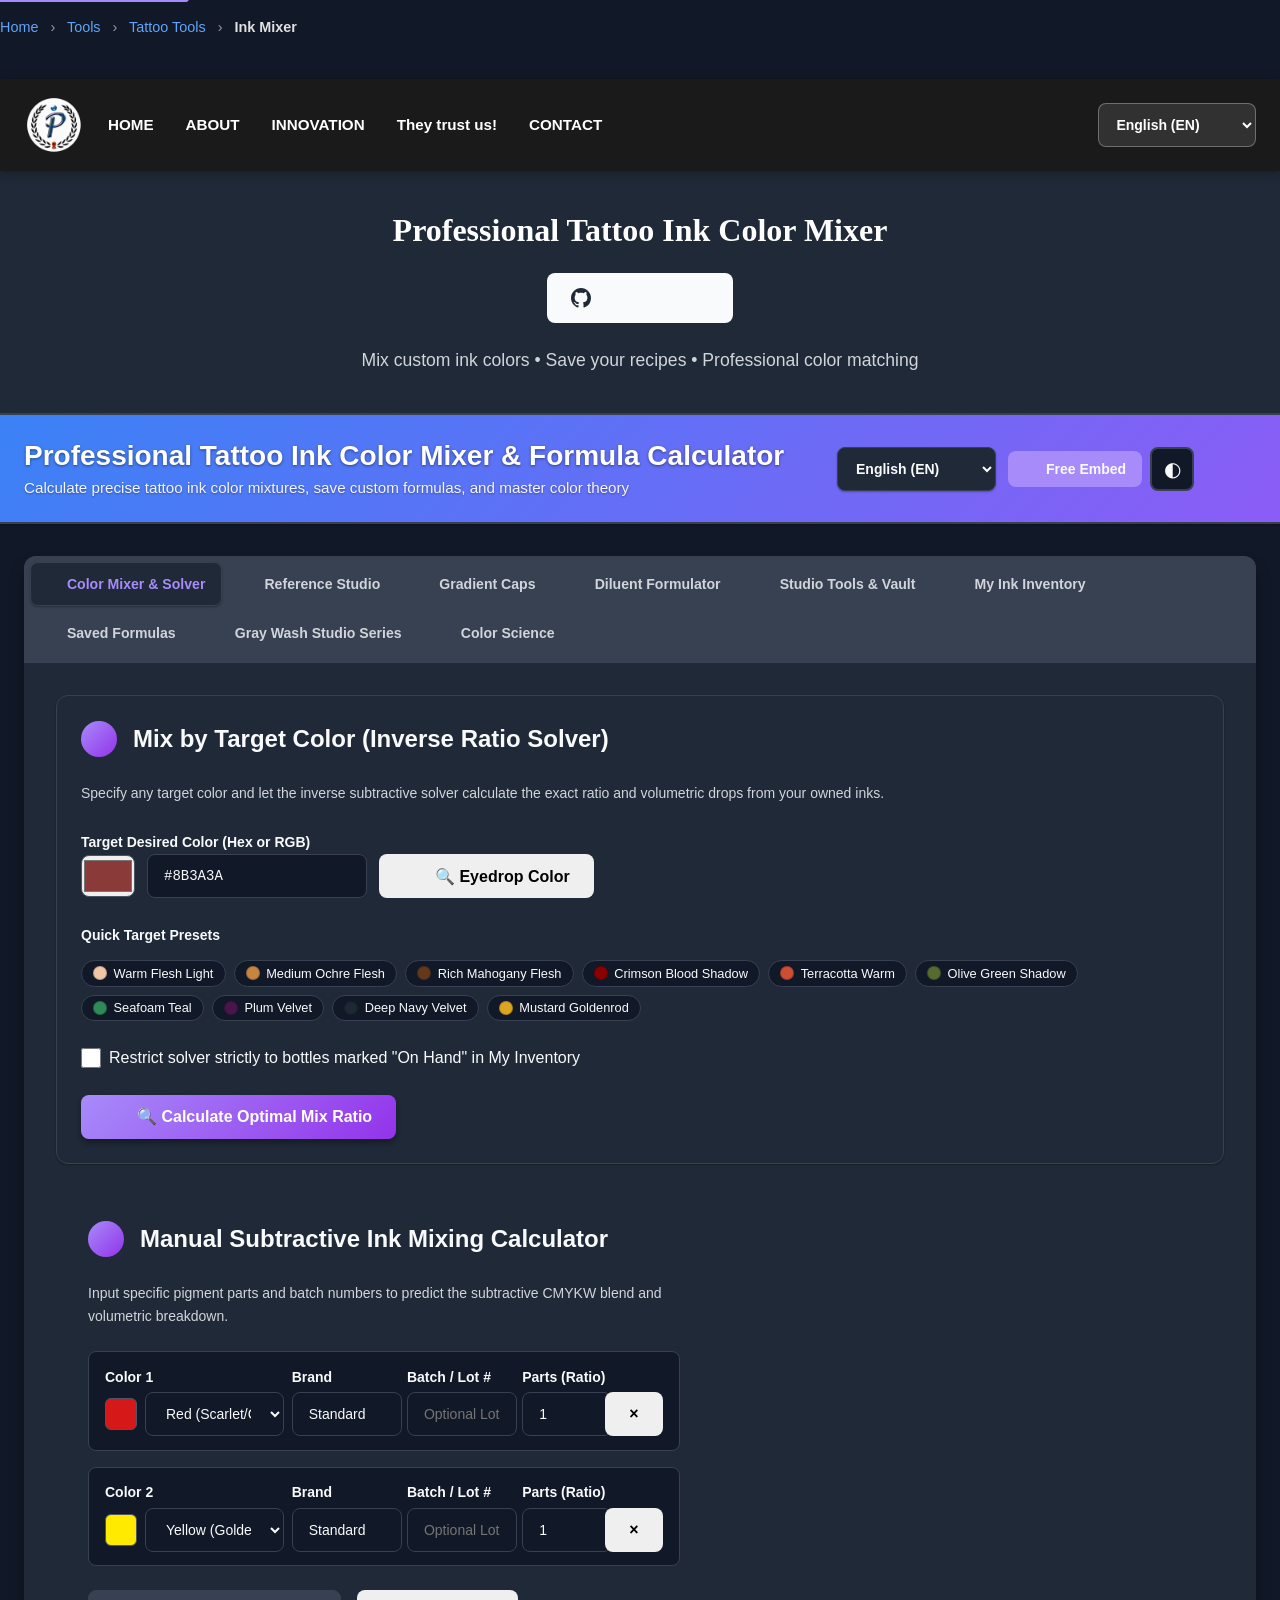
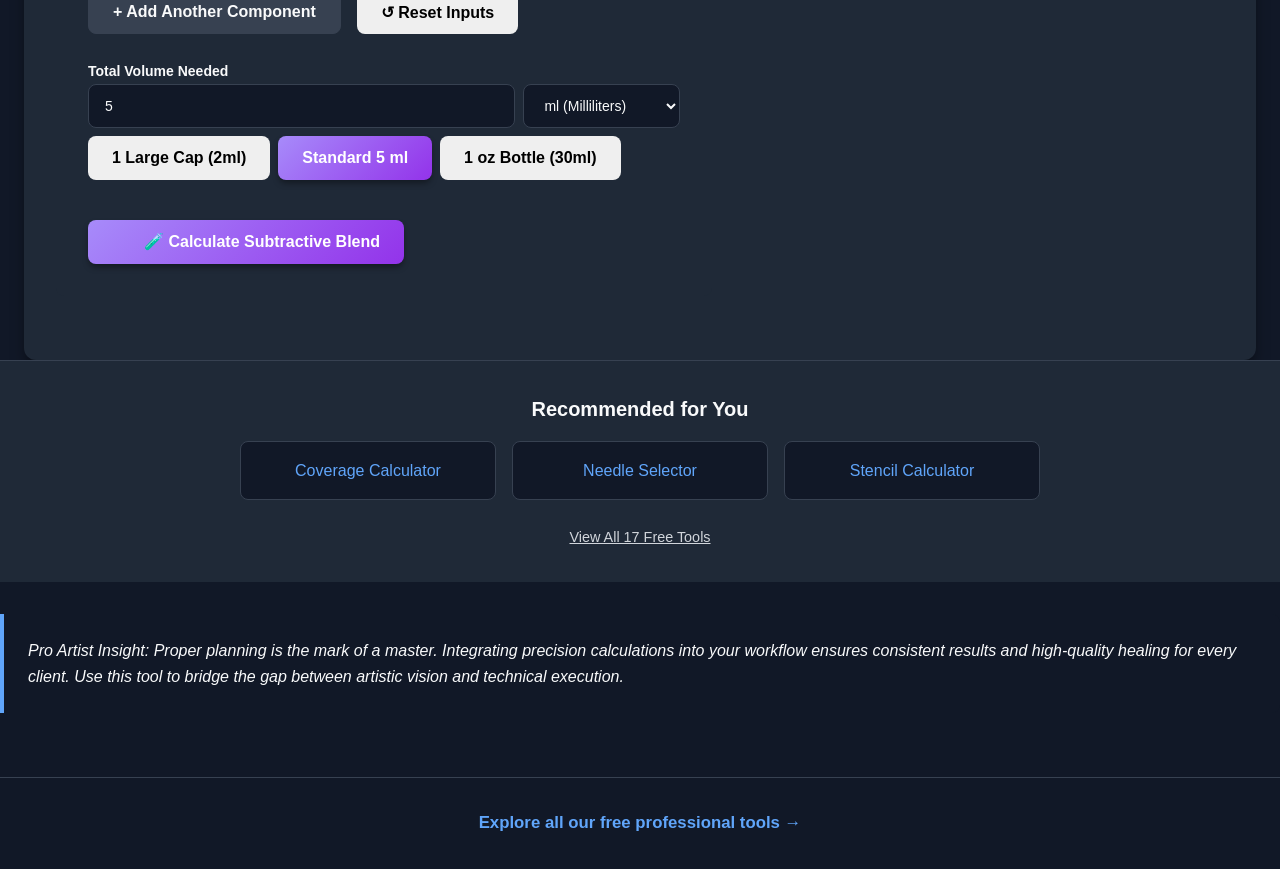
==== commit 1f57901a: "sync index.html from the live site The website copy of this tool moved on and the repo did not, so a" ====
--- a/index.html
+++ b/index.html
@@ -109,7 +109,7 @@
 <!-- every message the mixer shows (saved, copied, errors); it sits above any open window -->
 <div id="messageContainer" class="ink-mixer__message" role="status" aria-live="polite" style="display: none; position: fixed; top: 12px; left: 50%; transform: translateX(-50%); z-index: 10001; max-width: min(92vw, 560px); box-shadow: 0 8px 24px rgba(0,0,0,.25);"></div>
 <a href="#main-content" class="skip-link" data-i18n="app.skipLink">Skip to main content</a>
-<nav class="breadcrumb-nav" aria-label="Breadcrumb">
+<nav class="breadcrumb-nav" aria-label="Breadcrumb" data-i18n-attr="aria-label:aria.breadcrumb">
     <a href="//poliinternational.com/" data-i18n="breadcrumb.home">Home</a>
     <span>›</span>
     <a href="//poliinternational.com/tools/" data-i18n="breadcrumb.tools">Tools</a>
@@ -134,8 +134,8 @@
             </nav>
             <div class="lang-switcher">
                 <label for="siteLanguageSelect" class="sr-only" data-i18n="app.language">Language</label>
-                <span class="lang-switcher__icon" aria-hidden="true">🌐</span>
-                <select id="siteLanguageSelect" class="lang-switcher__select" aria-label="Language">
+                <span class="lang-switcher__icon" aria-hidden="true"><svg class=ti-i width=1.15em height=1.15em aria-hidden=true style=vertical-align:-.18em;flex:none><use href=../shared/icons.svg#i-globe></use></svg></span>
+                <select id="siteLanguageSelect" class="lang-switcher__select" aria-label="Language" data-i18n-attr="aria-label:app.language">
                     <option value="en" data-i18n="languages.en">English (EN)</option>
                     <option value="fr" data-i18n="languages.fr">Français (FR)</option>
                     <option value="it" data-i18n="languages.it">Italiano (IT)</option>
@@ -143,6 +143,7 @@
                     <option value="es" data-i18n="languages.es">Español (ES)</option>
                     <option value="nl" data-i18n="languages.nl">Nederlands (NL)</option>
                     <option value="pt" data-i18n="languages.pt">Português (PT)</option>
+                    <option value="th" data-i18n="languages.th">ไทย (TH)</option>
                 </select>
             </div>
         </div>
@@ -187,8 +188,8 @@
             <div class="ink-mixer__header-buttons">
                 <div class="lang-switcher">
                     <label for="languageSelect" class="sr-only" data-i18n="app.language">Language</label>
-                    <span class="lang-switcher__icon" aria-hidden="true">🌐</span>
-                    <select id="languageSelect" class="lang-switcher__select" aria-label="Language">
+                    <span class="lang-switcher__icon" aria-hidden="true"><svg class=ti-i width=1.15em height=1.15em aria-hidden=true style=vertical-align:-.18em;flex:none><use href=../shared/icons.svg#i-globe></use></svg></span>
+                    <select id="languageSelect" class="lang-switcher__select" aria-label="Language" data-i18n-attr="aria-label:app.language">
                     <option value="en" data-i18n="languages.en">English (EN)</option>
                     <option value="fr" data-i18n="languages.fr">Français (FR)</option>
                     <option value="it" data-i18n="languages.it">Italiano (IT)</option>
@@ -196,15 +197,16 @@
                     <option value="es" data-i18n="languages.es">Español (ES)</option>
                     <option value="nl" data-i18n="languages.nl">Nederlands (NL)</option>
                     <option value="pt" data-i18n="languages.pt">Português (PT)</option>
+                    <option value="th" data-i18n="languages.th">ไทย (TH)</option>
                     </select>
                 </div>
 
-                <button id="embedBtn" class="ink-mixer__embed-button" aria-label="Open embed options">
-                    <span class="embed-icon">⚡</span>
+                <button id="embedBtn" class="ink-mixer__embed-button" aria-label="Open embed options" data-i18n-attr="aria-label:aria.embedOptions">
+                    <span class="embed-icon"><svg class=ti-i width=1.15em height=1.15em aria-hidden=true style=vertical-align:-.18em;flex:none><use href=../shared/icons.svg#i-bolt></use></svg></span>
                     <span class="embed-text" data-i18n="app.embedBtn">Free Embed</span>
                 </button>
                 
-                <button id="darkModeToggle" class="ink-mixer__dark-mode-toggle" aria-label="Toggle dark/light mode">
+                <button id="darkModeToggle" class="ink-mixer__dark-mode-toggle" aria-label="Toggle dark/light mode" data-i18n-attr="aria-label:aria.darkModeToggle">
                     <span class="dark-mode-icon">◐</span>
                 </button>
             </div>
@@ -218,33 +220,33 @@
             <div class="tool-interface">
 
                 <!-- Tab Navigation -->
-                <div class="ink-mixer__tabs" role="tablist" aria-label="Ink mixer tool sections">
-                    <button class="ink-mixer__tab ink-mixer__tab--active" data-tab="mixer" role="tab" aria-selected="true" aria-controls="tab-mixer" id="tabBtnMixer" data-i18n="tabs.mixer">
-                        🎨 Color Mixer &amp; Target Solver
+                <div class="ink-mixer__tabs" role="tablist" aria-label="Ink mixer tool sections" data-i18n-attr="aria-label:aria.tabs">
+                    <button class="ink-mixer__tab ink-mixer__tab--active" data-tab="mixer" role="tab" aria-selected="true" aria-controls="tab-mixer" id="tabBtnMixer">
+                        <svg class=ti-i width=1.15em height=1.15em aria-hidden=true style=vertical-align:-.18em;flex:none;margin-inline-end:.35em><use href=../shared/icons.svg#i-machine></use></svg><span data-i18n="tabs.mixer" style="color:inherit">Color Mixer &amp; Target Solver</span>
                     </button>
-                    <button class="ink-mixer__tab" data-tab="reference-studio" role="tab" aria-selected="false" aria-controls="tab-reference-studio" id="tabBtnRefStudio" data-i18n="tabs.referenceStudio">
-                        📷 Reference Studio
+                    <button class="ink-mixer__tab" data-tab="reference-studio" role="tab" aria-selected="false" aria-controls="tab-reference-studio" id="tabBtnRefStudio">
+                        <svg class=ti-i width=1.15em height=1.15em aria-hidden=true style=vertical-align:-.18em;flex:none;margin-inline-end:.35em><use href=../shared/icons.svg#i-camera></use></svg><span data-i18n="tabs.referenceStudio" style="color:inherit">Reference Studio</span>
                     </button>
-                    <button class="ink-mixer__tab" data-tab="gradient-caps" role="tab" aria-selected="false" aria-controls="tab-gradient-caps" id="tabBtnGradientCaps" data-i18n="tabs.gradientCaps">
-                        💧 Gradient Caps
+                    <button class="ink-mixer__tab" data-tab="gradient-caps" role="tab" aria-selected="false" aria-controls="tab-gradient-caps" id="tabBtnGradientCaps">
+                        <svg class=ti-i width=1.15em height=1.15em aria-hidden=true style=vertical-align:-.18em;flex:none;margin-inline-end:.35em><use href=../shared/icons.svg#i-drop></use></svg><span data-i18n="tabs.gradientCaps" style="color:inherit">Gradient Caps</span>
                     </button>
-                    <button class="ink-mixer__tab" data-tab="diluent-formulator" role="tab" aria-selected="false" aria-controls="tab-diluent-formulator" id="tabBtnDiluent" data-i18n="tabs.diluentFormulator">
-                        🧪 Diluent Formulator
+                    <button class="ink-mixer__tab" data-tab="diluent-formulator" role="tab" aria-selected="false" aria-controls="tab-diluent-formulator" id="tabBtnDiluent">
+                        <svg class=ti-i width=1.15em height=1.15em aria-hidden=true style=vertical-align:-.18em;flex:none;margin-inline-end:.35em><use href=../shared/icons.svg#i-flask></use></svg><span data-i18n="tabs.diluentFormulator" style="color:inherit">Diluent Formulator</span>
                     </button>
-                    <button class="ink-mixer__tab" data-tab="studio-vault" role="tab" aria-selected="false" aria-controls="tab-studio-vault" id="tabBtnVault" data-i18n="tabs.studioTools">
-                        🔐 Studio Tools &amp; Vault
+                    <button class="ink-mixer__tab" data-tab="studio-vault" role="tab" aria-selected="false" aria-controls="tab-studio-vault" id="tabBtnVault">
+                        <svg class=ti-i width=1.15em height=1.15em aria-hidden=true style=vertical-align:-.18em;flex:none;margin-inline-end:.35em><use href=../shared/icons.svg#i-lock></use></svg><span data-i18n="tabs.studioTools" style="color:inherit">Studio Tools &amp; Vault</span>
                     </button>
-                    <button class="ink-mixer__tab" data-tab="inventory" role="tab" aria-selected="false" aria-controls="tab-inventory" id="tabBtnInventory" data-i18n="tabs.inventory">
-                        📦 My Inventory
+                    <button class="ink-mixer__tab" data-tab="inventory" role="tab" aria-selected="false" aria-controls="tab-inventory" id="tabBtnInventory">
+                        <svg class=ti-i width=1.15em height=1.15em aria-hidden=true style=vertical-align:-.18em;flex:none;margin-inline-end:.35em><use href=../shared/icons.svg#i-box></use></svg><span data-i18n="tabs.inventory" style="color:inherit">My Inventory</span>
                     </button>
-                    <button class="ink-mixer__tab" data-tab="library" role="tab" aria-selected="false" aria-controls="tab-library" id="tabBtnLibrary" data-i18n="tabs.library">
-                        📚 Saved Formulas
+                    <button class="ink-mixer__tab" data-tab="library" role="tab" aria-selected="false" aria-controls="tab-library" id="tabBtnLibrary">
+                        <svg class=ti-i width=1.15em height=1.15em aria-hidden=true style=vertical-align:-.18em;flex:none;margin-inline-end:.35em><use href=../shared/icons.svg#i-book></use></svg><span data-i18n="tabs.library" style="color:inherit">Saved Formulas</span>
                     </button>
-                    <button class="ink-mixer__tab" data-tab="gray-wash" role="tab" aria-selected="false" aria-controls="tab-gray-wash" id="tabBtnGrayWash" data-i18n="tabs.grayWash">
-                        🌫️ Gray Wash Ladder
+                    <button class="ink-mixer__tab" data-tab="gray-wash" role="tab" aria-selected="false" aria-controls="tab-gray-wash" id="tabBtnGrayWash">
+                        <svg class=ti-i width=1.15em height=1.15em aria-hidden=true style=vertical-align:-.18em;flex:none;margin-inline-end:.35em><use href=../shared/icons.svg#i-drop></use></svg><span data-i18n="tabs.grayWash" style="color:inherit">Gray Wash Ladder</span>
                     </button>
-                    <button class="ink-mixer__tab" data-tab="color-wheel" role="tab" aria-selected="false" aria-controls="tab-color-wheel" id="tabBtnColorWheel" data-i18n="tabs.colorWheel">
-                        🎡 Color Science
+                    <button class="ink-mixer__tab" data-tab="color-wheel" role="tab" aria-selected="false" aria-controls="tab-color-wheel" id="tabBtnColorWheel">
+                        <svg class=ti-i width=1.15em height=1.15em aria-hidden=true style=vertical-align:-.18em;flex:none;margin-inline-end:.35em><use href=../shared/icons.svg#i-target></use></svg><span data-i18n="tabs.colorWheel" style="color:inherit">Color Science</span>
                     </button>
                 </div>
 
@@ -255,7 +257,7 @@
                     <section class="ink-mixer__section target-solver-card" id="targetSolverSection">
                         <div class="ink-mixer__section-header">
                             <h2 class="ink-mixer__section-title">
-                                <span class="ink-mixer__step-number">🎯</span>
+                                <span class="ink-mixer__step-number"><svg class=ti-i width=1.15em height=1.15em aria-hidden=true style=vertical-align:-.18em;flex:none><use href=../shared/icons.svg#i-target></use></svg></span>
                                 <span data-i18n="targetSolver.headerTitle">Mix by Target Color (Inverse Ratio Solver)</span>
                             </h2>
                             <p class="ink-mixer__helper-text" data-i18n="targetSolver.subtitle">Pick any reference shade or enter a hex code to calculate the exact parts ratio needed from your ink stock.</p>
@@ -267,8 +269,8 @@
                                 <div class="ink-mixer__color-pick-wrap" style="display: flex; gap: 0.75rem; align-items: center; flex-wrap: wrap;">
                                     <input type="color" id="targetColorPicker" value="#8b3a3a" class="ink-mixer__color-input-large" style="width: 54px; height: 42px; border-radius: 8px; border: 1px solid var(--border-secondary); cursor: pointer;" oninput="if(window.syncTargetColorFromPicker) window.syncTargetColorFromPicker(this.value); else document.getElementById('targetHexInput').value = this.value.toUpperCase();" onchange="if(window.syncTargetColorFromPicker) window.syncTargetColorFromPicker(this.value); else document.getElementById('targetHexInput').value = this.value.toUpperCase();">
                                     <input type="text" id="targetHexInput" value="#8B3A3A" class="ink-mixer__input" style="max-width: 220px; font-family: monospace;" placeholder="e.g. #D84315 or rgb(216, 67, 21)" oninput="if(window.syncTargetPickerFromHex) window.syncTargetPickerFromHex(this.value);" onchange="if(window.syncTargetPickerFromHex) window.syncTargetPickerFromHex(this.value);">
-                                    <button type="button" id="targetEyedropperBtn" class="ink-mixer__btn ink-mixer__btn--outline ink-mixer__btn--small" title="Eyedrop color from screen" data-i18n="targetSolver.eyedropBtn">
-                                        🔍 Eyedrop
+                                    <button type="button" id="targetEyedropperBtn" class="ink-mixer__btn ink-mixer__btn--outline ink-mixer__btn--small" title="Eyedrop color from screen">
+                                        <svg class=ti-i width=1.15em height=1.15em aria-hidden=true style=vertical-align:-.18em;flex:none;margin-inline-end:.35em><use href=../shared/icons.svg#i-search></use></svg><span data-i18n="targetSolver.eyedropBtn" style="color:inherit">Eyedrop</span>
                                     </button>
                                 </div>
                             </div>
@@ -287,8 +289,8 @@
                                 </label>
                             </div>
 
-                            <button type="button" id="solveTargetBtn" class="ink-mixer__btn ink-mixer__btn--primary" data-i18n="targetSolver.calculateBtn">
-                                🔍 Calculate Optimal Mix Ratio
+                            <button type="button" id="solveTargetBtn" class="ink-mixer__btn ink-mixer__btn--primary">
+                                <svg class=ti-i width=1.15em height=1.15em aria-hidden=true style=vertical-align:-.18em;flex:none;margin-inline-end:.35em><use href=../shared/icons.svg#i-search></use></svg><span data-i18n="targetSolver.calculateBtn" style="color:inherit">Calculate Optimal Mix Ratio</span>
                             </button>
                         </div>
 
@@ -296,14 +298,14 @@
                         <div id="targetSolverResults" class="target-solver-results" style="display: none; margin-top: 1.5rem; padding-top: 1.25rem; border-top: 1px solid var(--border-primary);">
                             <div class="target-vs-predicted">
                                 <div class="target-compare-box">
-                                    <div class="target-compare-swatch" id="targetOriginalSwatch" role="img" aria-label="Target Goal Swatch"></div>
+                                    <div class="target-compare-swatch" id="targetOriginalSwatch" role="img" aria-label="Target Goal Swatch" data-i18n-attr="aria-label:aria.targetGoalSwatch"></div>
                                     <span class="target-compare-label" data-i18n="targetSolver.targetGoal">Target Goal</span>
                                     <span id="targetOriginalHexText" class="swatch-text-hex-sm">#000000</span>
                                     <span id="targetOriginalLStarText" class="swatch-text-lstar-sm">L* --</span>
                                 </div>
-                                <div style="font-size: 1.5rem; color: var(--text-secondary);">➔</div>
+                                <div style="font-size: 1.5rem; color: var(--text-secondary);"><svg class=ti-i width=1.15em height=1.15em aria-hidden=true style=vertical-align:-.18em;flex:none><use href=../shared/icons.svg#i-arrow></use></svg></div>
                                 <div class="target-compare-box">
-                                    <div class="target-compare-swatch" id="targetResultSwatch" role="img" aria-label="Predicted Match Swatch"></div>
+                                    <div class="target-compare-swatch" id="targetResultSwatch" role="img" aria-label="Predicted Match Swatch" data-i18n-attr="aria-label:aria.predictedMatchSwatch"></div>
                                     <span class="target-compare-label" data-i18n="targetSolver.predictedMatch">Predicted Match</span>
                                     <span id="targetResultHexText" class="swatch-text-hex-sm">#000000</span>
                                     <span id="targetResultLStarText" class="swatch-text-lstar-sm">L* --</span>
@@ -340,14 +342,14 @@
                             </div>
 
                             <div class="ink-mixer__button-group">
-                                <button type="button" id="loadTargetToMixerBtn" class="ink-mixer__btn ink-mixer__btn--secondary" data-i18n="targetSolver.loadIntoMixerBtn">
-                                    📥 Load Into Forward Mixer
+                                <button type="button" id="loadTargetToMixerBtn" class="ink-mixer__btn ink-mixer__btn--secondary">
+                                    <svg class=ti-i width=1.15em height=1.15em aria-hidden=true style=vertical-align:-.18em;flex:none;margin-inline-end:.35em><use href=../shared/icons.svg#i-download></use></svg><span data-i18n="targetSolver.loadIntoMixerBtn" style="color:inherit">Load Into Forward Mixer</span>
                                 </button>
-                                <button type="button" id="saveTargetFormulaBtn" class="ink-mixer__btn ink-mixer__btn--success" data-i18n="targetSolver.saveToLibraryBtn">
-                                    💾 Save to Formula Library
+                                <button type="button" id="saveTargetFormulaBtn" class="ink-mixer__btn ink-mixer__btn--success">
+                                    <svg class=ti-i width=1.15em height=1.15em aria-hidden=true style=vertical-align:-.18em;flex:none;margin-inline-end:.35em><use href=../shared/icons.svg#i-save></use></svg><span data-i18n="targetSolver.saveToLibraryBtn" style="color:inherit">Save to Formula Library</span>
                                 </button>
-                                <button type="button" id="printTargetSolutionBtn" class="ink-mixer__btn ink-mixer__btn--secondary" data-i18n="targetSolver.printFormulaSheetBtn">
-                                    🖨️ Print Formula Sheet
+                                <button type="button" id="printTargetSolutionBtn" class="ink-mixer__btn ink-mixer__btn--secondary">
+                                    <svg class=ti-i width=1.15em height=1.15em aria-hidden=true style=vertical-align:-.18em;flex:none;margin-inline-end:.35em><use href=../shared/icons.svg#i-print></use></svg><span data-i18n="targetSolver.printFormulaSheetBtn" style="color:inherit">Print Formula Sheet</span>
                                 </button>
                             </div>
                         </div>
@@ -355,7 +357,7 @@
 
                     <!-- Brand Mismatch Alert Banner -->
                     <div id="brandMismatchBanner" class="brand-mismatch-banner" style="display: none;">
-                        <span style="font-size: 1.3rem;">⚠️</span>
+                        <span style="font-size: 1.3rem;"><svg class=ti-i width=1.15em height=1.15em aria-hidden=true style=vertical-align:-.18em;flex:none><use href=../shared/icons.svg#i-warn></use></svg></span>
                         <div class="mismatch-text"></div>
                     </div>
 
@@ -365,7 +367,7 @@
                             <!-- Section B: Forward Manual Mixer -->
                             <section class="ink-mixer__section">
                                 <h2 class="ink-mixer__section-title">
-                                    <span class="ink-mixer__step-number">🎨</span>
+                                    <span class="ink-mixer__step-number"><svg class=ti-i width=1.15em height=1.15em aria-hidden=true style=vertical-align:-.18em;flex:none><use href=../shared/icons.svg#i-machine></use></svg></span>
                                     <span data-i18n="mixer.manualHeaderTitle">Manual Subtractive Ink Mixing Calculator</span>
                                 </h2>
                                 <p class="ink-mixer__helper-text" data-i18n="mixer.subtitle">Input specific pigment parts and batch numbers to predict the subtractive CMYKW blend and volumetric breakdown.</p>
@@ -402,8 +404,8 @@
                                     </div>
                                 </div>
 
-                                <button id="calculateMixBtn" class="ink-mixer__btn ink-mixer__btn--primary" style="margin-top: 1rem;" data-i18n="mixer.calculateBlend">
-                                    🧪 Calculate Subtractive Blend
+                                <button id="calculateMixBtn" class="ink-mixer__btn ink-mixer__btn--primary" style="margin-top: 1rem;">
+                                    <svg class=ti-i width=1.15em height=1.15em aria-hidden=true style=vertical-align:-.18em;flex:none;margin-inline-end:.35em><use href=../shared/icons.svg#i-flask></use></svg><span data-i18n="mixer.calculateBlend" style="color:inherit">Calculate Subtractive Blend</span>
                                 </button>
                             </section>
                         </div>
@@ -412,14 +414,14 @@
                         <div class="ink-mixer__split-results">
                             <section id="mixerResults" class="ink-mixer__section" style="display: none;">
                                 <h2 class="ink-mixer__section-title">
-                                    <span class="ink-mixer__step-number">✓</span>
+                                    <span class="ink-mixer__step-number"><svg class=ti-i width=1.15em height=1.15em aria-hidden=true style=vertical-align:-.18em;flex:none><use href=../shared/icons.svg#i-check></use></svg></span>
                                     <span data-i18n="mixer.predictedColorHeader">Predicted Color &amp; Dispensing Measurements</span>
                                 </h2>
 
                                 <div class="ink-mixer__results-card">
                                     <!-- Color Preview: Large judgeable swatch with exact numerical text metadata -->
                                     <div class="ink-mixer__color-preview">
-                                        <div id="resultColorSwatch" class="ink-mixer__swatch ink-mixer__swatch--large" role="img" aria-label="Predicted Mixed Ink Color"></div>
+                                        <div id="resultColorSwatch" class="ink-mixer__swatch ink-mixer__swatch--large" role="img" aria-label="Predicted Mixed Ink Color" data-i18n-attr="aria-label:aria.predictedMixedColor"></div>
                                         <div class="ink-mixer__swatch-text-block">
                                             <div id="resultColorHexText" class="swatch-text-hex">#000000</div>
                                             <div id="resultColorDescText" class="swatch-text-desc" data-i18n="mixer.predictedBlend">Predicted Blend</div>
@@ -483,11 +485,11 @@
                                             <input type="text" id="formulaTags" class="ink-mixer__input" placeholder="e.g., portrait, shadow, warm, realism" data-i18n-attr="placeholder:mixer.formulaTagsPlaceholder">
                                         </div>
                                         <div class="ink-mixer__button-group">
-                                            <button id="saveFormulaBtn" class="ink-mixer__btn ink-mixer__btn--success" data-i18n="mixer.saveBtn">
-                                                💾 Save to Library
+                                            <button id="saveFormulaBtn" class="ink-mixer__btn ink-mixer__btn--success">
+                                                <svg class=ti-i width=1.15em height=1.15em aria-hidden=true style=vertical-align:-.18em;flex:none;margin-inline-end:.35em><use href=../shared/icons.svg#i-save></use></svg><span data-i18n="mixer.saveBtn" style="color:inherit">Save to Library</span>
                                             </button>
-                                            <button type="button" id="printCurrentMixBtn" class="ink-mixer__btn ink-mixer__btn--secondary" data-i18n="mixer.printBtn">
-                                                🖨️ Print Studio Formula Sheet
+                                            <button type="button" id="printCurrentMixBtn" class="ink-mixer__btn ink-mixer__btn--secondary">
+                                                <svg class=ti-i width=1.15em height=1.15em aria-hidden=true style=vertical-align:-.18em;flex:none;margin-inline-end:.35em><use href=../shared/icons.svg#i-print></use></svg><span data-i18n="mixer.printBtn" style="color:inherit">Print Studio Formula Sheet</span>
                                             </button>
                                         </div>
                                     </div>
@@ -509,17 +511,17 @@
                                 <button id="addInventoryItemBtn" type="button" class="ink-mixer__btn ink-mixer__btn--primary" onclick="if(window.openAddBottleModal) window.openAddBottleModal();" data-i18n="inventory.addBottle">
                                     + Add Bottle
                                 </button>
-                                <button id="loadInventoryPresetBtn" type="button" class="ink-mixer__btn ink-mixer__btn--secondary" onclick="if(window.openStarterPaletteModal) window.openStarterPaletteModal();" data-i18n="inventory.loadStarterPalette">
-                                    ⚡ Load Starter Palette
+                                <button id="loadInventoryPresetBtn" type="button" class="ink-mixer__btn ink-mixer__btn--secondary" onclick="if(window.openStarterPaletteModal) window.openStarterPaletteModal();">
+                                    <svg class=ti-i width=1.15em height=1.15em aria-hidden=true style=vertical-align:-.18em;flex:none;margin-inline-end:.35em><use href=../shared/icons.svg#i-bolt></use></svg><span data-i18n="inventory.loadStarterPalette" style="color:inherit">Load Starter Palette</span>
                                 </button>
-                                <button id="qrTransferInventoryBtn" type="button" class="ink-mixer__btn ink-mixer__btn--outline" onclick="if(window.openInventoryQrTransfer) window.openInventoryQrTransfer();" data-i18n="inventory.qrBtn">
-                                    📱 QR Transfer
+                                <button id="qrTransferInventoryBtn" type="button" class="ink-mixer__btn ink-mixer__btn--outline" onclick="if(window.openInventoryQrTransfer) window.openInventoryQrTransfer();">
+                                    <svg class=ti-i width=1.15em height=1.15em aria-hidden=true style=vertical-align:-.18em;flex:none;margin-inline-end:.35em><use href=../shared/icons.svg#i-phone></use></svg><span data-i18n="inventory.qrBtn" style="color:inherit">QR Transfer</span>
                                 </button>
-                                <button id="exportInventoryBtn" type="button" class="ink-mixer__btn ink-mixer__btn--outline" onclick="if(window.openExportInventoryModal) window.openExportInventoryModal();" data-i18n="inventory.export">
-                                    📤 Export
+                                <button id="exportInventoryBtn" type="button" class="ink-mixer__btn ink-mixer__btn--outline" onclick="if(window.openExportInventoryModal) window.openExportInventoryModal();">
+                                    <svg class=ti-i width=1.15em height=1.15em aria-hidden=true style=vertical-align:-.18em;flex:none;margin-inline-end:.35em><use href=../shared/icons.svg#i-upload></use></svg><span data-i18n="inventory.export" style="color:inherit">Export</span>
                                 </button>
-                                <label for="importInventoryFileInput" class="ink-mixer__btn ink-mixer__btn--outline" style="cursor: pointer; margin: 0; display: inline-flex; align-items: center;" data-i18n="inventory.import">
-                                    📥 Import
+                                <label for="importInventoryFileInput" class="ink-mixer__btn ink-mixer__btn--outline" style="cursor: pointer; margin: 0; display: inline-flex; align-items: center;">
+                                    <svg class=ti-i width=1.15em height=1.15em aria-hidden=true style=vertical-align:-.18em;flex:none;margin-inline-end:.35em><use href=../shared/icons.svg#i-download></use></svg><span data-i18n="inventory.import" style="color:inherit">Import</span>
                                 </label>
                                 <input type="file" id="importInventoryFileInput" accept=".json" style="display: none;">
                             </div>
@@ -540,21 +542,21 @@
                                 <p class="ink-mixer__helper-text" id="formulaCount" data-i18n="library.subtitle">Saved recipes remain in browser storage only. Never transmitted externally.</p>
                             </div>
                             <div class="ink-mixer__library-actions">
-                                <button id="importFormulasBtn" class="ink-mixer__btn ink-mixer__btn--secondary" data-i18n="library.importJson">
-                                    📥 Import JSON
+                                <button id="importFormulasBtn" class="ink-mixer__btn ink-mixer__btn--secondary">
+                                    <svg class=ti-i width=1.15em height=1.15em aria-hidden=true style=vertical-align:-.18em;flex:none;margin-inline-end:.35em><use href=../shared/icons.svg#i-download></use></svg><span data-i18n="library.importJson" style="color:inherit">Import JSON</span>
                                 </button>
                                 <input type="file" id="importFormulasFileInput" accept=".json" style="display: none;">
-                                <button id="exportFormulasBtn" class="ink-mixer__btn ink-mixer__btn--secondary" data-i18n="library.exportJson">
-                                    📤 Export JSON
+                                <button id="exportFormulasBtn" class="ink-mixer__btn ink-mixer__btn--secondary">
+                                    <svg class=ti-i width=1.15em height=1.15em aria-hidden=true style=vertical-align:-.18em;flex:none;margin-inline-end:.35em><use href=../shared/icons.svg#i-upload></use></svg><span data-i18n="library.exportJson" style="color:inherit">Export JSON</span>
                                 </button>
-                                <button id="exportFormulasCsvBtn" class="ink-mixer__btn ink-mixer__btn--secondary" title="Export selected formula into formatted CSV" data-i18n="library.downloadCsv">
-                                    📊 Download CSV
+                                <button id="exportFormulasCsvBtn" class="ink-mixer__btn ink-mixer__btn--secondary" title="Export selected formula into formatted CSV">
+                                    <svg class=ti-i width=1.15em height=1.15em aria-hidden=true style=vertical-align:-.18em;flex:none;margin-inline-end:.35em><use href=../shared/icons.svg#i-chart></use></svg><span data-i18n="library.downloadCsv" style="color:inherit">Download CSV</span>
                                 </button>
                             </div>
                         </div>
 
                         <div class="ink-mixer__search-bar">
-                            <input type="text" id="formulaSearch" class="ink-mixer__input" placeholder="🔍 Search formulas by name, brand, notes, or tags..." data-i18n-attr="placeholder:library.searchBarPlaceholder">
+                            <input type="text" id="formulaSearch" class="ink-mixer__input" placeholder="Search formulas by name, brand, notes, or tags..." data-i18n-attr="placeholder:library.searchBarPlaceholder">
                         </div>
 
                         <div id="savedFormulasContainer" class="ink-mixer__formula-library">
@@ -593,7 +595,7 @@
                     <!-- Substitution View Section -->
                     <section class="ink-mixer__section" id="substitutionViewSection">
                         <div class="ink-mixer__section-header">
-                            <h2 class="ink-mixer__section-title" data-i18n="substitution.title">🔄 Formula Ink Substitution View</h2>
+                            <h2 class="ink-mixer__section-title"><svg class=ti-i width=1.15em height=1.15em aria-hidden=true style=vertical-align:-.18em;flex:none;margin-inline-end:.35em><use href=../shared/icons.svg#i-refresh></use></svg><span data-i18n="substitution.title" style="color:inherit">Formula Ink Substitution View</span></h2>
                             <p class="ink-mixer__helper-text" data-i18n="substitution.subtitle">Pick a saved recipe, mark an ink as out of stock, and select a replacement from inventory to verify CIEDE2000 color difference (&Delta;E₀₀).</p>
                         </div>
 
@@ -630,7 +632,7 @@
                 <div id="tab-gray-wash" class="ink-mixer__tab-content">
                     <section class="ink-mixer__section">
                         <div class="ink-mixer__section-header">
-                            <h2 class="ink-mixer__section-title" data-i18n="grayWash.title">🌫️ Gray Wash Studio Series Ladder</h2>
+                            <h2 class="ink-mixer__section-title"><svg class=ti-i width=1.15em height=1.15em aria-hidden=true style=vertical-align:-.18em;flex:none;margin-inline-end:.35em><use href=../shared/icons.svg#i-drop></use></svg><span data-i18n="grayWash.title" style="color:inherit">Gray Wash Studio Series Ladder</span></h2>
                             <p class="ink-mixer__helper-text" data-i18n="grayWash.subtitle">Standardize your black &amp; gray shade gradations across caps with drop-accurate dilution formulas.</p>
                         </div>
 
@@ -669,14 +671,14 @@
 
                         <!-- Gray Wash Action Buttons -->
                         <div class="ink-mixer__button-group" style="margin-bottom: 1.25rem; display: flex; gap: 0.75rem; flex-wrap: wrap;">
-                            <button type="button" id="generateWashBtn" class="ink-mixer__btn ink-mixer__btn--primary" onclick="if(window.renderGrayWashLadder) window.renderGrayWashLadder();" data-i18n="grayWash.generateBtn">
-                                🌫️ Generate Gray Wash Ladder
+                            <button type="button" id="generateWashBtn" class="ink-mixer__btn ink-mixer__btn--primary" onclick="if(window.renderGrayWashLadder) window.renderGrayWashLadder();">
+                                <svg class=ti-i width=1.15em height=1.15em aria-hidden=true style=vertical-align:-.18em;flex:none;margin-inline-end:.35em><use href=../shared/icons.svg#i-drop></use></svg><span data-i18n="grayWash.generateBtn" style="color:inherit">Generate Gray Wash Ladder</span>
                             </button>
-                            <button type="button" id="saveWashSeriesBtn" class="ink-mixer__btn ink-mixer__btn--secondary" onclick="if(window.saveGrayWashSeries) window.saveGrayWashSeries();" data-i18n="grayWash.saveSeriesBtn">
-                                💾 Save Full Series to Library
+                            <button type="button" id="saveWashSeriesBtn" class="ink-mixer__btn ink-mixer__btn--secondary" onclick="if(window.saveGrayWashSeries) window.saveGrayWashSeries();">
+                                <svg class=ti-i width=1.15em height=1.15em aria-hidden=true style=vertical-align:-.18em;flex:none;margin-inline-end:.35em><use href=../shared/icons.svg#i-save></use></svg><span data-i18n="grayWash.saveSeriesBtn" style="color:inherit">Save Full Series to Library</span>
                             </button>
-                            <button type="button" id="copyWashSeriesBtn" class="ink-mixer__btn ink-mixer__btn--outline" onclick="if(window.copyGrayWashSeries) window.copyGrayWashSeries();" data-i18n="grayWash.copyBreakdownBtn">
-                                📋 Copy Series Breakdown
+                            <button type="button" id="copyWashSeriesBtn" class="ink-mixer__btn ink-mixer__btn--outline" onclick="if(window.copyGrayWashSeries) window.copyGrayWashSeries();">
+                                <svg class=ti-i width=1.15em height=1.15em aria-hidden=true style=vertical-align:-.18em;flex:none;margin-inline-end:.35em><use href=../shared/icons.svg#i-clipboard></use></svg><span data-i18n="grayWash.copyBreakdownBtn" style="color:inherit">Copy Series Breakdown</span>
                             </button>
                         </div>
 
@@ -690,8 +692,8 @@
                         </div>
 
                         <div style="margin-top: 1.25rem;">
-                            <button type="button" id="openCapTrayFromWashBtn" class="ink-mixer__btn ink-mixer__btn--secondary" data-i18n="grayWash.openCapTrayBtn">
-                                🏷️ Generate Printable Cap Tray Label Sheets (6 &amp; 12 Cap Trays)
+                            <button type="button" id="openCapTrayFromWashBtn" class="ink-mixer__btn ink-mixer__btn--secondary">
+                                <svg class=ti-i width=1.15em height=1.15em aria-hidden=true style=vertical-align:-.18em;flex:none;margin-inline-end:.35em><use href=../shared/icons.svg#i-tag></use></svg><span data-i18n="grayWash.openCapTrayBtn" style="color:inherit">Generate Printable Cap Tray Label Sheets (6 &amp; 12 Cap Trays)</span>
                             </button>
                         </div>
 
@@ -718,7 +720,7 @@
                         <!-- Feature 6: Subtractive Complementary & Neutralising Hue Assistant -->
                         <div class="ink-mixer__theory-section" id="neutralizerAssistantSection" style="margin-bottom: 2rem; padding: 1.25rem; border-radius: var(--border-radius); background: var(--bg-secondary); border: 1px solid var(--border-primary);">
                             <h3 style="margin-top: 0; display: flex; align-items: center; gap: 0.5rem;">
-                                <span>🎯</span> <span data-i18n="neutralizing.headerTitle">Subtractive Complementary &amp; Neutralising Hue Assistant</span>
+                                <span><svg class=ti-i width=1.15em height=1.15em aria-hidden=true style=vertical-align:-.18em;flex:none><use href=../shared/icons.svg#i-target></use></svg></span> <span data-i18n="neutralizing.headerTitle">Subtractive Complementary &amp; Neutralising Hue Assistant</span>
                             </h3>
                             <p class="ink-mixer__helper-text" style="margin-bottom: 1.25rem;" data-i18n="neutralizing.subtitle">
                                 Calculate subtractive color-wheel opposites to neutralize unwanted undertones in ink (e.g., a faded blue-green healed brow, or an overly warm cast in gray wash). Corrects pigment only; does not diagnose skin conditions.
@@ -754,7 +756,7 @@
                             </div>
 
                             <div class="ink-mixer__disclaimer" style="margin-top: 1rem; border-radius: var(--border-radius);">
-                                <div class="ink-mixer__disclaimer-icon">⚠️</div>
+                                <div class="ink-mixer__disclaimer-icon"><svg class=ti-i width=1.15em height=1.15em aria-hidden=true style=vertical-align:-.18em;flex:none><use href=../shared/icons.svg#i-warn></use></svg></div>
                                 <div class="ink-mixer__disclaimer-content">
                                     <strong data-i18n="neutralizing.scopeNoticeTitle">Scope Notice:</strong>
                                     <p data-i18n="neutralizing.scopeNoticeText">This assistant calculates subtractive pigment neutralization for tattoo ink suspensions in cups and palettes. It does not diagnose, treat, or address medical skin conditions or biological dermatitis.</p>
@@ -764,29 +766,29 @@
 
                         <div class="ink-mixer__color-theory">
                             <div class="ink-mixer__theory-section">
-                                <h3 data-i18n="theory.subtractiveVsAdditive">🎨 Subtractive vs. Additive Color</h3>
+                                <h3><svg class=ti-i width=1.15em height=1.15em aria-hidden=true style=vertical-align:-.18em;flex:none;margin-inline-end:.35em><use href=../shared/icons.svg#i-machine></use></svg><span data-i18n="theory.subtractiveVsAdditive" style="color:inherit">Subtractive vs. Additive Color</span></h3>
                                 <p style="line-height: 1.6; color: var(--text-secondary); margin-bottom: 1rem;" data-i18n="theory.subtractiveDesc">
                                     Digital screens emit light additively (RGB mixing toward pure white). Tattoo ink is a physical pigment in liquid suspension that absorbs specific wavelengths of light subtractively (CMYKW mixing toward black/brown). Red and yellow create orange, blue and yellow create olive/green, and yellow requires 2-3× volume because of its lower pigment opacity.
                                 </p>
                             </div>
 
                             <div class="ink-mixer__theory-section">
-                                <h3 data-i18n="theory.tintingStrengthsTitle">💡 Pigment Tinting Strengths</h3>
+                                <h3><svg class=ti-i width=1.15em height=1.15em aria-hidden=true style=vertical-align:-.18em;flex:none;margin-inline-end:.35em><use href=../shared/icons.svg#i-bulb></use></svg><span data-i18n="theory.tintingStrengthsTitle" style="color:inherit">Pigment Tinting Strengths</span></h3>
                                 <div class="ink-mixer__tips-grid">
                                     <div class="ink-mixer__tip-card">
-                                        <h4 data-i18n="theory.carbonBlack">🔵 Carbon Black &amp; Blue (Dominant)</h4>
+                                        <h4><svg class=ti-i width=.7em height=.7em aria-hidden=true style=vertical-align:-.18em;flex:none;margin-inline-end:.35em><use href=../shared/icons.svg#i-dot-blue></use></svg><span data-i18n="theory.carbonBlack" style="color:inherit">Carbon Black &amp; Blue (Dominant)</span></h4>
                                         <p data-i18n="theory.carbonBlackDesc">Extremely high tinting strength. A single drop of carbon black can overpower 20 drops of yellow or white. Always add darks one drop at a time.</p>
                                     </div>
                                     <div class="ink-mixer__tip-card">
-                                        <h4 data-i18n="theory.magenta">🔴 Magenta / Crimson (Medium)</h4>
+                                        <h4><svg class=ti-i width=.7em height=.7em aria-hidden=true style=vertical-align:-.18em;flex:none;margin-inline-end:.35em><use href=../shared/icons.svg#i-dot-red></use></svg><span data-i18n="theory.magenta" style="color:inherit">Magenta / Crimson (Medium)</span></h4>
                                         <p data-i18n="theory.magentaDesc">Moderate tinting strength with warm undertones. Blends cleanly with yellow for peach/skin and blue for deep violets.</p>
                                     </div>
                                     <div class="ink-mixer__tip-card">
-                                        <h4 data-i18n="theory.yellow">🟡 Yellow (Recessive)</h4>
+                                        <h4><svg class=ti-i width=.7em height=.7em aria-hidden=true style=vertical-align:-.18em;flex:none;margin-inline-end:.35em><use href=../shared/icons.svg#i-dot-gold></use></svg><span data-i18n="theory.yellow" style="color:inherit">Yellow (Recessive)</span></h4>
                                         <p data-i18n="theory.yellowDesc">Lowest opacity and tinting power. Requires 2-3x volume to influence darker pigment suspensions.</p>
                                     </div>
                                     <div class="ink-mixer__tip-card">
-                                        <h4 data-i18n="theory.titaniumWhite">⚪ Titanium White (Lightener/Opaquing)</h4>
+                                        <h4><svg class=ti-i width=.7em height=.7em aria-hidden=true style=vertical-align:-.18em;flex:none;margin-inline-end:.35em><use href=../shared/icons.svg#i-dot-grey></use></svg><span data-i18n="theory.titaniumWhite" style="color:inherit">Titanium White (Lightener/Opaquing)</span></h4>
                                         <p data-i18n="theory.titaniumWhiteDesc">Creates tints and pastels by increasing light scattering. Excessive white in mixes can heal chalky in deeper melanin fields.</p>
                                     </div>
                                 </div>
@@ -800,7 +802,7 @@
                     <section class="ink-mixer__section" id="refStudioSection">
                         <div class="ink-mixer__section-header">
                             <h2 class="ink-mixer__section-title">
-                                <span class="ink-mixer__step-number">📷</span>
+                                <span class="ink-mixer__step-number"><svg class=ti-i width=1.15em height=1.15em aria-hidden=true style=vertical-align:-.18em;flex:none><use href=../shared/icons.svg#i-camera></use></svg></span>
                                 <span data-i18n="refStudio.title">Reference Studio &amp; Color Analysis</span>
                             </h2>
                             <p class="ink-mixer__helper-text" data-i18n="refStudio.subtitle">Extract dominant palettes, inspect CIE L* value contrast, and simulate color vision deficiencies.</p>
@@ -808,7 +810,7 @@
 
                         <!-- Dropzone -->
                         <div class="ref-dropzone" id="refDropzone">
-                            <div class="ref-dropzone__icon">🖼️</div>
+                            <div class="ref-dropzone__icon"><svg class=ti-i width=1.15em height=1.15em aria-hidden=true style=vertical-align:-.18em;flex:none><use href=../shared/icons.svg#i-image></use></svg></div>
                             <h3 style="margin: 0 0 0.5rem 0; font-size: 1.1rem; color: var(--text-primary);" data-i18n="refStudio.dropzoneTitle">Drop reference photo or stencil here, or click to browse</h3>
                             <p style="margin: 0; font-size: 0.85rem; color: var(--text-secondary);" data-i18n="refStudio.dropzoneHint">Supports PNG, JPEG, and WebP. 100% client-side, zero network upload.</p>
                             <input type="file" id="refFileInput" accept="image/png, image/jpeg, image/webp" style="display: none;">
@@ -837,7 +839,7 @@
                                 <div class="ref-canvas-wrap" id="refCanvasWrap">
                                     <canvas id="refImageCanvas" width="600" height="400"></canvas>
                                 </div>
-                                <p style="font-size: 0.8rem; color: var(--text-tertiary); margin-top: 0.5rem;" data-i18n="refStudio.hoverLoupeHint">💡 Hover over image for precision loupe. Click any pixel to lock shade.</p>
+                                <p style="font-size: 0.8rem; color: var(--text-tertiary); margin-top: 0.5rem;"><svg class=ti-i width=1.15em height=1.15em aria-hidden=true style=vertical-align:-.18em;flex:none;margin-inline-end:.35em><use href=../shared/icons.svg#i-bulb></use></svg><span data-i18n="refStudio.hoverLoupeHint" style="color:inherit">Hover over image for precision loupe. Click any pixel to lock shade.</span></p>
                             </div>
 
                             <!-- Loupe & Analysis Sidebar -->
@@ -863,8 +865,8 @@
                                             <span id="refSampledLockHex" style="font-family: monospace; font-size: 0.85rem; font-weight: 600; color: var(--text-primary);">#FFFFFF</span>
                                         </div>
                                     </div>
-                                    <button type="button" id="refSampleToSolverBtn" class="ink-mixer__btn ink-mixer__btn--primary ink-mixer__btn--small" style="width: 100%; justify-content: center;" data-i18n="refStudio.sendToSolver">
-                                        🎯 Send to Target Solver
+                                    <button type="button" id="refSampleToSolverBtn" class="ink-mixer__btn ink-mixer__btn--primary ink-mixer__btn--small" style="width: 100%; justify-content: center;">
+                                        <svg class=ti-i width=1.15em height=1.15em aria-hidden=true style=vertical-align:-.18em;flex:none;margin-inline-end:.35em><use href=../shared/icons.svg#i-target></use></svg><span data-i18n="refStudio.sendToSolver" style="color:inherit">Send to Target Solver</span>
                                     </button>
                                 </div>
 
@@ -893,7 +895,7 @@
                     <section class="ink-mixer__section" id="gradientCapsSection">
                         <div class="ink-mixer__section-header">
                             <h2 class="ink-mixer__section-title">
-                                <span class="ink-mixer__step-number">💧</span>
+                                <span class="ink-mixer__step-number"><svg class=ti-i width=1.15em height=1.15em aria-hidden=true style=vertical-align:-.18em;flex:none><use href=../shared/icons.svg#i-drop></use></svg></span>
                                 <span data-i18n="gradientCaps.title">Continuous Shading Ladder &amp; Gradient Cap Tray</span>
                             </h2>
                             <p class="ink-mixer__helper-text" data-i18n="gradientCaps.subtitle">Calculate non-linear optical dilution steps and print workstation barrier tray guide strips.</p>
@@ -942,19 +944,19 @@
                             <div>
                                 <label class="ink-mixer__label" for="gradCapSize" data-i18n="gradientCaps.capSizeLabel">Cap Size</label>
                                 <select id="gradCapSize" class="ink-mixer__select">
-                                    <option value="small" data-i18n="gradientCaps.cap9">#9 Small (0.5 ml)</option>
-                                    <option value="medium" selected data-i18n="gradientCaps.cap12">#12 Medium (1.0 ml)</option>
-                                    <option value="large" data-i18n="gradientCaps.cap16">#16 Large (1.8 ml)</option>
+                                    <option value="cap_9" data-i18n="gradientCaps.cap9">#9 Small (0.5 ml)</option>
+                                    <option value="cap_12" selected data-i18n="gradientCaps.cap12">#12 Medium (1.0 ml)</option>
+                                    <option value="cap_16" data-i18n="gradientCaps.cap16">#16 Large (1.8 ml)</option>
                                 </select>
                             </div>
                         </div>
 
                         <div style="display: flex; gap: 0.75rem; flex-wrap: wrap; margin-bottom: var(--spacing-xl);">
-                            <button type="button" id="gradGenerateBtn" class="ink-mixer__btn ink-mixer__btn--primary" data-i18n="gradientCaps.generateBtn">
-                                💧 Generate Tray Setup
+                            <button type="button" id="gradGenerateBtn" class="ink-mixer__btn ink-mixer__btn--primary">
+                                <svg class=ti-i width=1.15em height=1.15em aria-hidden=true style=vertical-align:-.18em;flex:none;margin-inline-end:.35em><use href=../shared/icons.svg#i-drop></use></svg><span data-i18n="gradientCaps.generateBtn" style="color:inherit">Generate Tray Setup</span>
                             </button>
-                            <button type="button" id="gradPrintBtn" class="ink-mixer__btn ink-mixer__btn--outline" data-i18n="gradientCaps.printBtn">
-                                🖨️ Print Tray Guide Card
+                            <button type="button" id="gradPrintBtn" class="ink-mixer__btn ink-mixer__btn--outline">
+                                <svg class=ti-i width=1.15em height=1.15em aria-hidden=true style=vertical-align:-.18em;flex:none;margin-inline-end:.35em><use href=../shared/icons.svg#i-print></use></svg><span data-i18n="gradientCaps.printBtn" style="color:inherit">Print Tray Guide Card</span>
                             </button>
                         </div>
 
@@ -970,7 +972,7 @@
                     <section class="ink-mixer__section" id="diluentFormulatorSection">
                         <div class="ink-mixer__section-header">
                             <h2 class="ink-mixer__section-title">
-                                <span class="ink-mixer__step-number">🧪</span>
+                                <span class="ink-mixer__step-number"><svg class=ti-i width=1.15em height=1.15em aria-hidden=true style=vertical-align:-.18em;flex:none><use href=../shared/icons.svg#i-flask></use></svg></span>
                                 <span data-i18n="diluentFormulator.title">Custom Shading Diluent Vehicle Formulator</span>
                             </h2>
                             <p class="ink-mixer__helper-text" data-i18n="diluentFormulator.subtitle">Formulate sterile water, witch hazel, and USP glycerin carrier vehicles for smooth gray wash and color blends.</p>
@@ -1037,8 +1039,8 @@
                                     <input type="text" id="diluentNotesInput" class="ink-mixer__input" value="Lot 2026-A1 • Standard Gray Wash Diluent">
                                 </div>
 
-                                <button type="button" id="diluentPrintBtn" class="ink-mixer__btn ink-mixer__btn--primary" data-i18n="diluentFormulator.printLabel">
-                                    🖨️ Print Bottle Label
+                                <button type="button" id="diluentPrintBtn" class="ink-mixer__btn ink-mixer__btn--primary">
+                                    <svg class=ti-i width=1.15em height=1.15em aria-hidden=true style=vertical-align:-.18em;flex:none;margin-inline-end:.35em><use href=../shared/icons.svg#i-print></use></svg><span data-i18n="diluentFormulator.printLabel" style="color:inherit">Print Bottle Label</span>
                                 </button>
                             </div>
 
@@ -1077,7 +1079,7 @@
                             <div class="ink-mixer__section-header">
                                 <div style="display: flex; justify-content: space-between; align-items: center; width: 100%;">
                                     <h2 class="ink-mixer__section-title" style="font-size: 1.15rem; margin: 0;">
-                                        <span class="ink-mixer__step-number">⚖️</span>
+                                        <span class="ink-mixer__step-number"><svg class=ti-i width=1.15em height=1.15em aria-hidden=true style=vertical-align:-.18em;flex:none><use href=../shared/icons.svg#i-scale></use></svg></span>
                                         <span data-i18n="studioCalibration.title">Drop-Volume &amp; Dispenser Tip Calibration</span>
                                     </h2>
                                     <span id="calibStatusBadge" class="ink-mixer__badge" style="background-color: var(--bg-tertiary); color: var(--text-primary);" data-i18n="studioCalibration.nominalBadge">Nominal: 20 d/ml</span>
@@ -1126,8 +1128,8 @@
                                 </div>
 
                                 <div style="display: flex; gap: 0.5rem;">
-                                    <button type="button" id="calibSaveBtn" class="ink-mixer__btn ink-mixer__btn--primary ink-mixer__btn--small" data-i18n="studioCalibration.saveBtn">
-                                        💾 Save Studio Calibration
+                                    <button type="button" id="calibSaveBtn" class="ink-mixer__btn ink-mixer__btn--primary ink-mixer__btn--small">
+                                        <svg class=ti-i width=1.15em height=1.15em aria-hidden=true style=vertical-align:-.18em;flex:none;margin-inline-end:.35em><use href=../shared/icons.svg#i-save></use></svg><span data-i18n="studioCalibration.saveBtn" style="color:inherit">Save Studio Calibration</span>
                                     </button>
                                     <button type="button" id="calibResetBtn" class="ink-mixer__btn ink-mixer__btn--outline ink-mixer__btn--small" data-i18n="studioCalibration.resetBtn">
                                         ↺ Reset (20 d/ml)
@@ -1140,7 +1142,7 @@
                         <section class="ink-mixer__section" id="vaultSection" style="margin-bottom: 0;">
                             <div class="ink-mixer__section-header">
                                 <h2 class="ink-mixer__section-title" style="font-size: 1.15rem;">
-                                    <span class="ink-mixer__step-number">🔐</span>
+                                    <span class="ink-mixer__step-number"><svg class=ti-i width=1.15em height=1.15em aria-hidden=true style=vertical-align:-.18em;flex:none><use href=../shared/icons.svg#i-lock></use></svg></span>
                                     <span data-i18n="studioVault.title">Offline Studio Backup &amp; Encrypted Vault Export</span>
                                 </h2>
                                 <p class="ink-mixer__helper-text" data-i18n="studioVault.subtitle">Secure, encrypted client-side backup of formulas, inventory, and calibration profiles.</p>
@@ -1153,11 +1155,11 @@
                                 </div>
 
                                 <div style="display: flex; gap: 0.5rem; flex-wrap: wrap;">
-                                    <button type="button" id="vaultExportJsonBtn" class="ink-mixer__btn ink-mixer__btn--outline ink-mixer__btn--small" data-i18n="studioVault.exportJson">
-                                        📄 Plain JSON Backup
+                                    <button type="button" id="vaultExportJsonBtn" class="ink-mixer__btn ink-mixer__btn--outline ink-mixer__btn--small">
+                                        <svg class=ti-i width=1.15em height=1.15em aria-hidden=true style=vertical-align:-.18em;flex:none;margin-inline-end:.35em><use href=../shared/icons.svg#i-doc></use></svg><span data-i18n="studioVault.exportJson" style="color:inherit">Plain JSON Backup</span>
                                     </button>
-                                    <button type="button" id="vaultExportEncBtn" class="ink-mixer__btn ink-mixer__btn--primary ink-mixer__btn--small" data-i18n="studioVault.exportEnc">
-                                        🔒 Export AES-256 Vault
+                                    <button type="button" id="vaultExportEncBtn" class="ink-mixer__btn ink-mixer__btn--primary ink-mixer__btn--small">
+                                        <svg class=ti-i width=1.15em height=1.15em aria-hidden=true style=vertical-align:-.18em;flex:none;margin-inline-end:.35em><use href=../shared/icons.svg#i-lock></use></svg><span data-i18n="studioVault.exportEnc" style="color:inherit">Export AES-256 Vault</span>
                                     </button>
                                 </div>
 
@@ -1169,8 +1171,8 @@
                                     <div id="vaultDecPassGroup" style="display: none; margin-bottom: 0.5rem;">
                                         <input type="password" id="vaultDecPassphrase" class="ink-mixer__input" placeholder="Decryption passphrase (required for .vault files)" data-i18n-attr="placeholder:studioVault.decPassPlaceholder">
                                     </div>
-                                    <button type="button" id="vaultRestoreBtn" class="ink-mixer__btn ink-mixer__btn--outline ink-mixer__btn--small" data-i18n="studioVault.restoreBtn">
-                                        📥 Restore Studio Data
+                                    <button type="button" id="vaultRestoreBtn" class="ink-mixer__btn ink-mixer__btn--outline ink-mixer__btn--small">
+                                        <svg class=ti-i width=1.15em height=1.15em aria-hidden=true style=vertical-align:-.18em;flex:none;margin-inline-end:.35em><use href=../shared/icons.svg#i-download></use></svg><span data-i18n="studioVault.restoreBtn" style="color:inherit">Restore Studio Data</span>
                                     </button>
                                 </div>
 
@@ -1190,12 +1192,12 @@
                 <div class="print-modal__bar">
                     <h3 style="margin: 0; font-size: 1.1rem; color: var(--text-primary);" data-i18n="app.printFormulaCard">Print Formula Card</h3>
                     <div style="display: flex; gap: 0.5rem;">
-                        <button type="button" id="doPrintBtn" class="ink-mixer__btn ink-mixer__btn--small ink-mixer__btn--primary" data-i18n="printModal.printPdf">🖨️ Print / Save PDF</button>
-                        <button type="button" id="closePrintModalBtn" class="ink-mixer__btn ink-mixer__btn--small ink-mixer__btn--outline" data-i18n="capTray.closeBtn">✕ Close</button>
+                        <button type="button" id="doPrintBtn" class="ink-mixer__btn ink-mixer__btn--small ink-mixer__btn--primary"><svg class=ti-i width=1.15em height=1.15em aria-hidden=true style=vertical-align:-.18em;flex:none;margin-inline-end:.35em><use href=../shared/icons.svg#i-print></use></svg><span data-i18n="printModal.printPdf" style="color:inherit">Print / Save PDF</span></button>
+                        <button type="button" id="closePrintModalBtn" class="ink-mixer__btn ink-mixer__btn--small ink-mixer__btn--outline"><svg class=ti-i width=1.15em height=1.15em aria-hidden=true style=vertical-align:-.18em;flex:none;margin-inline-end:.35em><use href=../shared/icons.svg#i-x></use></svg><span data-i18n="capTray.closeBtn" style="color:inherit">Close</span></button>
                     </div>
                 </div>
                 <div class="ink-mixer__disclaimer" style="margin: 0.75rem 0; border-radius: var(--border-radius);">
-                    <div class="ink-mixer__disclaimer-icon">⚠️</div>
+                    <div class="ink-mixer__disclaimer-icon"><svg class=ti-i width=1.15em height=1.15em aria-hidden=true style=vertical-align:-.18em;flex:none><use href=../shared/icons.svg#i-warn></use></svg></div>
                     <div class="ink-mixer__disclaimer-content">
                         <strong data-i18n="printModal.disclaimerTitle">Important Disclaimer:</strong>
                         <p data-i18n="printModal.disclaimerText">Color mixing results vary based on ink brands, skin type, and application technique. These formulas are guidelines - always test colors on practice skin before use on clients. Color preview is approximate and may not match actual result. Professional judgment and experience are essential.</p>
@@ -1216,8 +1218,8 @@
                         <p class="tray-modal__subtitle" data-i18n="capTray.subtitle">High-contrast station label strips formatted for standard 6-cap and 12-cap acrylic and silicone trays.</p>
                     </div>
                     <div class="tray-modal__bar-actions">
-                        <button type="button" id="doPrintTrayBtn" class="ink-mixer__btn ink-mixer__btn--small ink-mixer__btn--primary" data-i18n="capTray.printSheetBtn">🖨️ Print Tray Sheet</button>
-                        <button type="button" id="closeTrayModalBtn" class="ink-mixer__btn ink-mixer__btn--small ink-mixer__btn--outline" data-i18n="capTray.closeBtn">✕ Close</button>
+                        <button type="button" id="doPrintTrayBtn" class="ink-mixer__btn ink-mixer__btn--small ink-mixer__btn--primary"><svg class=ti-i width=1.15em height=1.15em aria-hidden=true style=vertical-align:-.18em;flex:none;margin-inline-end:.35em><use href=../shared/icons.svg#i-print></use></svg><span data-i18n="capTray.printSheetBtn" style="color:inherit">Print Tray Sheet</span></button>
+                        <button type="button" id="closeTrayModalBtn" class="ink-mixer__btn ink-mixer__btn--small ink-mixer__btn--outline"><svg class=ti-i width=1.15em height=1.15em aria-hidden=true style=vertical-align:-.18em;flex:none;margin-inline-end:.35em><use href=../shared/icons.svg#i-x></use></svg><span data-i18n="capTray.closeBtn" style="color:inherit">Close</span></button>
                     </div>
                 </div>
 
@@ -1252,7 +1254,7 @@
                         <h3 class="qr-modal__title" data-i18n="qrTransfer.title">Offline QR Formula Transfer</h3>
                         <p class="qr-modal__subtitle" data-i18n="qrTransfer.subtitle">Direct optical transfer without cloud servers or external connections.</p>
                     </div>
-                    <button type="button" id="closeQrModalBtn" class="ink-mixer__btn ink-mixer__btn--small ink-mixer__btn--outline" data-i18n="capTray.closeBtn">✕ Close</button>
+                    <button type="button" id="closeQrModalBtn" class="ink-mixer__btn ink-mixer__btn--small ink-mixer__btn--outline"><svg class=ti-i width=1.15em height=1.15em aria-hidden=true style=vertical-align:-.18em;flex:none;margin-inline-end:.35em><use href=../shared/icons.svg#i-x></use></svg><span data-i18n="capTray.closeBtn" style="color:inherit">Close</span></button>
                 </div>
 
                 <div class="qr-modal__body">
@@ -1260,7 +1262,7 @@
                     <div class="qr-meter-box">
                         <div class="qr-meter-header">
                             <span class="qr-meter-label" data-i18n="qrTransfer.payloadSizeLabel">Measured Payload Size:</span>
-                            <span id="qrByteCount" class="qr-meter-val">0 bytes / 2,048 max</span>
+                            <span id="qrByteCount" class="qr-meter-val" data-i18n="qrTransfer.byteMeterEmpty">0 bytes / 2,048 max</span>
                         </div>
                         <div class="qr-meter-track">
                             <div id="qrByteBar" class="qr-meter-bar"></div>
@@ -1269,7 +1271,7 @@
 
                     <!-- Exceeded capacity warning banner (hidden by default) -->
                     <div id="qrCapacityWarning" class="qr-warning-banner" style="display: none;">
-                        <strong class="qr-warning-title" data-i18n="qrTransfer.capacityExceededTitle">⚠️ QR Capacity Exceeded (&gt; 2,048 bytes)</strong>
+                        <strong class="qr-warning-title"><svg class=ti-i width=1.15em height=1.15em aria-hidden=true style=vertical-align:-.18em;flex:none;margin-inline-end:.35em><use href=../shared/icons.svg#i-warn></use></svg><span data-i18n="qrTransfer.capacityExceededTitle" style="color:inherit">QR Capacity Exceeded (&gt; 2,048 bytes)</span></strong>
                         <p class="qr-warning-text" data-i18n="qrTransfer.capacityExceededText">
                             The full multi-record inventory exceeds standard QR scannability. To transfer reliably, export the complete database as a JSON file, or transfer a single selected formula via QR.
                         </p>
@@ -1290,7 +1292,7 @@
                     </p>
 
                     <div class="qr-actions">
-                        <button type="button" id="copyQrPayloadBtn" class="ink-mixer__btn ink-mixer__btn--outline ink-mixer__btn--small" data-i18n="qrTransfer.copyPayloadBtn">📋 Copy Raw Payload</button>
+                        <button type="button" id="copyQrPayloadBtn" class="ink-mixer__btn ink-mixer__btn--outline ink-mixer__btn--small"><svg class=ti-i width=1.15em height=1.15em aria-hidden=true style=vertical-align:-.18em;flex:none;margin-inline-end:.35em><use href=../shared/icons.svg#i-clipboard></use></svg><span data-i18n="qrTransfer.copyPayloadBtn" style="color:inherit">Copy Raw Payload</span></button>
                     </div>
                 </div>
             </div>
@@ -1304,7 +1306,7 @@
                         <h3 class="modal-title" style="margin: 0; font-size: 1.2rem;" data-i18n="addBottleModal.title">+ Add Ink Bottle to Studio Inventory</h3>
                         <p class="modal-subtitle" style="margin: 0.25rem 0 0; font-size: 0.82rem; color: var(--text-secondary);" data-i18n="addBottleModal.subtitle">Record a specific ink brand, shade, pigment class, and lot number.</p>
                     </div>
-                    <button type="button" id="closeAddBottleModalBtn" class="ink-mixer__btn ink-mixer__btn--small ink-mixer__btn--outline">✕</button>
+                    <button type="button" id="closeAddBottleModalBtn" class="ink-mixer__btn ink-mixer__btn--small ink-mixer__btn--outline"><svg class=ti-i width=1.15em height=1.15em aria-hidden=true style=vertical-align:-.18em;flex:none><use href=../shared/icons.svg#i-x></use></svg></button>
                 </div>
                 <form id="addBottleForm" class="print-modal__body" style="padding: 1.25rem; display: flex; flex-direction: column; gap: 1rem;">
                     <div class="ink-mixer__form-group">
@@ -1360,7 +1362,7 @@
                     </div>
                     <div style="display: flex; justify-content: flex-end; gap: 0.75rem; margin-top: 0.5rem;">
                         <button type="button" id="cancelAddBottleBtn" class="ink-mixer__btn ink-mixer__btn--outline" data-i18n="addBottleModal.cancelBtn">Cancel</button>
-                        <button type="submit" class="ink-mixer__btn ink-mixer__btn--primary" data-i18n="addBottleModal.submitBtn">✓ Add to Inventory</button>
+                        <button type="submit" class="ink-mixer__btn ink-mixer__btn--primary"><svg class=ti-i width=1.15em height=1.15em aria-hidden=true style=vertical-align:-.18em;flex:none;margin-inline-end:.35em><use href=../shared/icons.svg#i-check></use></svg><span data-i18n="addBottleModal.submitBtn" style="color:inherit">Add to Inventory</span></button>
                     </div>
                 </form>
             </div>
@@ -1371,10 +1373,10 @@
             <div class="print-modal__dialog print-modal__dialog--medium">
                 <div class="print-modal__bar">
                     <div>
-                        <h3 class="modal-title" style="margin: 0; font-size: 1.2rem;" data-i18n="starterPaletteModal.title">⚡ Load Starter Ink Palette</h3>
+                        <h3 class="modal-title" style="margin: 0; font-size: 1.2rem;"><svg class=ti-i width=1.15em height=1.15em aria-hidden=true style=vertical-align:-.18em;flex:none;margin-inline-end:.35em><use href=../shared/icons.svg#i-bolt></use></svg><span data-i18n="starterPaletteModal.title" style="color:inherit">Load Starter Ink Palette</span></h3>
                         <p class="modal-subtitle" style="margin: 0.25rem 0 0; font-size: 0.82rem; color: var(--text-secondary);" data-i18n="starterPaletteModal.subtitle">Populate your inventory instantly with verified manufacturer sets.</p>
                     </div>
-                    <button type="button" id="closeStarterModalBtn" class="ink-mixer__btn ink-mixer__btn--small ink-mixer__btn--outline">✕</button>
+                    <button type="button" id="closeStarterModalBtn" class="ink-mixer__btn ink-mixer__btn--small ink-mixer__btn--outline"><svg class=ti-i width=1.15em height=1.15em aria-hidden=true style=vertical-align:-.18em;flex:none><use href=../shared/icons.svg#i-x></use></svg></button>
                 </div>
                 <div class="print-modal__body" style="padding: 1.25rem; display: flex; flex-direction: column; gap: 0.85rem;">
                     <div class="palette-preset-card" style="padding: 0.85rem 1rem; border: 1px solid var(--border-primary); border-radius: var(--border-radius); background: var(--bg-secondary); display: flex; justify-content: space-between; align-items: center; gap: 1rem;">
@@ -1414,16 +1416,16 @@
             <div class="print-modal__dialog print-modal__dialog--medium">
                 <div class="print-modal__bar">
                     <div>
-                        <h3 class="modal-title" style="margin: 0; font-size: 1.2rem;" data-i18n="exportInventoryModal.title">📤 Export Studio Inventory</h3>
+                        <h3 class="modal-title" style="margin: 0; font-size: 1.2rem;"><svg class=ti-i width=1.15em height=1.15em aria-hidden=true style=vertical-align:-.18em;flex:none;margin-inline-end:.35em><use href=../shared/icons.svg#i-upload></use></svg><span data-i18n="exportInventoryModal.title" style="color:inherit">Export Studio Inventory</span></h3>
                         <p class="modal-subtitle" style="margin: 0.25rem 0 0; font-size: 0.82rem; color: var(--text-secondary);" data-i18n="exportInventoryModal.subtitle">Your inventory backup data. Download as a JSON file or copy to clipboard.</p>
                     </div>
-                    <button type="button" id="closeExportInventoryModalBtn" class="ink-mixer__btn ink-mixer__btn--small ink-mixer__btn--outline">✕</button>
+                    <button type="button" id="closeExportInventoryModalBtn" class="ink-mixer__btn ink-mixer__btn--small ink-mixer__btn--outline"><svg class=ti-i width=1.15em height=1.15em aria-hidden=true style=vertical-align:-.18em;flex:none><use href=../shared/icons.svg#i-x></use></svg></button>
                 </div>
                 <div class="print-modal__body" style="padding: 1.25rem; display: flex; flex-direction: column; gap: 1rem;">
                     <textarea id="exportInventoryTextarea" class="ink-mixer__textarea" style="height: 180px; font-family: monospace; font-size: 0.8rem;" readonly></textarea>
                     <div style="display: flex; justify-content: flex-end; gap: 0.75rem;">
-                        <button type="button" id="copyExportJsonBtn" class="ink-mixer__btn ink-mixer__btn--secondary" data-i18n="exportInventoryModal.copyBtn">📋 Copy JSON to Clipboard</button>
-                        <button type="button" id="downloadExportJsonBtn" class="ink-mixer__btn ink-mixer__btn--primary" data-i18n="exportInventoryModal.downloadBtn">💾 Download JSON File</button>
+                        <button type="button" id="copyExportJsonBtn" class="ink-mixer__btn ink-mixer__btn--secondary"><svg class=ti-i width=1.15em height=1.15em aria-hidden=true style=vertical-align:-.18em;flex:none;margin-inline-end:.35em><use href=../shared/icons.svg#i-clipboard></use></svg><span data-i18n="exportInventoryModal.copyBtn" style="color:inherit">Copy JSON to Clipboard</span></button>
+                        <button type="button" id="downloadExportJsonBtn" class="ink-mixer__btn ink-mixer__btn--primary"><svg class=ti-i width=1.15em height=1.15em aria-hidden=true style=vertical-align:-.18em;flex:none;margin-inline-end:.35em><use href=../shared/icons.svg#i-save></use></svg><span data-i18n="exportInventoryModal.downloadBtn" style="color:inherit">Download JSON File</span></button>
                     </div>
                 </div>
             </div>
@@ -1434,10 +1436,10 @@
             <div class="print-modal__dialog print-modal__dialog--small">
                 <div class="print-modal__bar">
                     <div>
-                        <h3 class="modal-title" style="margin: 0; font-size: 1.15rem;" data-i18n="saveFormulaModal.title">💾 Save Formula to Studio Library</h3>
+                        <h3 class="modal-title" style="margin: 0; font-size: 1.15rem;"><svg class=ti-i width=1.15em height=1.15em aria-hidden=true style=vertical-align:-.18em;flex:none;margin-inline-end:.35em><use href=../shared/icons.svg#i-save></use></svg><span data-i18n="saveFormulaModal.title" style="color:inherit">Save Formula to Studio Library</span></h3>
                         <p class="modal-subtitle" style="margin: 0.25rem 0 0; font-size: 0.8rem; color: var(--text-secondary);" data-i18n="saveFormulaModal.subtitle">Stored locally in browser storage. Zero cloud transmission.</p>
                     </div>
-                    <button type="button" id="closeSaveFormulaModalBtn" class="ink-mixer__btn ink-mixer__btn--small ink-mixer__btn--outline">✕</button>
+                    <button type="button" id="closeSaveFormulaModalBtn" class="ink-mixer__btn ink-mixer__btn--small ink-mixer__btn--outline"><svg class=ti-i width=1.15em height=1.15em aria-hidden=true style=vertical-align:-.18em;flex:none><use href=../shared/icons.svg#i-x></use></svg></button>
                 </div>
                 <form id="saveFormulaForm" class="print-modal__body" style="padding: 1.25rem; display: flex; flex-direction: column; gap: 1rem;">
                     <div class="ink-mixer__form-group">
@@ -1450,7 +1452,7 @@
                     </div>
                     <div style="display: flex; justify-content: flex-end; gap: 0.75rem;">
                         <button type="button" id="cancelSaveFormulaBtn" class="ink-mixer__btn ink-mixer__btn--outline" data-i18n="addBottleModal.cancelBtn">Cancel</button>
-                        <button type="submit" class="ink-mixer__btn ink-mixer__btn--primary" data-i18n="saveFormulaModal.submitBtn">✓ Save Formula</button>
+                        <button type="submit" class="ink-mixer__btn ink-mixer__btn--primary"><svg class=ti-i width=1.15em height=1.15em aria-hidden=true style=vertical-align:-.18em;flex:none;margin-inline-end:.35em><use href=../shared/icons.svg#i-check></use></svg><span data-i18n="saveFormulaModal.submitBtn" style="color:inherit">Save Formula</span></button>
                     </div>
                 </form>
             </div>
@@ -1512,6 +1514,7 @@
     <script src="js/i18n/es.js"></script>
     <script src="js/i18n/nl.js"></script>
     <script src="js/i18n/pt.js"></script>
+    <script src="js/i18n/th.js"></script>
     <script src="js/ciede2000.js"></script>
     <script src="js/ink-database.js"></script>
     <script src="js/inventory.js"></script>
--- a/css/lang-switcher.css
+++ b/css/lang-switcher.css
@@ -158,3 +158,8 @@
     font-size: 0.95rem;
   }
 }
+
+/* The site header stays dark in both themes: its drawn globe icon is white like the links */
+.site-header .lang-switcher__icon {
+  color: #fff;
+}
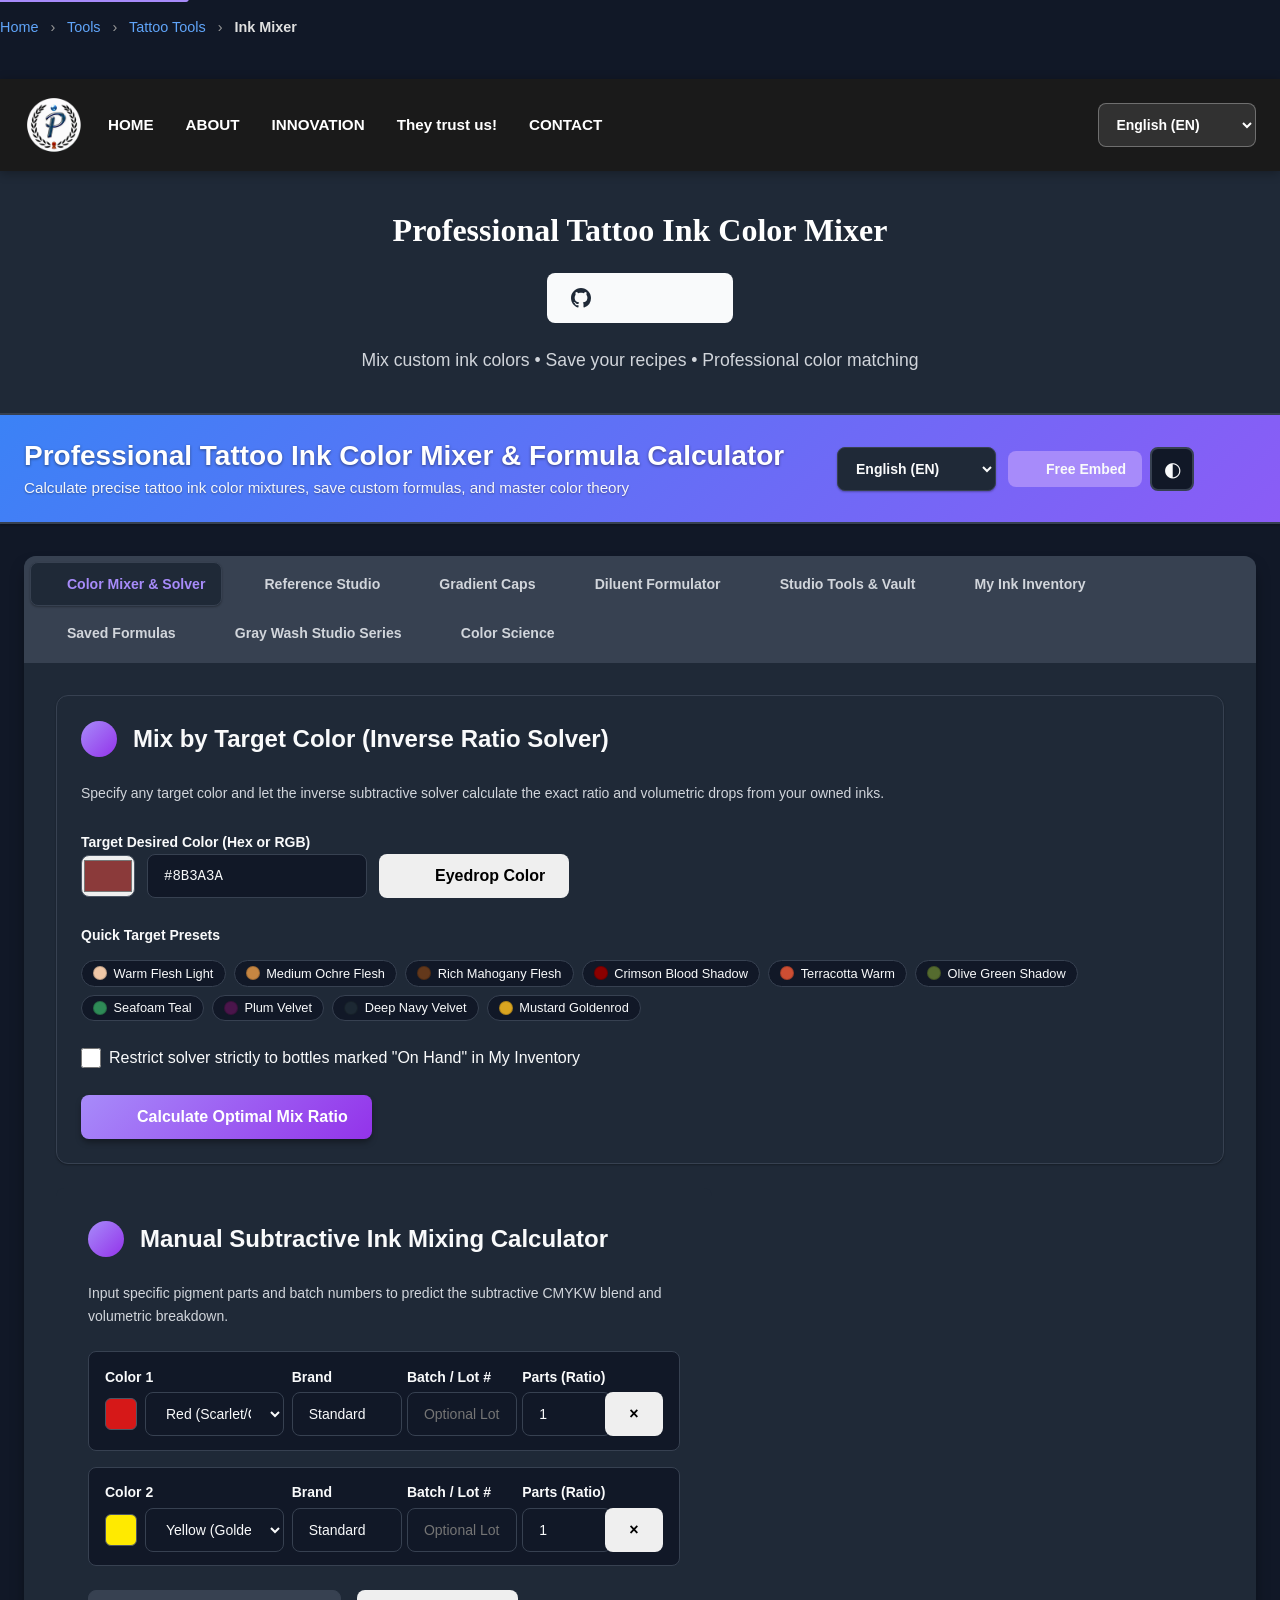
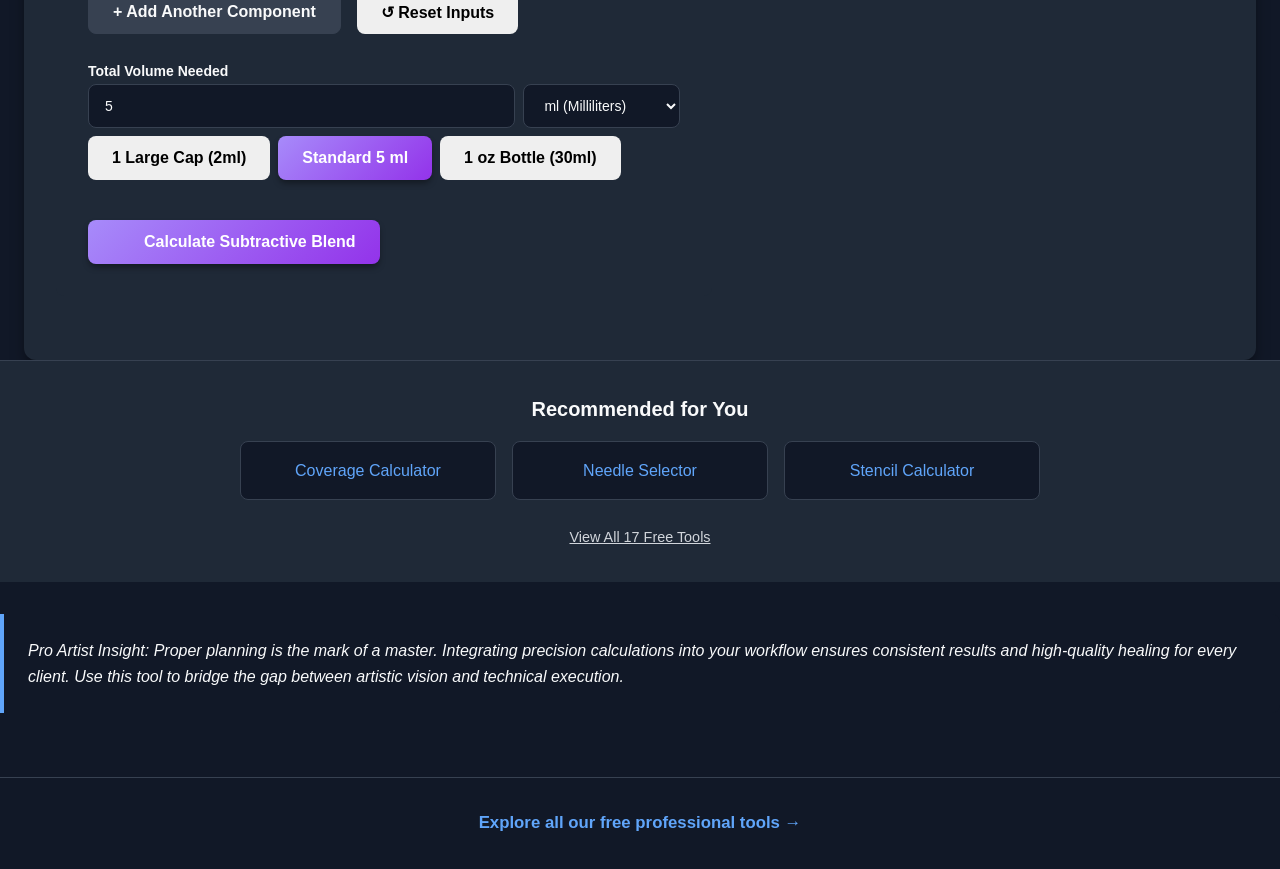
==== commit 21215471: "sync index.html from the live site The website copy of this tool moved on and the repo did not, so a" ====
--- a/index.html
+++ b/index.html
@@ -1611,5 +1611,6 @@
     }
 </script>
 
+<script src="../shared/tool-name.js" data-th="เครื่องผสมหมึก" data-en="Pigment Ink Mixer" defer></script>
 </body>
 </html>
